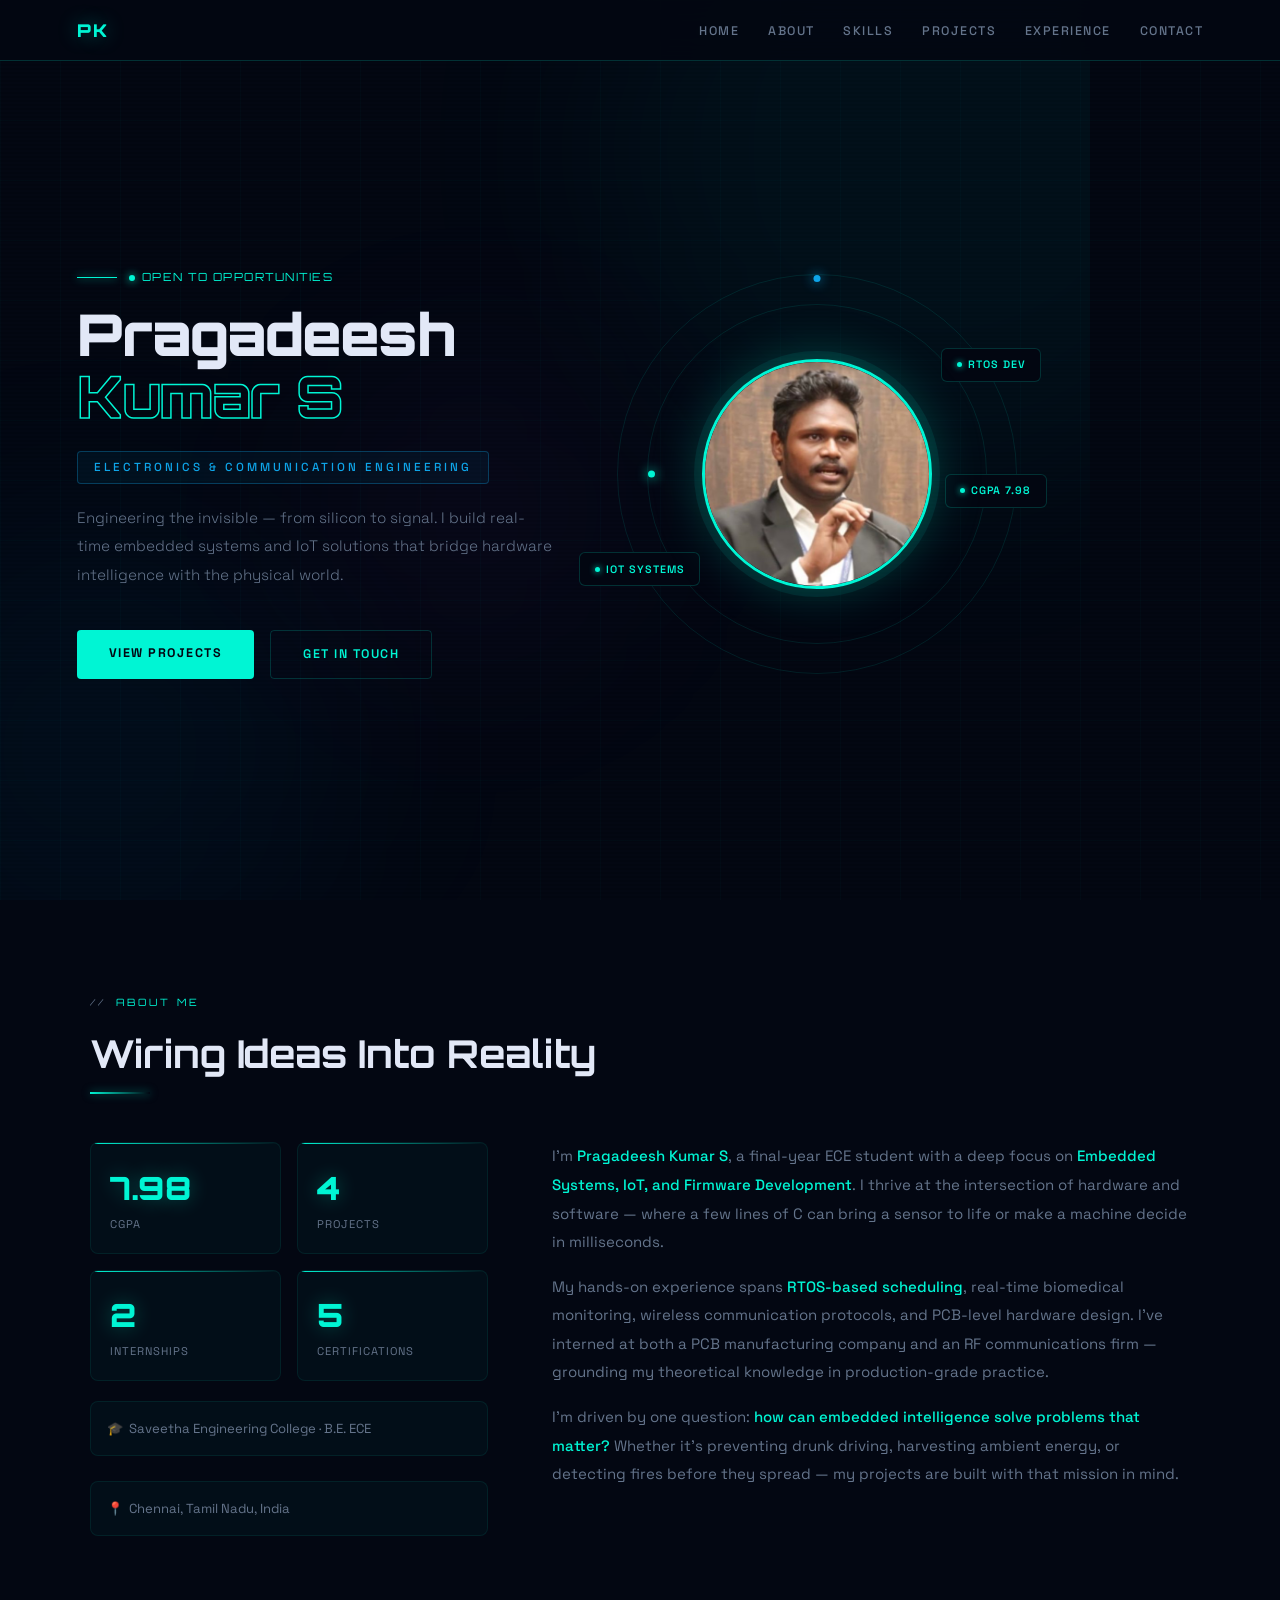
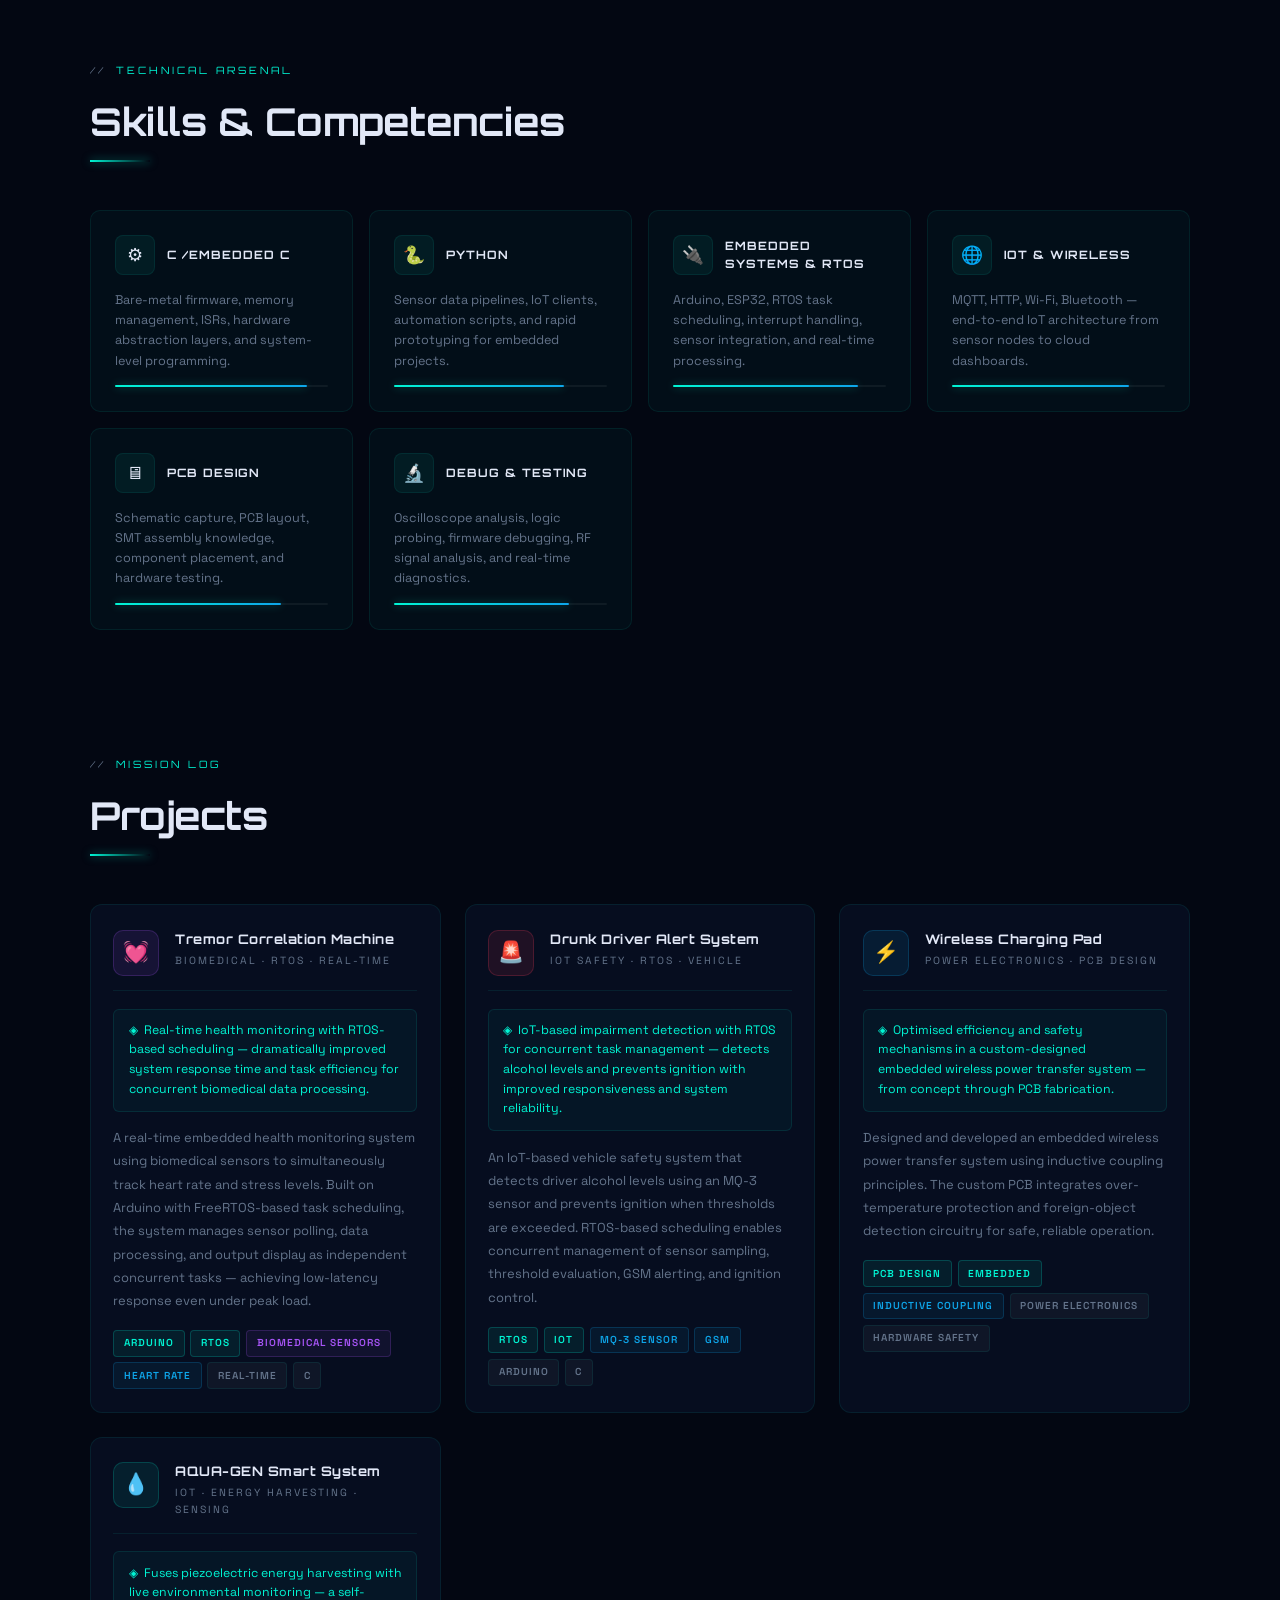
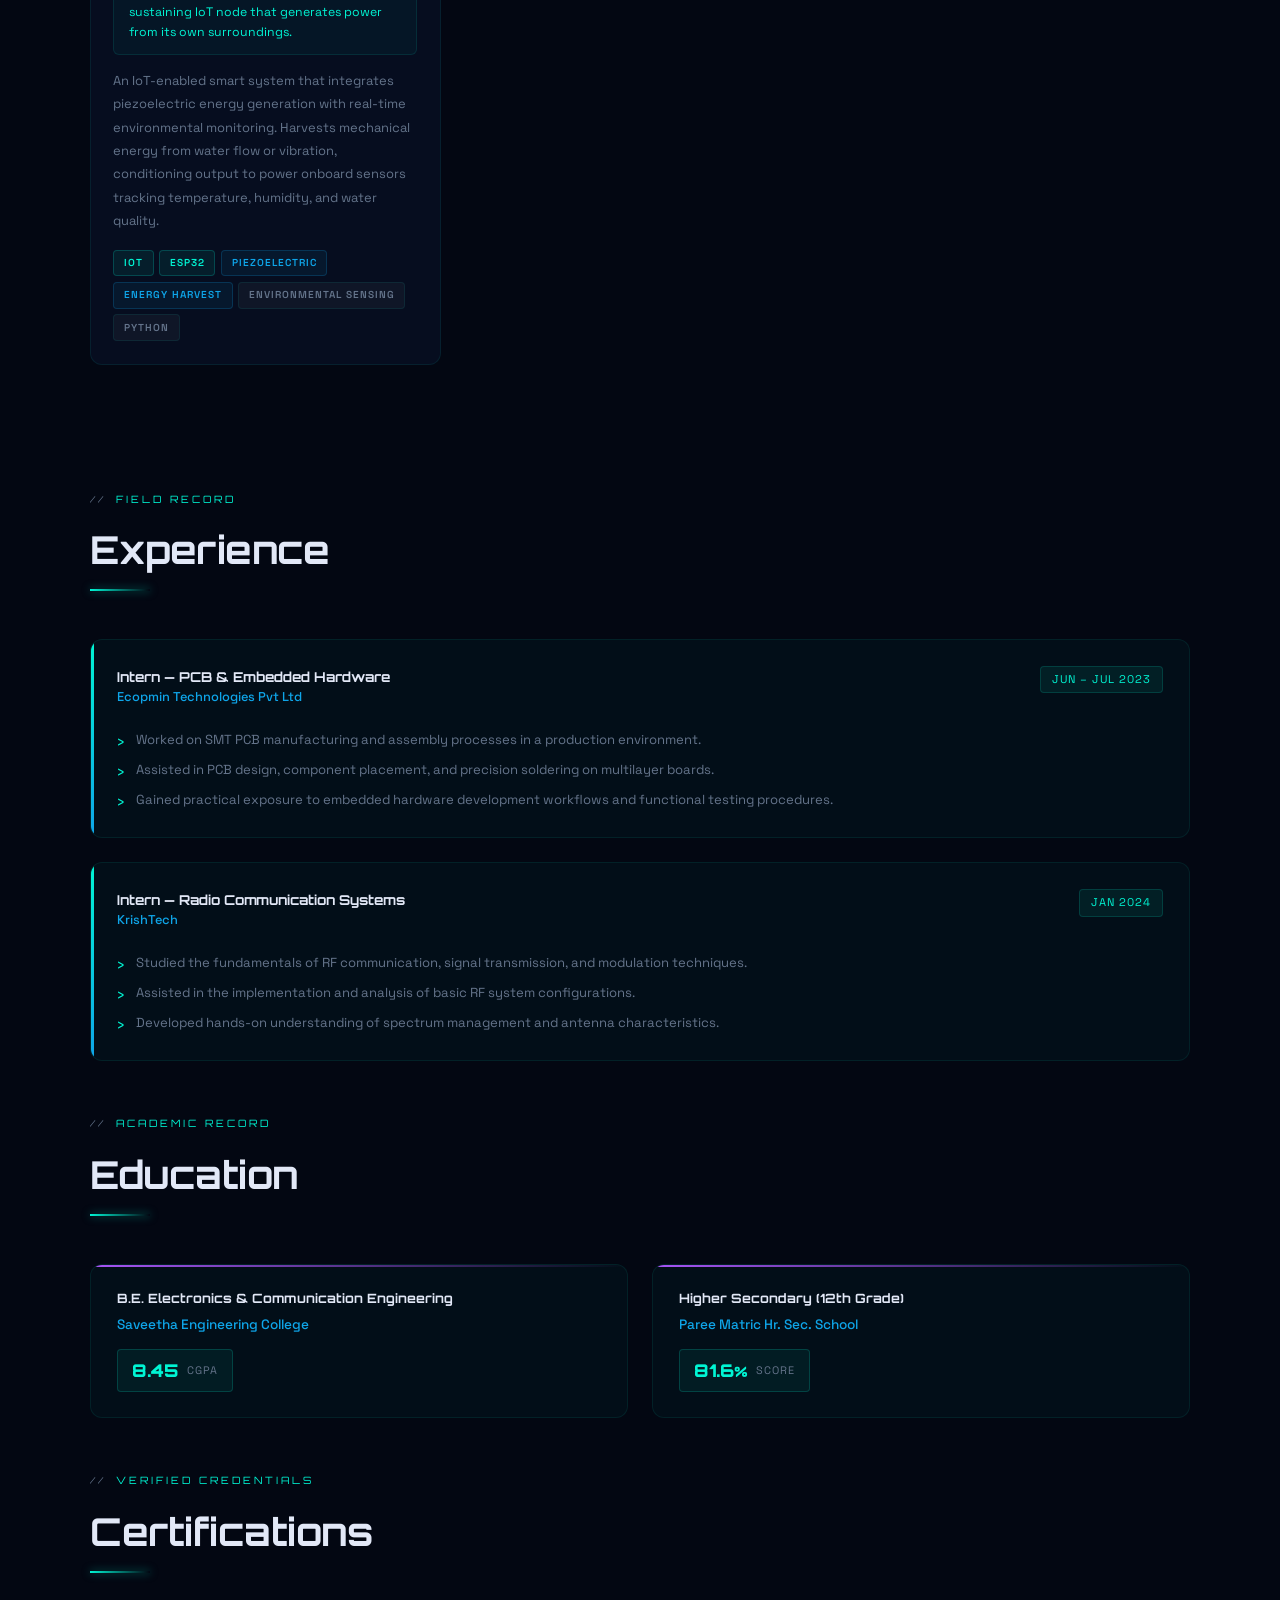
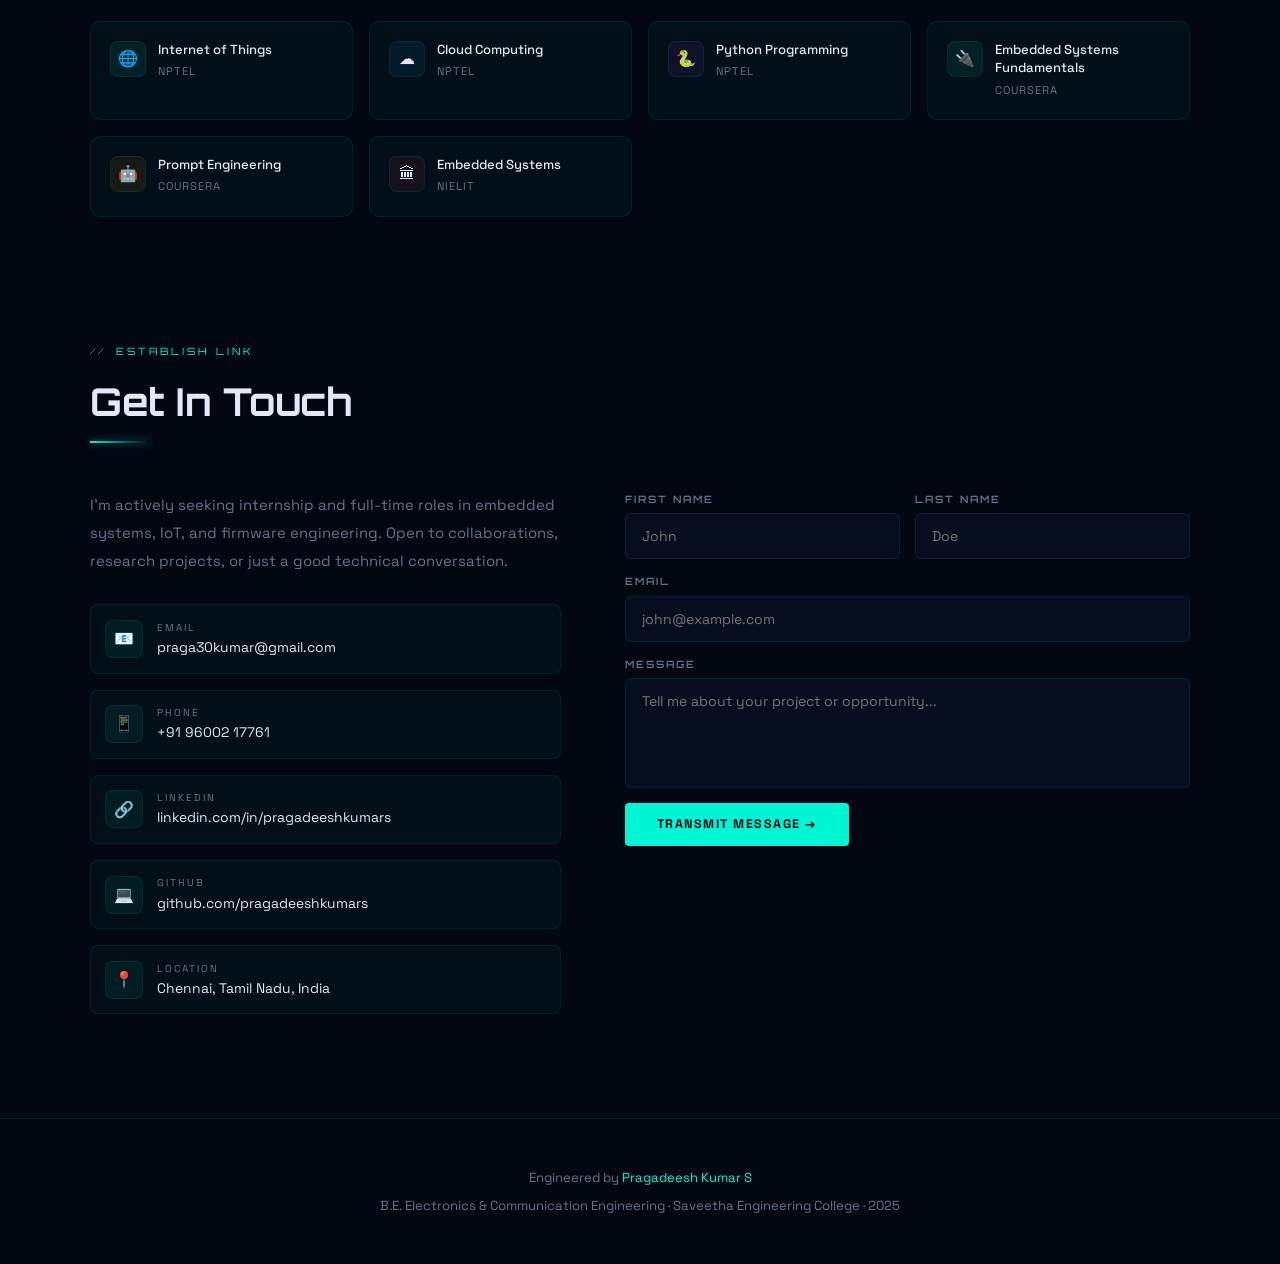
==== index.html @ 16cdae1e "Update print statement from 'Hello' to 'Goodbye'" ====
<!DOCTYPE html>
<html lang="en">
<head>
<meta charset="UTF-8">
<meta name="viewport" content="width=device-width, initial-scale=1.0">
<title>Pragadeesh Kumar S | ECE Engineer</title>
<link href="https://fonts.googleapis.com/css2?family=Orbitron:wght@400;600;700;900&family=Space+Grotesk:wght@300;400;500;600&display=swap" rel="stylesheet">
<style>
*,*::before,*::after{margin:0;padding:0;box-sizing:border-box}
:root{
  --bg:#030712;--bg2:#060d1f;--bg3:#0a1428;
  --cyan:#00f5d4;--blue:#0ea5e9;--purple:#a855f7;--amber:#f59e0b;
  --text:#e2e8f7;--muted:#64748b;
  --border:rgba(0,245,212,0.08);--border2:rgba(0,245,212,0.18);
  --card:rgba(0,245,212,0.03);
}
html{scroll-behavior:smooth}
body{font-family:'Space Grotesk',sans-serif;background:var(--bg);color:var(--text);line-height:1.6;overflow-x:hidden}
body::before{content:'';position:fixed;inset:0;background-image:linear-gradient(rgba(0,245,212,0.025) 1px,transparent 1px),linear-gradient(90deg,rgba(0,245,212,0.025) 1px,transparent 1px);background-size:60px 60px;pointer-events:none;z-index:0}
body::after{content:'';position:fixed;inset:0;background:repeating-linear-gradient(0deg,transparent,transparent 2px,rgba(0,0,0,0.06) 2px,rgba(0,0,0,0.06) 4px);pointer-events:none;z-index:0}

nav{position:fixed;top:0;width:100%;z-index:200;background:rgba(3,7,18,0.92);backdrop-filter:blur(20px);border-bottom:1px solid var(--border2);display:flex;justify-content:space-between;align-items:center;padding:1rem 6%}
.logo{font-family:'Orbitron',sans-serif;font-weight:900;font-size:1.1rem;color:var(--cyan);letter-spacing:2px;text-shadow:0 0 20px rgba(0,245,212,0.4)}
.logo span{color:var(--text);opacity:0.35}
.nav-links{display:flex;gap:1.8rem;list-style:none}
.nav-links a{color:var(--muted);text-decoration:none;font-size:0.78rem;font-weight:500;letter-spacing:1.5px;text-transform:uppercase;transition:color 0.2s;position:relative}
.nav-links a::after{content:'';position:absolute;bottom:-4px;left:0;right:0;height:1px;background:var(--cyan);transform:scaleX(0);transition:transform 0.2s}
.nav-links a:hover{color:var(--cyan)}
.nav-links a:hover::after{transform:scaleX(1)}
.hamburger{display:none;flex-direction:column;gap:5px;cursor:pointer;z-index:300}
.hamburger span{width:24px;height:1.5px;background:var(--cyan);transition:all 0.3s}
.status-dot{display:inline-flex;align-items:center;gap:7px;font-size:0.7rem;letter-spacing:1.5px;text-transform:uppercase;color:var(--cyan)}
.status-dot::before{content:'';width:6px;height:6px;border-radius:50%;background:var(--cyan);box-shadow:0 0 8px var(--cyan);animation:pulse 2s infinite}
@keyframes pulse{0%,100%{opacity:1}50%{opacity:0.3}}

#home{min-height:100vh;display:flex;align-items:center;padding:7rem 6% 4rem;position:relative;overflow:hidden}
.gblob{position:absolute;border-radius:50%;filter:blur(100px);pointer-events:none}
.gb1{width:700px;height:700px;background:rgba(0,245,212,0.04);top:-200px;right:-200px}
.gb2{width:500px;height:500px;background:rgba(14,165,233,0.04);bottom:-100px;left:-150px}
.gb3{width:300px;height:300px;background:rgba(168,85,247,0.04);top:40%;left:30%}
.hero-inner{max-width:1100px;margin:0 auto;width:100%;display:grid;grid-template-columns:1.1fr 0.9fr;gap:4rem;align-items:center;position:relative;z-index:1}
.hero-eyebrow{font-family:'Orbitron',sans-serif;font-size:0.68rem;letter-spacing:4px;text-transform:uppercase;color:var(--cyan);margin-bottom:1rem;display:flex;align-items:center;gap:12px}
.hero-eyebrow::before{content:'';width:40px;height:1px;background:var(--cyan);box-shadow:0 0 8px var(--cyan)}
.hero-name{font-family:'Orbitron',sans-serif;font-size:clamp(2rem,4.8vw,3.6rem);font-weight:900;line-height:1.08;letter-spacing:-1px;margin-bottom:0.5rem}
.hero-name .line1{color:var(--text)}
.hero-name .line2{color:transparent;-webkit-text-stroke:1.5px var(--cyan)}
.hero-role{display:inline-block;margin:1rem 0 1.2rem;padding:0.4rem 1rem;border:1px solid rgba(14,165,233,0.3);background:rgba(14,165,233,0.06);border-radius:4px;font-size:0.73rem;font-weight:500;letter-spacing:3px;text-transform:uppercase;color:var(--blue)}
.hero-sub{font-size:0.95rem;color:var(--muted);font-weight:300;max-width:480px;margin-bottom:2.5rem;line-height:1.9}
.hero-btns{display:flex;gap:1rem;flex-wrap:wrap}
.btn-primary{background:var(--cyan);color:#030712;font-weight:700;font-size:0.78rem;letter-spacing:1.5px;text-transform:uppercase;padding:0.85rem 2rem;border-radius:4px;text-decoration:none;transition:all 0.2s;border:none;cursor:pointer;font-family:'Space Grotesk',sans-serif}
.btn-primary:hover{box-shadow:0 0 30px rgba(0,245,212,0.4);transform:translateY(-2px)}
.btn-outline{background:transparent;color:var(--cyan);font-weight:600;font-size:0.78rem;letter-spacing:1.5px;text-transform:uppercase;padding:0.85rem 2rem;border-radius:4px;text-decoration:none;transition:all 0.2s;border:1px solid var(--border2);font-family:'Space Grotesk',sans-serif}
.btn-outline:hover{background:rgba(0,245,212,0.06);box-shadow:0 0 20px rgba(0,245,212,0.1)}

.hero-visual{display:flex;justify-content:center;align-items:center;position:relative}
.hex-wrap{width:280px;height:280px;position:relative;display:flex;align-items:center;justify-content:center}
.photo-circle{width:230px;height:230px;border-radius:50%;overflow:hidden;border:3px solid var(--cyan);box-shadow:0 0 0 8px rgba(0,245,212,0.08),0 0 50px rgba(0,245,212,0.25);position:relative;z-index:2;flex-shrink:0}
.photo-circle img{width:100%;height:100%;object-fit:cover;object-position:center top}
.orbit{position:absolute;border-radius:50%;border:1px solid rgba(0,245,212,0.1)}
.orbit-1{width:340px;height:340px;animation:spin 25s linear infinite}
.orbit-2{width:400px;height:400px;animation:spin 35s linear infinite reverse}
.orbit-1::before,.orbit-2::before{content:'';position:absolute;width:7px;height:7px;border-radius:50%;top:50%;left:0;transform:translateY(-50%)}
.orbit-1::before{background:var(--cyan);box-shadow:0 0 12px var(--cyan)}
.orbit-2::before{background:var(--blue);box-shadow:0 0 12px var(--blue);top:0;left:50%;transform:translateX(-50%)}
@keyframes spin{to{transform:rotate(360deg)}}
.f-chip{position:absolute;background:rgba(3,7,18,0.97);border:1px solid var(--border2);border-radius:6px;padding:0.45rem 0.9rem;font-size:0.67rem;font-weight:600;letter-spacing:1px;text-transform:uppercase;color:var(--cyan);display:flex;align-items:center;gap:6px;white-space:nowrap}
.f-chip .fd{width:5px;height:5px;border-radius:50%;background:var(--cyan);box-shadow:0 0 6px var(--cyan)}
.fc1{top:5%;right:-30%;animation:flt1 4s ease-in-out infinite}
.fc2{bottom:10%;left:-35%;animation:flt2 5s ease-in-out infinite}
.fc3{top:50%;right:-32%;animation:flt1 4.5s ease-in-out infinite 1.2s}
@keyframes flt1{0%,100%{transform:translateY(0)}50%{transform:translateY(-12px)}}
@keyframes flt2{0%,100%{transform:translateY(0)}50%{transform:translateY(10px)}}

.sec-outer{padding:5.5rem 6%;width:100%;position:relative;z-index:1}
.sec-inner{max-width:1100px;margin:0 auto}
.sec-badge{display:inline-flex;align-items:center;gap:8px;font-family:'Orbitron',sans-serif;font-size:0.63rem;letter-spacing:3px;text-transform:uppercase;color:var(--cyan);margin-bottom:0.8rem}
.sec-badge::before{content:'//';color:var(--muted);margin-right:2px}
.sec-title{font-family:'Orbitron',sans-serif;font-size:clamp(1.6rem,3.5vw,2.4rem);font-weight:700;letter-spacing:-0.5px;margin-bottom:0.5rem}
.sec-line{width:60px;height:2px;background:linear-gradient(90deg,var(--cyan),transparent);margin-bottom:3rem;box-shadow:0 0 8px rgba(0,245,212,0.5)}

.about-grid{display:grid;grid-template-columns:1fr 1.6fr;gap:4rem;align-items:start}
.about-stats{display:grid;grid-template-columns:1fr 1fr;gap:1rem;margin-bottom:1.2rem}
.stat-box{background:var(--card);border:1px solid var(--border);border-radius:8px;padding:1.2rem;position:relative;overflow:hidden}
.stat-box::before{content:'';position:absolute;top:0;left:0;right:0;height:1px;background:linear-gradient(90deg,var(--cyan),transparent)}
.stat-num{font-family:'Orbitron',sans-serif;font-size:2rem;font-weight:900;color:var(--cyan);text-shadow:0 0 20px rgba(0,245,212,0.3)}
.stat-label{font-size:0.7rem;color:var(--muted);letter-spacing:1px;text-transform:uppercase;margin-top:2px}
.about-badge{background:var(--card);border:1px solid var(--border);border-radius:8px;padding:1rem;font-size:0.82rem;color:var(--muted);display:flex;align-items:center;gap:10px}
.about-text{color:var(--muted);line-height:1.9;font-size:0.94rem}
.about-text p+p{margin-top:1rem}
.about-text strong{color:var(--cyan);font-weight:500}

.skills-grid{display:grid;grid-template-columns:repeat(auto-fill,minmax(220px,1fr));gap:1rem}
.skill-card{background:var(--card);border:1px solid var(--border);border-radius:10px;padding:1.5rem;transition:border-color 0.25s,transform 0.25s,box-shadow 0.25s}
.skill-card:hover{border-color:var(--border2);transform:translateY(-4px);box-shadow:0 8px 32px rgba(0,245,212,0.07)}
.skill-top{display:flex;align-items:center;gap:12px;margin-bottom:0.9rem}
.skill-ico{width:40px;height:40px;border-radius:8px;background:rgba(0,245,212,0.06);border:1px solid var(--border);display:flex;align-items:center;justify-content:center;font-size:1.1rem;flex-shrink:0}
.skill-name{font-family:'Orbitron',sans-serif;font-size:0.72rem;font-weight:700;letter-spacing:1px;text-transform:uppercase}
.skill-desc{font-size:0.79rem;color:var(--muted);line-height:1.6;margin-bottom:0.9rem}
.skill-bar-bg{height:2px;background:rgba(255,255,255,0.05);border-radius:2px}
.skill-bar-fill{height:100%;border-radius:2px;background:linear-gradient(90deg,var(--cyan),var(--blue));box-shadow:0 0 8px rgba(0,245,212,0.4)}

.projects-grid{display:grid;grid-template-columns:repeat(auto-fill,minmax(300px,1fr));gap:1.5rem}
.proj-card{background:var(--bg2);border:1px solid var(--border);border-radius:12px;overflow:hidden;transition:border-color 0.25s,transform 0.25s,box-shadow 0.25s}
.proj-card:hover{border-color:rgba(0,245,212,0.22);transform:translateY(-5px);box-shadow:0 16px 48px rgba(0,245,212,0.07)}
.proj-accent-line{height:2px;width:0;transition:width 0.45s}
.proj-card:hover .proj-accent-line{width:100%}
.proj-header{padding:1.4rem 1.4rem 0.9rem;display:flex;align-items:flex-start;gap:1rem}
.proj-icon-wrap{width:46px;height:46px;border-radius:10px;display:flex;align-items:center;justify-content:center;font-size:1.3rem;flex-shrink:0}
.proj-title{font-family:'Orbitron',sans-serif;font-size:0.82rem;font-weight:700;letter-spacing:0.5px;line-height:1.4;margin-bottom:0.3rem}
.proj-cat{font-size:0.65rem;color:var(--muted);letter-spacing:2px;text-transform:uppercase}
.proj-divider{height:1px;background:var(--border);margin:0 1.4rem}
.proj-body{padding:1.1rem 1.4rem 1.4rem}
.proj-impact{background:rgba(0,245,212,0.04);border:1px solid rgba(0,245,212,0.1);border-radius:6px;padding:0.7rem 0.9rem;margin-bottom:0.9rem;font-size:0.77rem;color:var(--cyan);line-height:1.6}
.proj-desc{font-size:0.81rem;color:var(--muted);line-height:1.8;margin-bottom:1.1rem}
.tags{display:flex;flex-wrap:wrap;gap:0.35rem}
.tag{font-size:0.63rem;font-weight:600;letter-spacing:1px;text-transform:uppercase;padding:0.27rem 0.6rem;border-radius:4px;background:rgba(255,255,255,0.04);border:1px solid var(--border);color:var(--muted)}
.tag.c{background:rgba(0,245,212,0.07);border-color:rgba(0,245,212,0.2);color:var(--cyan)}
.tag.b{background:rgba(14,165,233,0.07);border-color:rgba(14,165,233,0.2);color:var(--blue)}
.tag.p{background:rgba(168,85,247,0.07);border-color:rgba(168,85,247,0.2);color:var(--purple)}

.exp-list{display:flex;flex-direction:column;gap:1.5rem}
.exp-card{background:var(--card);border:1px solid var(--border);border-radius:12px;padding:1.6rem;position:relative;overflow:hidden;transition:border-color 0.2s}
.exp-card::before{content:'';position:absolute;top:0;left:0;width:3px;height:100%;background:linear-gradient(180deg,var(--cyan),var(--blue))}
.exp-card:hover{border-color:var(--border2)}
.exp-header{display:flex;justify-content:space-between;align-items:flex-start;gap:1rem;margin-bottom:0.4rem;flex-wrap:wrap}
.exp-role{font-family:'Orbitron',sans-serif;font-size:0.85rem;font-weight:700;color:var(--text)}
.exp-period{font-size:0.7rem;color:var(--cyan);letter-spacing:1px;text-transform:uppercase;padding:0.25rem 0.7rem;background:rgba(0,245,212,0.07);border:1px solid rgba(0,245,212,0.15);border-radius:4px;white-space:nowrap}
.exp-company{font-size:0.8rem;color:var(--blue);font-weight:500;margin-bottom:0.9rem}
.exp-bullets{list-style:none;display:flex;flex-direction:column;gap:0.5rem}
.exp-bullets li{font-size:0.82rem;color:var(--muted);padding-left:1.2rem;position:relative;line-height:1.7}
.exp-bullets li::before{content:'›';position:absolute;left:0;color:var(--cyan);font-size:1rem;line-height:1.5}

.edu-grid{display:grid;grid-template-columns:1fr 1fr;gap:1.5rem}
.edu-card{background:var(--card);border:1px solid var(--border);border-radius:12px;padding:1.6rem;position:relative;overflow:hidden;transition:border-color 0.2s}
.edu-card::after{content:'';position:absolute;top:0;left:0;right:0;height:2px;background:linear-gradient(90deg,var(--purple),transparent)}
.edu-card:hover{border-color:var(--border2)}
.edu-degree{font-family:'Orbitron',sans-serif;font-size:0.8rem;font-weight:700;margin-bottom:0.4rem;line-height:1.4}
.edu-school{font-size:0.85rem;color:var(--blue);font-weight:500;margin-bottom:0.8rem}
.edu-score{display:inline-flex;align-items:center;gap:8px;padding:0.4rem 0.9rem;background:rgba(0,245,212,0.06);border:1px solid var(--border2);border-radius:4px}
.edu-score-num{font-family:'Orbitron',sans-serif;font-size:1.1rem;font-weight:900;color:var(--cyan)}
.edu-score-label{font-size:0.68rem;color:var(--muted);text-transform:uppercase;letter-spacing:1px}

.cert-grid{display:grid;grid-template-columns:repeat(auto-fill,minmax(220px,1fr));gap:1rem;margin-top:0}
.cert-card{background:var(--card);border:1px solid var(--border);border-radius:10px;padding:1.2rem;display:flex;gap:12px;align-items:flex-start;transition:border-color 0.2s}
.cert-card:hover{border-color:var(--border2)}
.cert-icon{width:36px;height:36px;border-radius:8px;flex-shrink:0;display:flex;align-items:center;justify-content:center;font-size:1rem}
.cert-name{font-size:0.82rem;font-weight:500;color:var(--text);margin-bottom:0.25rem;line-height:1.4}
.cert-org{font-size:0.7rem;color:var(--muted);text-transform:uppercase;letter-spacing:1px}

.contact-wrap{display:grid;grid-template-columns:1fr 1.2fr;gap:4rem}
.contact-desc{color:var(--muted);font-size:0.93rem;line-height:1.9;margin-bottom:1.8rem}
.c-item{display:flex;align-items:center;gap:14px;margin-bottom:1rem;padding:0.9rem;background:var(--card);border:1px solid var(--border);border-radius:8px;transition:border-color 0.2s;text-decoration:none}
.c-item:hover{border-color:var(--border2)}
.c-icon{width:38px;height:38px;border-radius:8px;flex-shrink:0;background:rgba(0,245,212,0.06);border:1px solid var(--border);display:flex;align-items:center;justify-content:center;font-size:1rem}
.c-label{font-size:0.63rem;color:var(--muted);text-transform:uppercase;letter-spacing:2px}
.c-val{font-size:0.87rem;color:var(--text)}
.contact-form{display:flex;flex-direction:column;gap:0.9rem}
.form-row{display:grid;grid-template-columns:1fr 1fr;gap:0.9rem}
.fgroup{display:flex;flex-direction:column;gap:0.4rem}
.fgroup label{font-size:0.63rem;letter-spacing:2px;text-transform:uppercase;color:var(--muted);font-weight:600;font-family:'Orbitron',sans-serif}
.fgroup input,.fgroup textarea{background:var(--bg2);border:1px solid var(--border);border-radius:6px;padding:0.8rem 1rem;color:var(--text);font-family:'Space Grotesk',sans-serif;font-size:0.88rem;outline:none;transition:border-color 0.2s,box-shadow 0.2s;resize:none}
.fgroup input:focus,.fgroup textarea:focus{border-color:rgba(0,245,212,0.35);box-shadow:0 0 0 3px rgba(0,245,212,0.05)}
.fgroup textarea{min-height:110px}

footer{text-align:center;padding:3rem 6%;border-top:1px solid var(--border);position:relative;z-index:1}
footer p{font-size:0.82rem;color:var(--muted)}
footer span{color:var(--cyan)}

.fade-in{opacity:0;transform:translateY(20px);transition:opacity 0.65s ease,transform 0.65s ease}
.fade-in.visible{opacity:1;transform:none}

@media(max-width:900px){
  .hero-inner{grid-template-columns:1fr;text-align:center}
  .hero-eyebrow{justify-content:center}
  .hero-sub{margin:0 auto 2.5rem}
  .hero-btns{justify-content:center}
  .hero-visual{margin-top:2rem}
  .about-grid{grid-template-columns:1fr}
  .edu-grid{grid-template-columns:1fr}
  .contact-wrap{grid-template-columns:1fr}
  .form-row{grid-template-columns:1fr}
}
@media(max-width:640px){
  nav{padding:1rem 5%}
  .nav-links{display:none;flex-direction:column;position:absolute;top:100%;left:0;right:0;background:rgba(3,7,18,0.98);padding:1.5rem 6%;gap:1.5rem;border-bottom:1px solid var(--border2)}
  .nav-links.open{display:flex}
  .hamburger{display:flex}
  .sec-outer{padding:4rem 5%}
  .photo-circle{width:180px;height:180px}
}
</style>
</head>
<body>

<nav>
  <div class="logo">PK<span></span></div>
  <ul class="nav-links" id="navLinks">
    <li><a href="#home">Home</a></li>
    <li><a href="#about">About</a></li>
    <li><a href="#skills">Skills</a></li>
    <li><a href="#projects">Projects</a></li>
    <li><a href="#experience">Experience</a></li>
    <li><a href="#contact">Contact</a></li>
  </ul>
  <div class="hamburger" id="hamburger"><span></span><span></span><span></span></div>
</nav>

<section id="home" style="padding:0;max-width:100%">
  <div style="min-height:100vh;display:flex;align-items:center;padding:7rem 6% 4rem;position:relative;overflow:hidden">
    <div class="gblob gb1"></div><div class="gblob gb2"></div><div class="gblob gb3"></div>
    <div class="hero-inner">
      <div>
        <div class="hero-eyebrow"><span class="status-dot">Open to opportunities</span></div>
        <h1 class="hero-name">
          <span class="line1">Pragadeesh</span><br>
          <span class="line2">Kumar S</span>
        </h1>
        <div class="hero-role">Electronics &amp; Communication Engineering</div>
        <p class="hero-sub">Engineering the invisible — from silicon to signal. I build real-time embedded systems and IoT solutions that bridge hardware intelligence with the physical world.</p>
        <div class="hero-btns">
          <a href="#projects" class="btn-primary">View Projects</a>
          <a href="#contact" class="btn-outline">Get In Touch</a>
        </div>
      </div>
      <div class="hero-visual">
        <div class="hex-wrap">
          <div class="orbit orbit-1"></div>
          <div class="orbit orbit-2"></div>
          <div class="photo-circle">
            <img src="image.jpeg" alt="Pragadeesh Kumar S">
        </div>
          <div class="f-chip fc1"><span class="fd"></span>RTOS Dev</div>
          <div class="f-chip fc2"><span class="fd"></span>IoT Systems</div>
          <div class="f-chip fc3"><span class="fd"></span>CGPA 7.98</div>
        </div>
      </div>
    </div>
  </div>
</section>

<div class="sec-outer">
  <div class="sec-inner" id="about">
    <div class="sec-badge">About Me</div>
    <h2 class="sec-title">Wiring Ideas Into Reality</h2>
    <div class="sec-line"></div>
    <div class="about-grid fade-in">
      <div>
        <div class="about-stats">
          <div class="stat-box"><div class="stat-num">7.98</div><div class="stat-label">CGPA</div></div>
          <div class="stat-box"><div class="stat-num">4</div><div class="stat-label">Projects</div></div>
          <div class="stat-box"><div class="stat-num">2</div><div class="stat-label">Internships</div></div>
          <div class="stat-box"><div class="stat-num">5</div><div class="stat-label">Certifications</div></div>
        </div>
        <div class="about-badge">🎓&nbsp;&nbsp;Saveetha Engineering College · B.E. ECE</div>
        <br>
        <div class="about-badge">📍&nbsp;&nbsp;Chennai, Tamil Nadu, India</div>
      </div>
      <div class="about-text">
        <p>I'm <strong>Pragadeesh Kumar S</strong>, a final-year ECE student with a deep focus on <strong>Embedded Systems, IoT, and Firmware Development</strong>. I thrive at the intersection of hardware and software — where a few lines of C can bring a sensor to life or make a machine decide in milliseconds.</p>
        <p>My hands-on experience spans <strong>RTOS-based scheduling</strong>, real-time biomedical monitoring, wireless communication protocols, and PCB-level hardware design. I've interned at both a PCB manufacturing company and an RF communications firm — grounding my theoretical knowledge in production-grade practice.</p>
        <p>I'm driven by one question: <strong>how can embedded intelligence solve problems that matter?</strong> Whether it's preventing drunk driving, harvesting ambient energy, or detecting fires before they spread — my projects are built with that mission in mind.</p>
      </div>
    </div>
  </div>
</div>

<div class="sec-outer" style="padding-top:2rem">
  <div class="sec-inner" id="skills">
    <div class="sec-badge">Technical Arsenal</div>
    <h2 class="sec-title">Skills &amp; Competencies</h2>
    <div class="sec-line"></div>
    <div class="skills-grid">
      <div class="skill-card fade-in">
        <div class="skill-top"><div class="skill-ico">⚙</div><div class="skill-name">C /Embedded C</div></div>
        <div class="skill-desc">Bare-metal firmware, memory management, ISRs, hardware abstraction layers, and system-level programming.</div>
        <div class="skill-bar-bg"><div class="skill-bar-fill" style="width:90%"></div></div>
      </div>
      <div class="skill-card fade-in">
        <div class="skill-top"><div class="skill-ico">🐍</div><div class="skill-name">Python</div></div>
        <div class="skill-desc">Sensor data pipelines, IoT clients, automation scripts, and rapid prototyping for embedded projects.</div>
        <div class="skill-bar-bg"><div class="skill-bar-fill" style="width:80%"></div></div>
      </div>
      <div class="skill-card fade-in">
        <div class="skill-top"><div class="skill-ico">🔌</div><div class="skill-name">Embedded Systems &amp; RTOS</div></div>
        <div class="skill-desc">Arduino, ESP32, RTOS task scheduling, interrupt handling, sensor integration, and real-time processing.</div>
        <div class="skill-bar-bg"><div class="skill-bar-fill" style="width:87%"></div></div>
      </div>
      <div class="skill-card fade-in">
        <div class="skill-top"><div class="skill-ico">🌐</div><div class="skill-name">IoT &amp; Wireless</div></div>
        <div class="skill-desc">MQTT, HTTP, Wi-Fi, Bluetooth — end-to-end IoT architecture from sensor nodes to cloud dashboards.</div>
        <div class="skill-bar-bg"><div class="skill-bar-fill" style="width:83%"></div></div>
      </div>
      <div class="skill-card fade-in">
        <div class="skill-top"><div class="skill-ico">🖥</div><div class="skill-name">PCB Design</div></div>
        <div class="skill-desc">Schematic capture, PCB layout, SMT assembly knowledge, component placement, and hardware testing.</div>
        <div class="skill-bar-bg"><div class="skill-bar-fill" style="width:78%"></div></div>
      </div>
      <div class="skill-card fade-in">
        <div class="skill-top"><div class="skill-ico">🔬</div><div class="skill-name">Debug &amp; Testing</div></div>
        <div class="skill-desc">Oscilloscope analysis, logic probing, firmware debugging, RF signal analysis, and real-time diagnostics.</div>
        <div class="skill-bar-bg"><div class="skill-bar-fill" style="width:82%"></div></div>
      </div>
    </div>
  </div>
</div>

<div class="sec-outer" style="padding-top:2rem">
  <div class="sec-inner" id="projects">
    <div class="sec-badge">Mission Log</div>
    <h2 class="sec-title">Projects</h2>
    <div class="sec-line"></div>
    <div class="projects-grid">
      <div class="proj-card fade-in">
        <div class="proj-accent-line" style="background:linear-gradient(90deg,#a855f7,transparent)"></div>
        <div class="proj-header">
          <div class="proj-icon-wrap" style="background:rgba(168,85,247,0.1);border:1px solid rgba(168,85,247,0.2)">💓</div>
          <div><div class="proj-title">Tremor Correlation Machine</div><div class="proj-cat">Biomedical · RTOS · Real-Time</div></div>
        </div>
        <div class="proj-divider"></div>
        <div class="proj-body">
          <div class="proj-impact">◈&nbsp; Real-time health monitoring with RTOS-based scheduling — dramatically improved system response time and task efficiency for concurrent biomedical data processing.</div>
          <p class="proj-desc">A real-time embedded health monitoring system using biomedical sensors to simultaneously track heart rate and stress levels. Built on Arduino with FreeRTOS-based task scheduling, the system manages sensor polling, data processing, and output display as independent concurrent tasks — achieving low-latency response even under peak load.</p>
          <div class="tags"><span class="tag c">Arduino</span><span class="tag c">RTOS</span><span class="tag p">Biomedical Sensors</span><span class="tag b">Heart Rate</span><span class="tag">Real-Time</span><span class="tag">C</span></div>
        </div>
      </div>
      <div class="proj-card fade-in">
        <div class="proj-accent-line" style="background:linear-gradient(90deg,#ff3d5a,transparent)"></div>
        <div class="proj-header">
          <div class="proj-icon-wrap" style="background:rgba(255,61,90,0.1);border:1px solid rgba(255,61,90,0.2)">🚨</div>
          <div><div class="proj-title">Drunk Driver Alert System</div><div class="proj-cat">IoT Safety · RTOS · Vehicle</div></div>
        </div>
        <div class="proj-divider"></div>
        <div class="proj-body">
          <div class="proj-impact">◈&nbsp; IoT-based impairment detection with RTOS for concurrent task management — detects alcohol levels and prevents ignition with improved responsiveness and system reliability.</div>
          <p class="proj-desc">An IoT-based vehicle safety system that detects driver alcohol levels using an MQ-3 sensor and prevents ignition when thresholds are exceeded. RTOS-based scheduling enables concurrent management of sensor sampling, threshold evaluation, GSM alerting, and ignition control.</p>
          <div class="tags"><span class="tag c">RTOS</span><span class="tag c">IoT</span><span class="tag b">MQ-3 Sensor</span><span class="tag b">GSM</span><span class="tag">Arduino</span><span class="tag">C</span></div>
        </div>
      </div>
      <div class="proj-card fade-in">
        <div class="proj-accent-line" style="background:linear-gradient(90deg,#0ea5e9,transparent)"></div>
        <div class="proj-header">
          <div class="proj-icon-wrap" style="background:rgba(14,165,233,0.1);border:1px solid rgba(14,165,233,0.2)">⚡</div>
          <div><div class="proj-title">Wireless Charging Pad</div><div class="proj-cat">Power Electronics · PCB Design</div></div>
        </div>
        <div class="proj-divider"></div>
        <div class="proj-body">
          <div class="proj-impact">◈&nbsp; Optimised efficiency and safety mechanisms in a custom-designed embedded wireless power transfer system — from concept through PCB fabrication.</div>
          <p class="proj-desc">Designed and developed an embedded wireless power transfer system using inductive coupling principles. The custom PCB integrates over-temperature protection and foreign-object detection circuitry for safe, reliable operation.</p>
          <div class="tags"><span class="tag c">PCB Design</span><span class="tag c">Embedded</span><span class="tag b">Inductive Coupling</span><span class="tag">Power Electronics</span><span class="tag">Hardware Safety</span></div>
        </div>
      </div>
      <div class="proj-card fade-in">
        <div class="proj-accent-line" style="background:linear-gradient(90deg,#00f5d4,transparent)"></div>
        <div class="proj-header">
          <div class="proj-icon-wrap" style="background:rgba(0,245,212,0.08);border:1px solid rgba(0,245,212,0.18)">💧</div>
          <div><div class="proj-title">AQUA-GEN Smart System</div><div class="proj-cat">IoT · Energy Harvesting · Sensing</div></div>
        </div>
        <div class="proj-divider"></div>
        <div class="proj-body">
          <div class="proj-impact">◈&nbsp; Fuses piezoelectric energy harvesting with live environmental monitoring — a self-sustaining IoT node that generates power from its own surroundings.</div>
          <p class="proj-desc">An IoT-enabled smart system that integrates piezoelectric energy generation with real-time environmental monitoring. Harvests mechanical energy from water flow or vibration, conditioning output to power onboard sensors tracking temperature, humidity, and water quality.</p>
          <div class="tags"><span class="tag c">IoT</span><span class="tag c">ESP32</span><span class="tag b">Piezoelectric</span><span class="tag b">Energy Harvest</span><span class="tag">Environmental Sensing</span><span class="tag">Python</span></div>
        </div>
      </div>
    </div>
  </div>
</div>

<div class="sec-outer" style="padding-top:2rem">
  <div class="sec-inner" id="experience">
    <div class="sec-badge">Field Record</div>
    <h2 class="sec-title">Experience</h2>
    <div class="sec-line"></div>
    <div class="exp-list fade-in">
      <div class="exp-card">
        <div class="exp-header">
          <div><div class="exp-role">Intern — PCB &amp; Embedded Hardware</div><div class="exp-company">Ecopmin Technologies Pvt Ltd</div></div>
          <div class="exp-period">Jun – Jul 2023</div>
        </div>
        <ul class="exp-bullets">
          <li>Worked on SMT PCB manufacturing and assembly processes in a production environment.</li>
          <li>Assisted in PCB design, component placement, and precision soldering on multilayer boards.</li>
          <li>Gained practical exposure to embedded hardware development workflows and functional testing procedures.</li>
        </ul>
      </div>
      <div class="exp-card">
        <div class="exp-header">
          <div><div class="exp-role">Intern — Radio Communication Systems</div><div class="exp-company">KrishTech</div></div>
          <div class="exp-period">Jan 2024</div>
        </div>
        <ul class="exp-bullets">
          <li>Studied the fundamentals of RF communication, signal transmission, and modulation techniques.</li>
          <li>Assisted in the implementation and analysis of basic RF system configurations.</li>
          <li>Developed hands-on understanding of spectrum management and antenna characteristics.</li>
        </ul>
      </div>
    </div>
    <div style="margin-top:3rem">
      <div class="sec-badge">Academic Record</div>
      <h2 class="sec-title" style="margin-bottom:0.5rem">Education</h2>
      <div class="sec-line"></div>
      <div class="edu-grid fade-in">
        <div class="edu-card">
          <div class="edu-degree">B.E. Electronics &amp; Communication Engineering</div>
          <div class="edu-school">Saveetha Engineering College</div>
          <div class="edu-score"><div class="edu-score-num">8.45</div><div class="edu-score-label">CGPA</div></div>
        </div>
        <div class="edu-card">
          <div class="edu-degree">Higher Secondary (12th Grade)</div>
          <div class="edu-school">Paree Matric Hr. Sec. School</div>
          <div class="edu-score"><div class="edu-score-num">81.6<span style="font-size:0.9rem">%</span></div><div class="edu-score-label">Score</div></div>
        </div>
      </div>
    </div>
    <div style="margin-top:3rem">
      <div class="sec-badge">Verified Credentials</div>
      <h2 class="sec-title" style="margin-bottom:0.5rem">Certifications</h2>
      <div class="sec-line"></div>
      <div class="cert-grid fade-in">
        <div class="cert-card"><div class="cert-icon" style="background:rgba(0,245,212,0.08);border:1px solid var(--border)">🌐</div><div><div class="cert-name">Internet of Things</div><div class="cert-org">NPTEL</div></div></div>
        <div class="cert-card"><div class="cert-icon" style="background:rgba(14,165,233,0.08);border:1px solid var(--border)">☁</div><div><div class="cert-name">Cloud Computing</div><div class="cert-org">NPTEL</div></div></div>
        <div class="cert-card"><div class="cert-icon" style="background:rgba(168,85,247,0.08);border:1px solid var(--border)">🐍</div><div><div class="cert-name">Python Programming</div><div class="cert-org">NPTEL</div></div></div>
        <div class="cert-card"><div class="cert-icon" style="background:rgba(0,245,212,0.08);border:1px solid var(--border)">🔌</div><div><div class="cert-name">Embedded Systems Fundamentals</div><div class="cert-org">Coursera</div></div></div>
        <div class="cert-card"><div class="cert-icon" style="background:rgba(245,158,11,0.08);border:1px solid var(--border)">🤖</div><div><div class="cert-name">Prompt Engineering</div><div class="cert-org">Coursera</div></div></div>
        <div class="cert-card"><div class="cert-icon" style="background:rgba(255,61,90,0.08);border:1px solid var(--border)">🏛</div><div><div class="cert-name">Embedded Systems</div><div class="cert-org">NIELIT</div></div></div>
      </div>
    </div>
  </div>
</div>

<div class="sec-outer" style="padding-top:2rem">
  <div class="sec-inner" id="contact">
    <div class="sec-badge">Establish Link</div>
    <h2 class="sec-title">Get In Touch</h2>
    <div class="sec-line"></div>
    <div class="contact-wrap fade-in">
      <div>
        <p class="contact-desc">I'm actively seeking internship and full-time roles in embedded systems, IoT, and firmware engineering. Open to collaborations, research projects, or just a good technical conversation.</p>
        <a class="c-item" href="mailto:praga30kumar@gmail.com"><div class="c-icon">📧</div><div><div class="c-label">Email</div><div class="c-val">praga30kumar@gmail.com</div></div></a>
        <a class="c-item" href="tel:+919600217761"><div class="c-icon">📱</div><div><div class="c-label">Phone</div><div class="c-val">+91 96002 17761</div></div></a>
        <div class="c-item" href="www.linkedin.com/in/pragadeesh-kumar-3813862a8"><div class="c-icon">🔗</div><div><div class="c-label">LinkedIn</div><div class="c-val">linkedin.com/in/pragadeeshkumars</div></div></div>
        <div class="c-item"><div class="c-icon">💻</div><div><div class="c-label">GitHub</div><div class="c-val">github.com/pragadeeshkumars</div></div></div>
        <div class="c-item"><div class="c-icon">📍</div><div><div class="c-label">Location</div><div class="c-val">Chennai, Tamil Nadu, India</div></div></div>
      </div>
      <form class="contact-form" onsubmit="handleSubmit(event)">
        <div class="form-row">
          <div class="fgroup"><label>First Name</label><input type="text" placeholder="John"></div>
          <div class="fgroup"><label>Last Name</label><input type="text" placeholder="Doe"></div>
        </div>
        <div class="fgroup"><label>Email</label><input type="email" placeholder="john@example.com"></div>
        <div class="fgroup"><label>Message</label><textarea placeholder="Tell me about your project or opportunity..."></textarea></div>
        <button type="submit" class="btn-primary" style="width:fit-content">Transmit Message →</button>
        <p id="form-success" style="color:var(--cyan);font-size:0.8rem;display:none;letter-spacing:1px">✓ Transmitted. I'll respond soon.</p>
      </form>
    </div>
  </div>
</div>

<footer>
  <p style="margin-bottom:0.4rem">Engineered by <span>Pragadeesh Kumar S</span></p>
  <p>B.E. Electronics &amp; Communication Engineering · Saveetha Engineering College · 2025</p>
</footer>

<script>
const hamburger=document.getElementById('hamburger');
const navLinks=document.getElementById('navLinks');
hamburger.addEventListener('click',()=>navLinks.classList.toggle('open'));
navLinks.querySelectorAll('a').forEach(a=>a.addEventListener('click',()=>navLinks.classList.remove('open')));
const observer=new IntersectionObserver((entries)=>{
  entries.forEach((e,i)=>{if(e.isIntersecting)setTimeout(()=>e.target.classList.add('visible'),i*100)});
},{threshold:0.08});
document.querySelectorAll('.fade-in').forEach(el=>observer.observe(el));
function handleSubmit(e){
  e.preventDefault();
  document.getElementById('form-success').style.display='block';
  e.target.reset();
  setTimeout(()=>document.getElementById('form-success').style.display='none',4000);
}
document.querySelectorAll('a[href^="#"]').forEach(a=>{
  a.addEventListener('click',e=>{
    e.preventDefault();
    const t=document.querySelector(a.getAttribute('href'));
    if(t)t.scrollIntoView({behavior:'smooth'});
  });
});
</script>
</body>
</html>
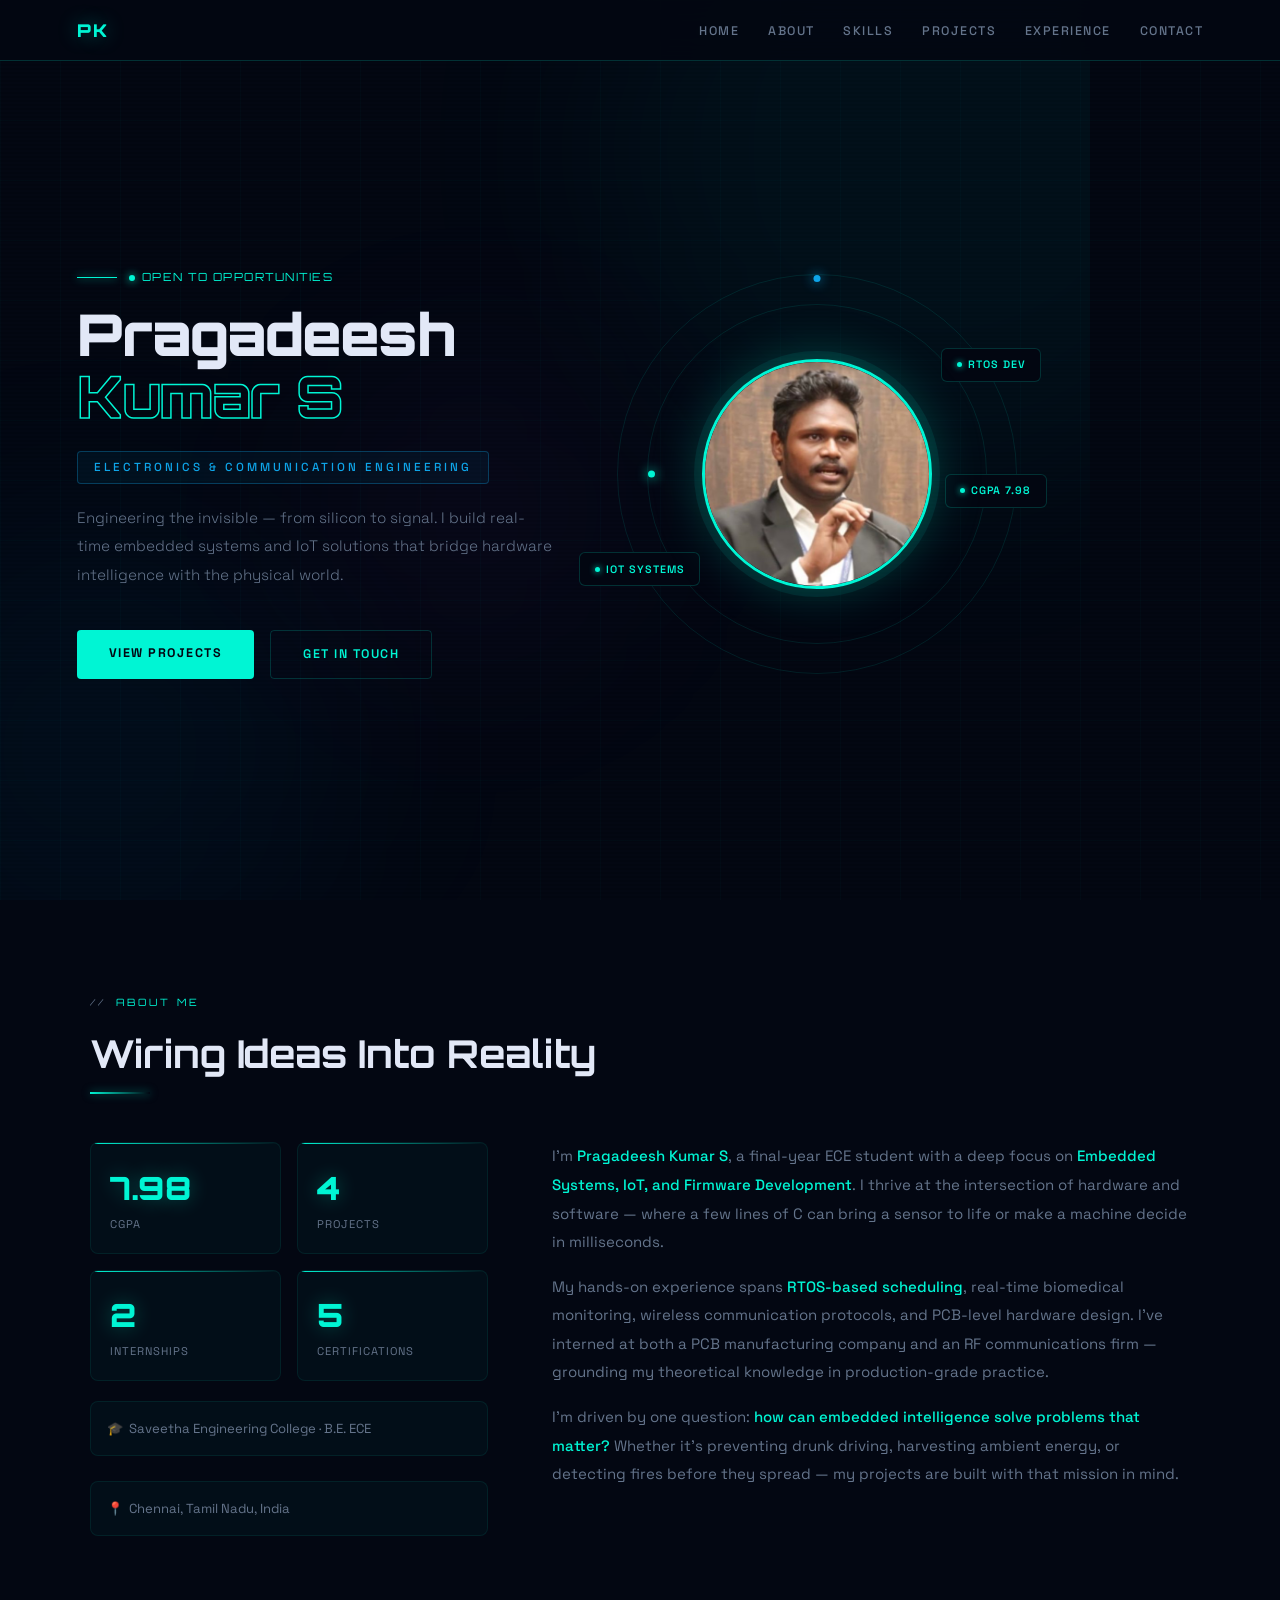
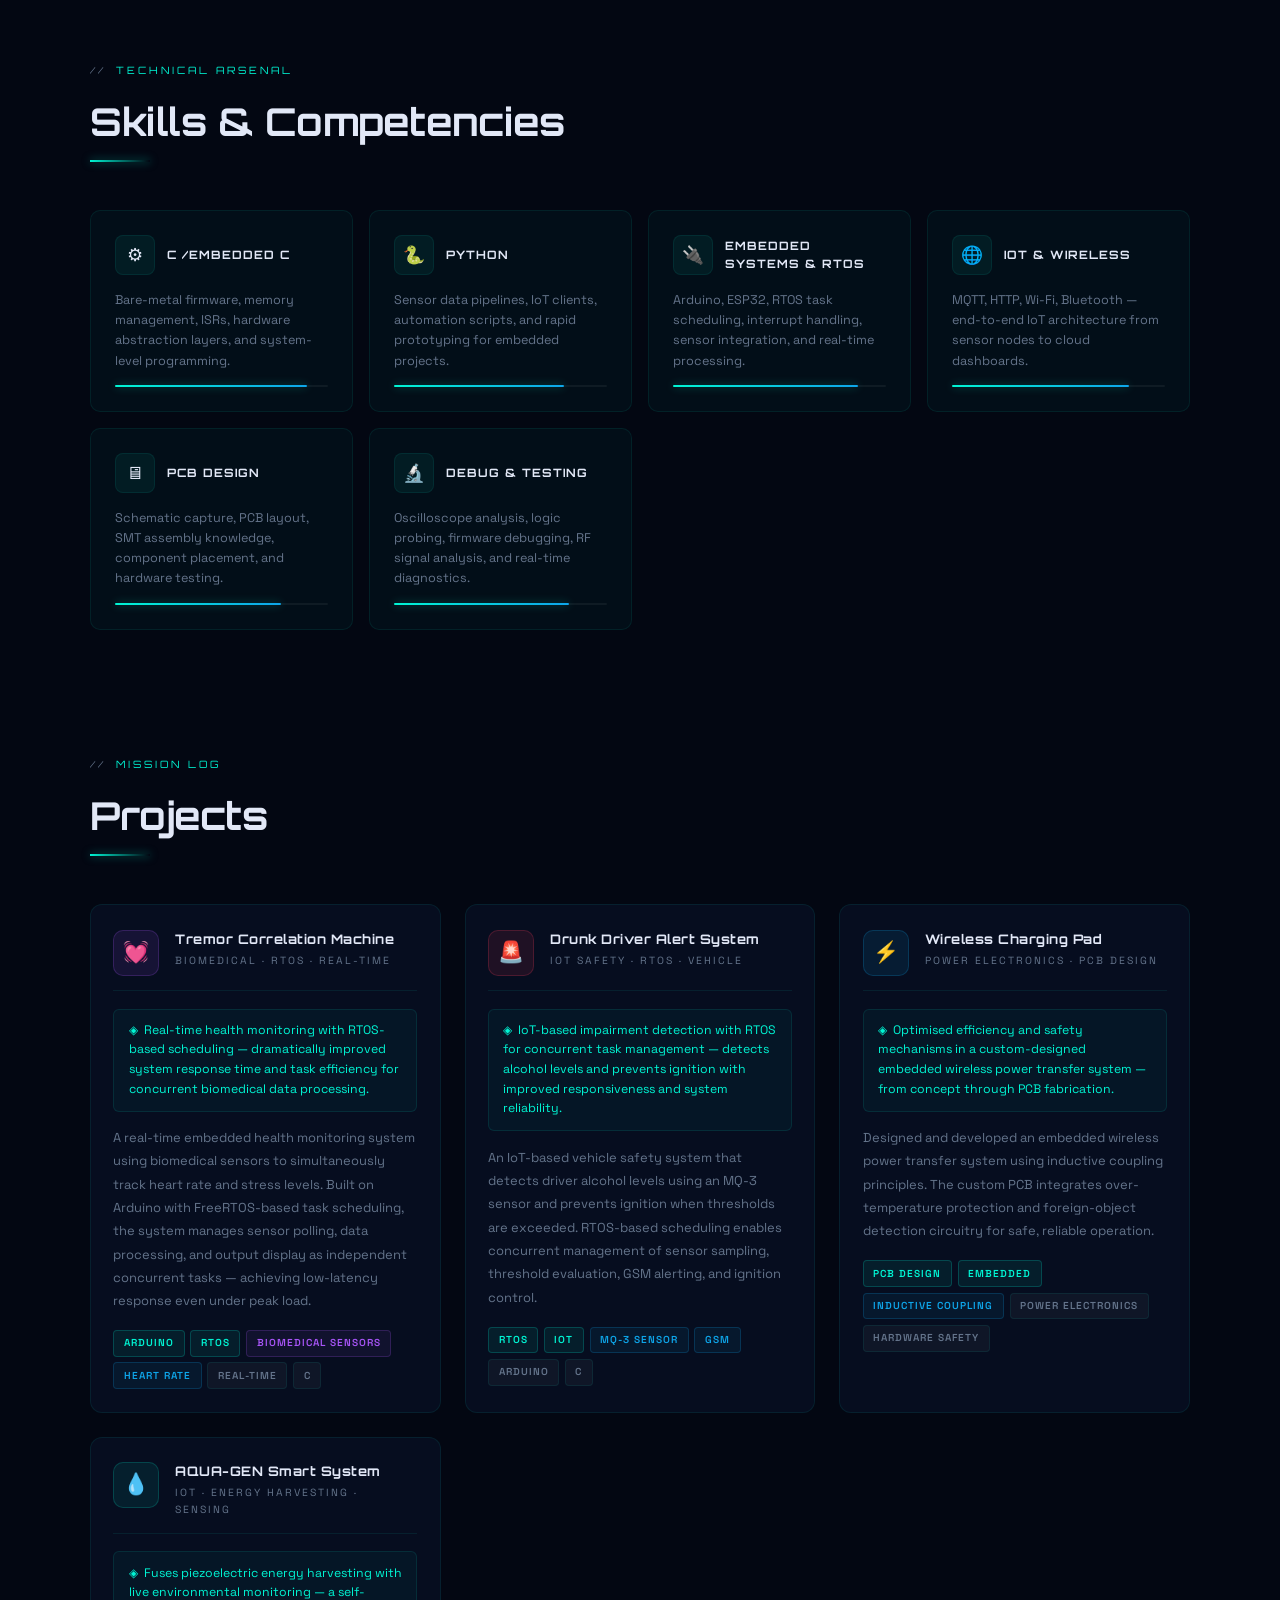
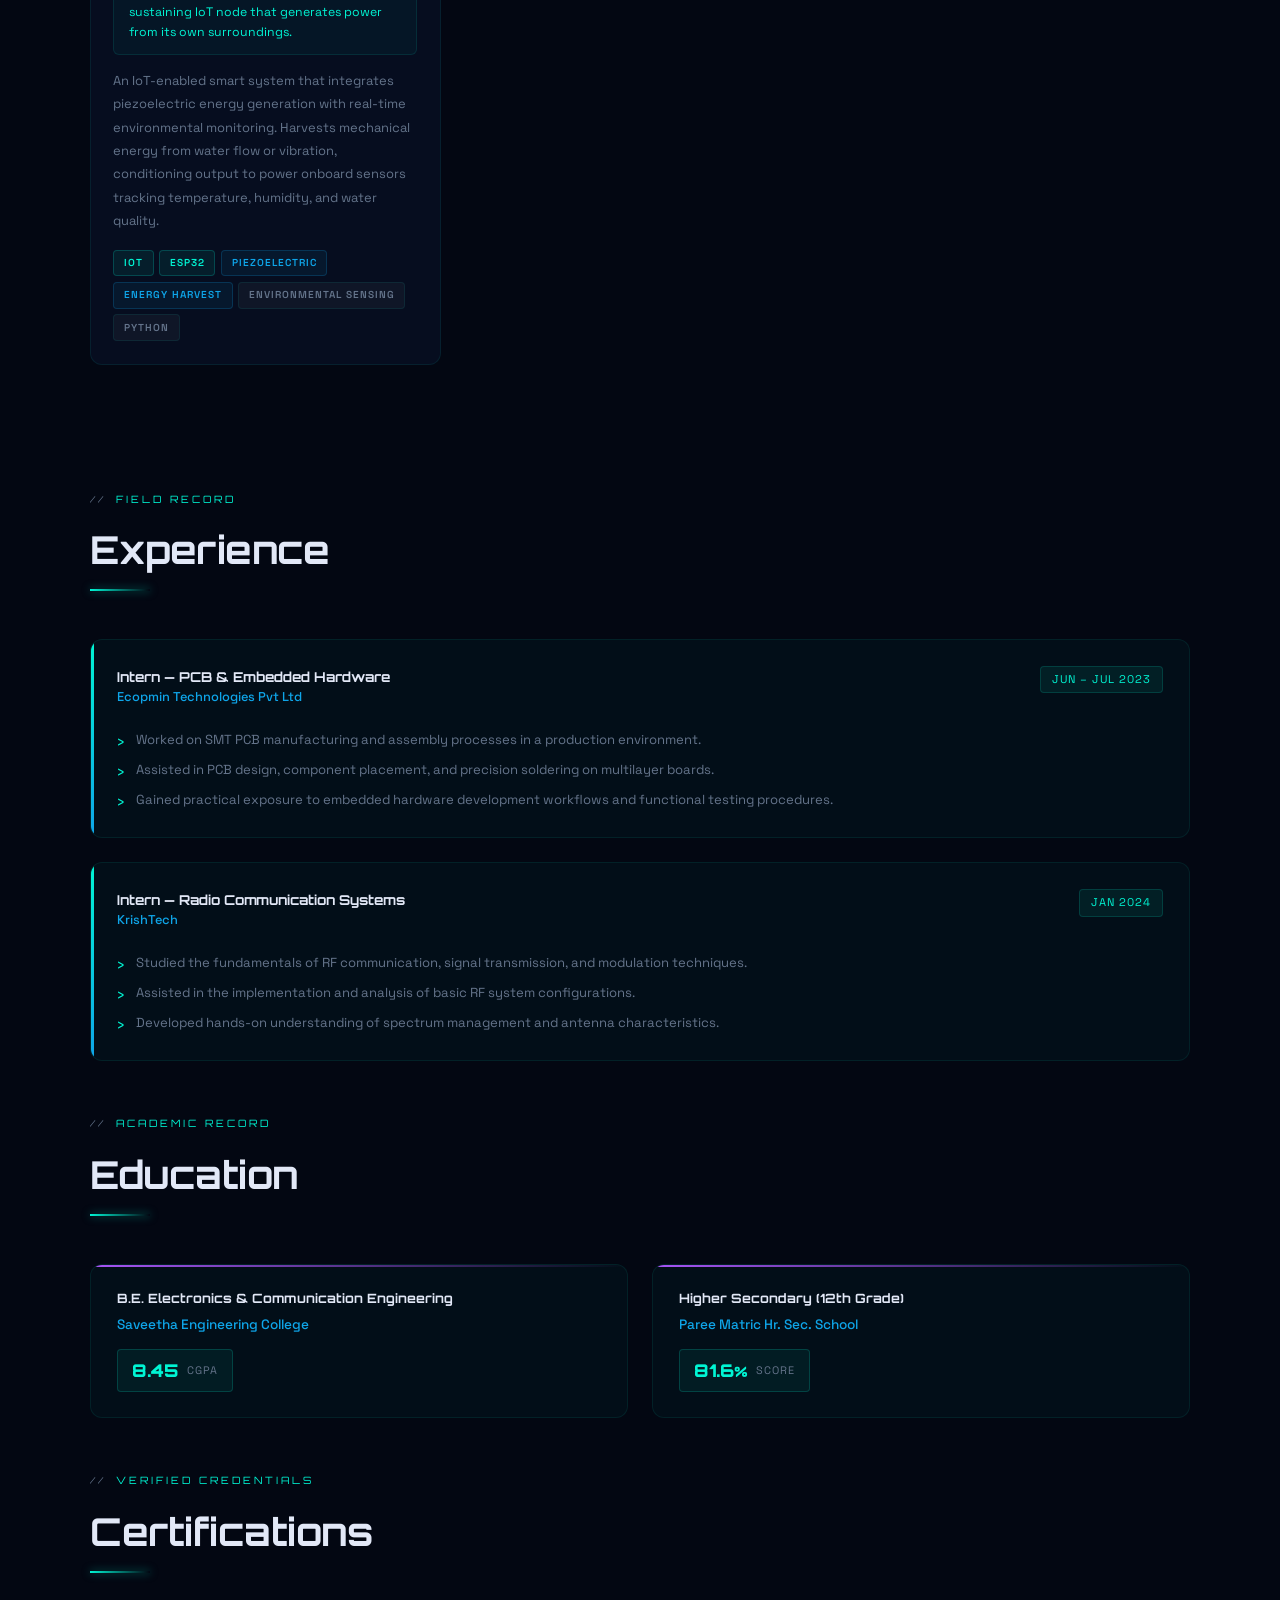
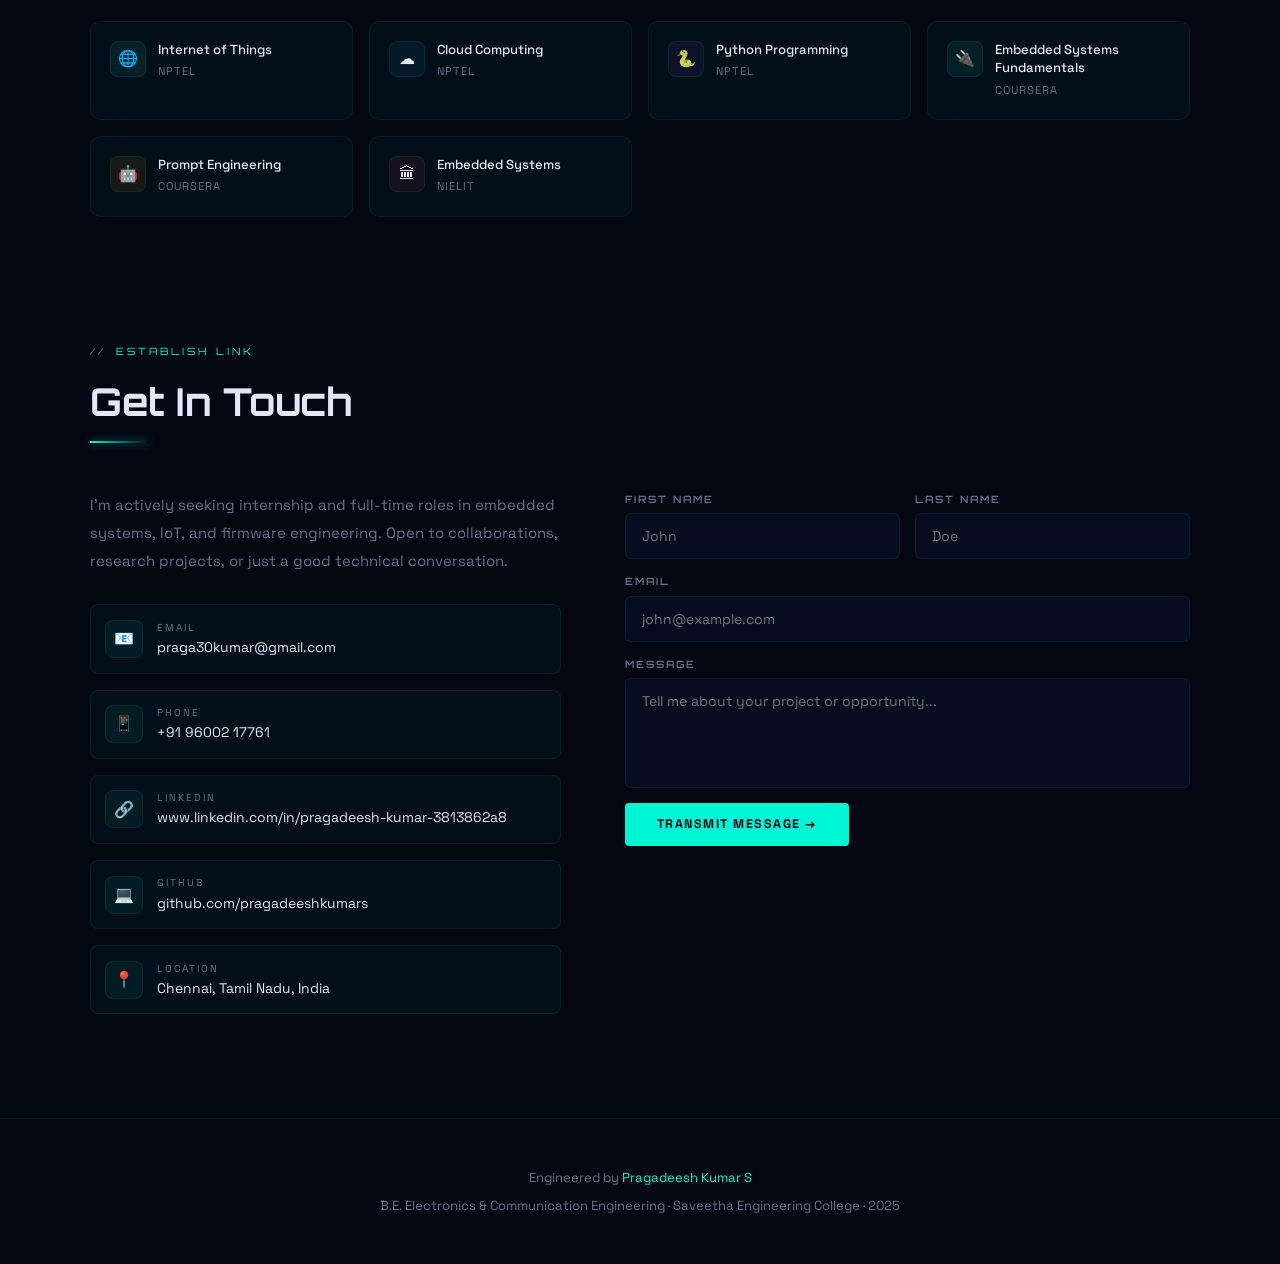
==== commit 8c4d8732: "Update index.html" ====
--- a/index.html
+++ b/index.html
@@ -438,7 +438,7 @@
         <p class="contact-desc">I'm actively seeking internship and full-time roles in embedded systems, IoT, and firmware engineering. Open to collaborations, research projects, or just a good technical conversation.</p>
         <a class="c-item" href="mailto:praga30kumar@gmail.com"><div class="c-icon">📧</div><div><div class="c-label">Email</div><div class="c-val">praga30kumar@gmail.com</div></div></a>
         <a class="c-item" href="tel:+919600217761"><div class="c-icon">📱</div><div><div class="c-label">Phone</div><div class="c-val">+91 96002 17761</div></div></a>
-        <div class="c-item" href="www.linkedin.com/in/pragadeesh-kumar-3813862a8"><div class="c-icon">🔗</div><div><div class="c-label">LinkedIn</div><div class="c-val">linkedin.com/in/pragadeeshkumars</div></div></div>
+        <div class="c-item" href="www.linkedin.com/in/pragadeesh-kumar-3813862a8"><div class="c-icon">🔗</div><div><div class="c-label">LinkedIn</div><div class="c-val">www.linkedin.com/in/pragadeesh-kumar-3813862a8</div></div></div>
         <div class="c-item"><div class="c-icon">💻</div><div><div class="c-label">GitHub</div><div class="c-val">github.com/pragadeeshkumars</div></div></div>
         <div class="c-item"><div class="c-icon">📍</div><div><div class="c-label">Location</div><div class="c-val">Chennai, Tamil Nadu, India</div></div></div>
       </div>
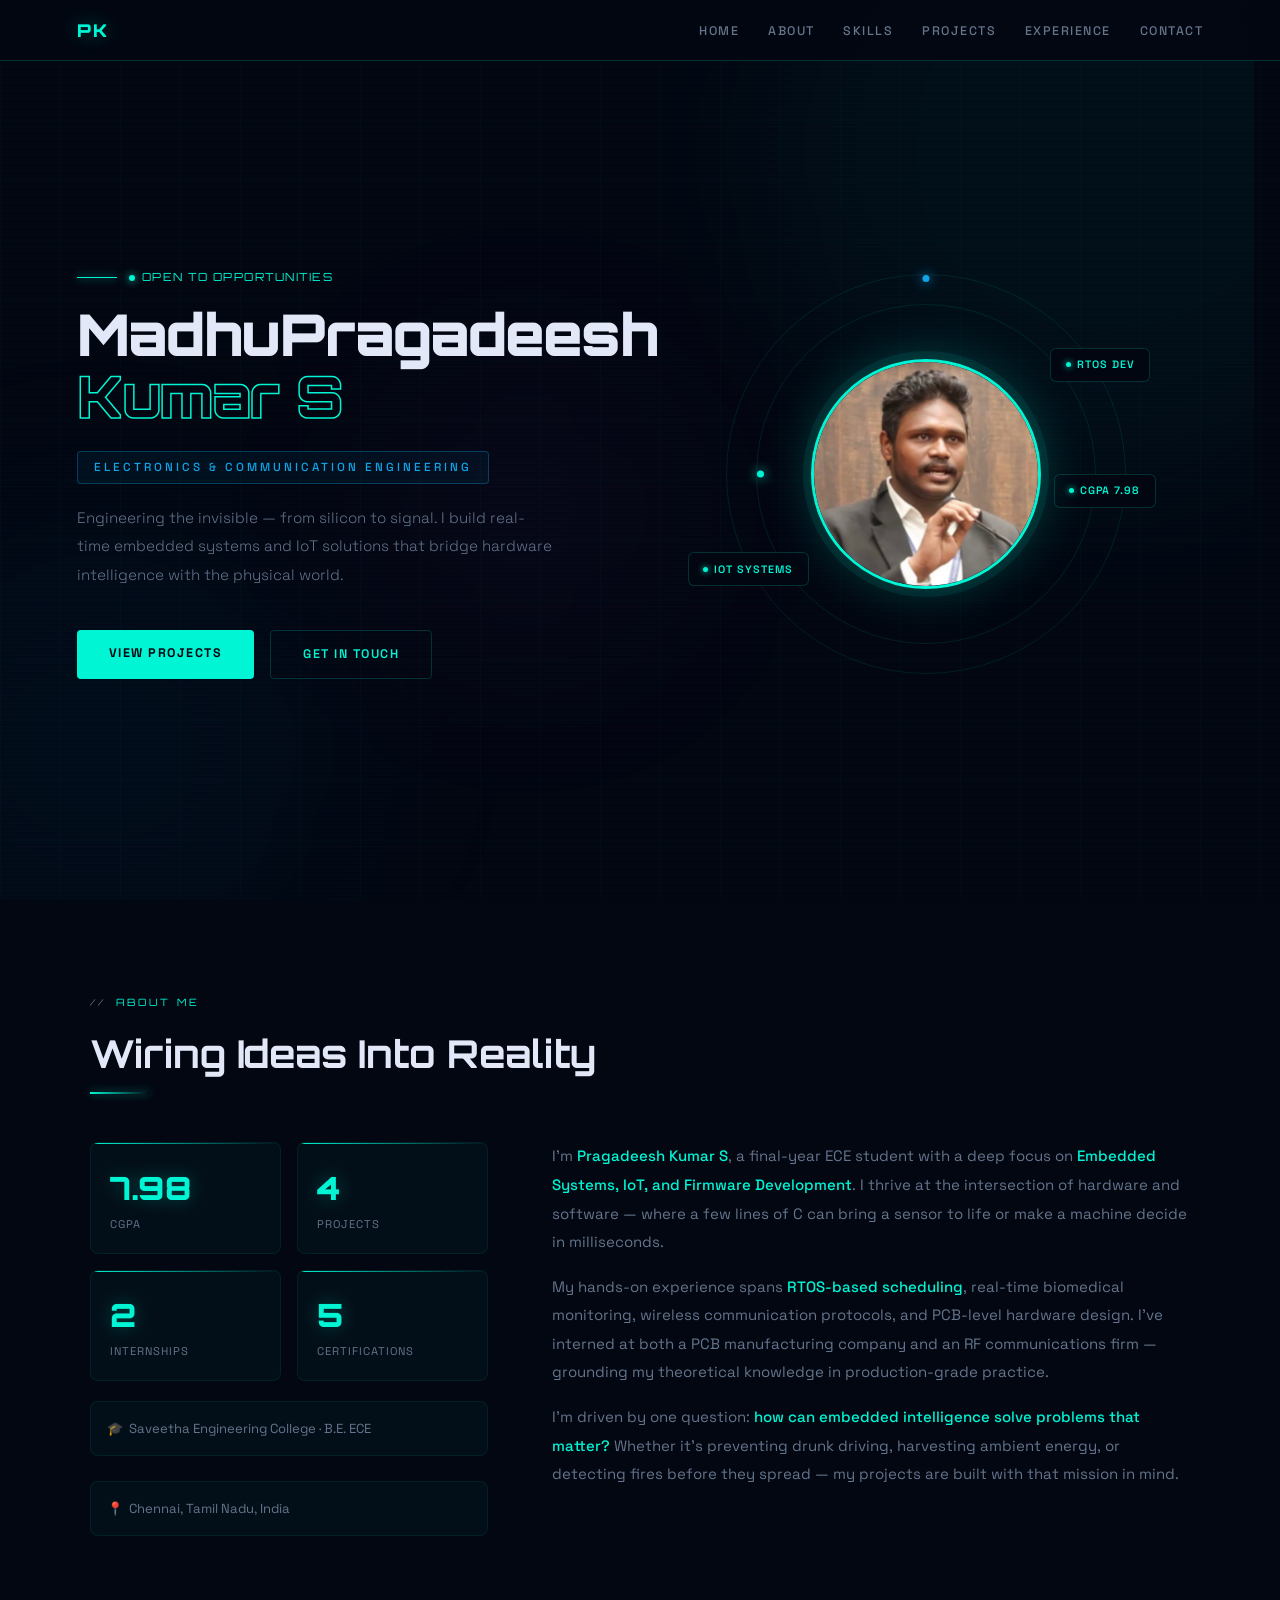
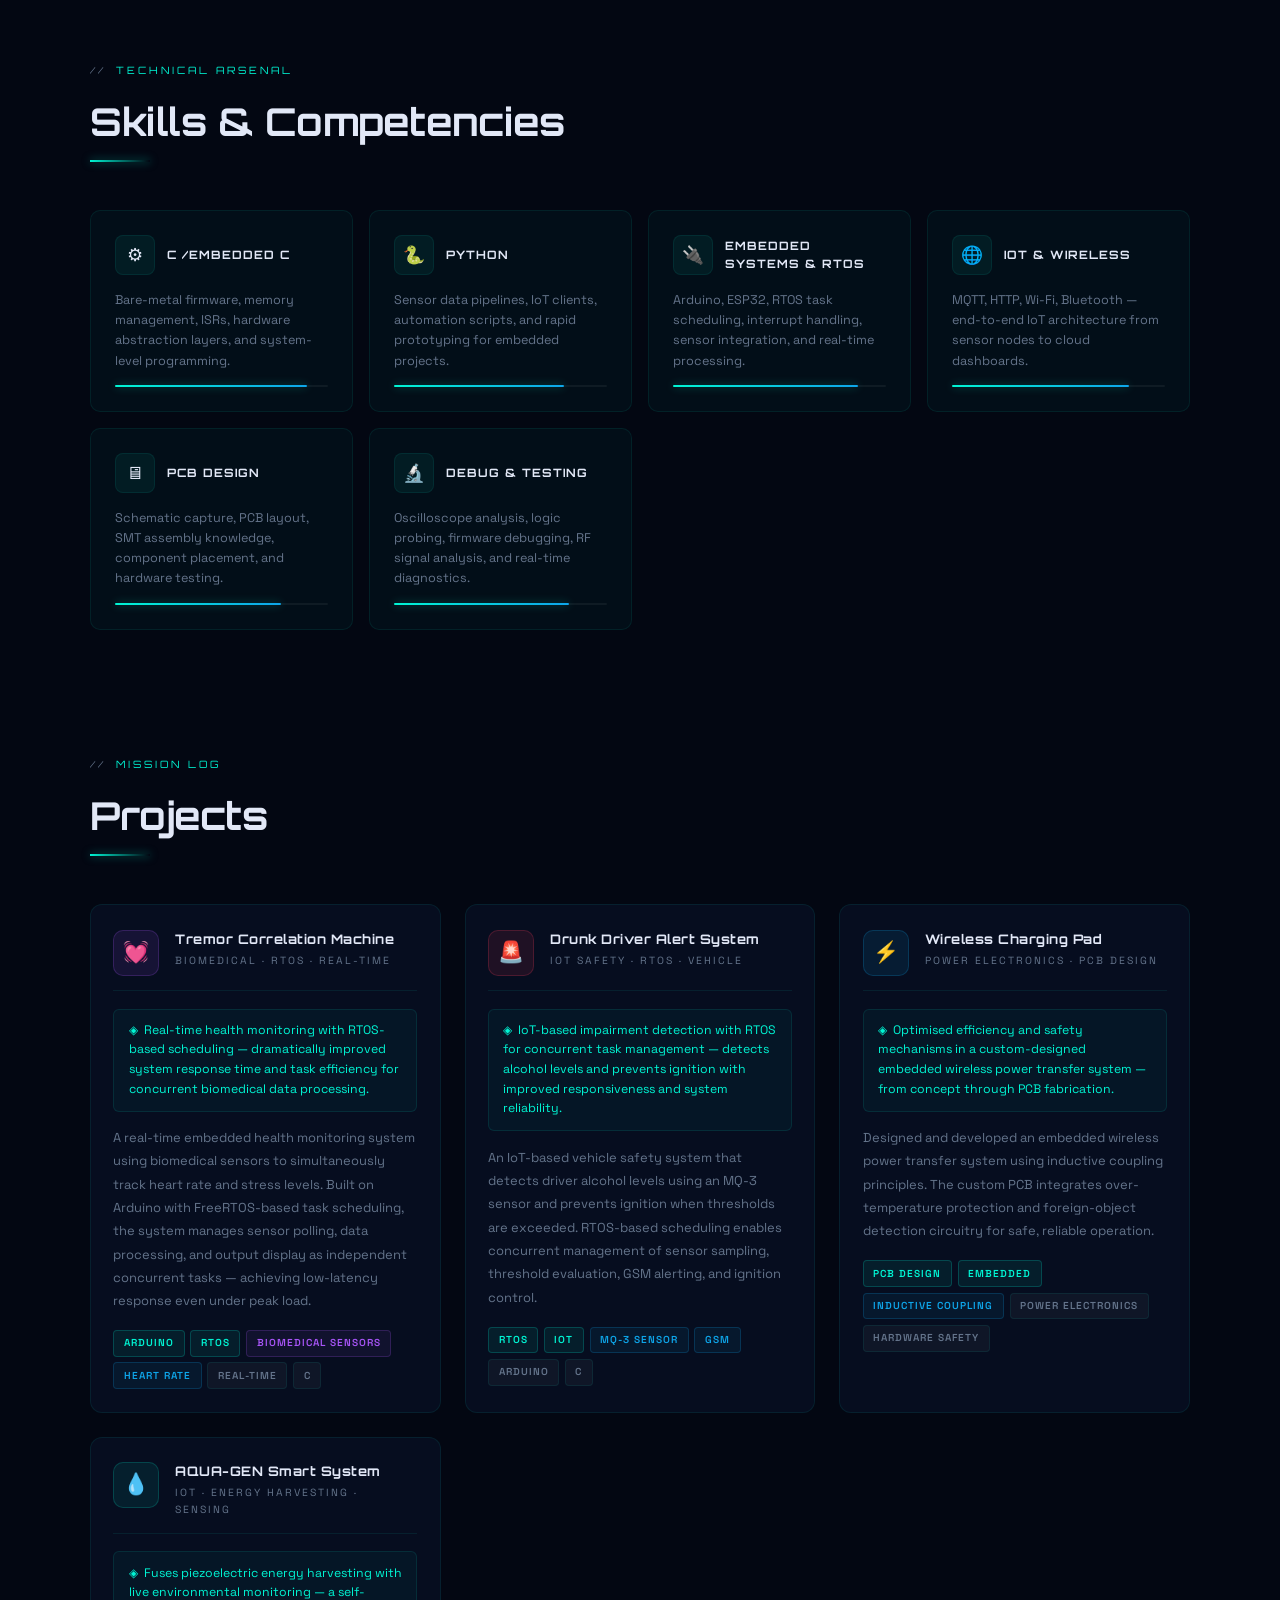
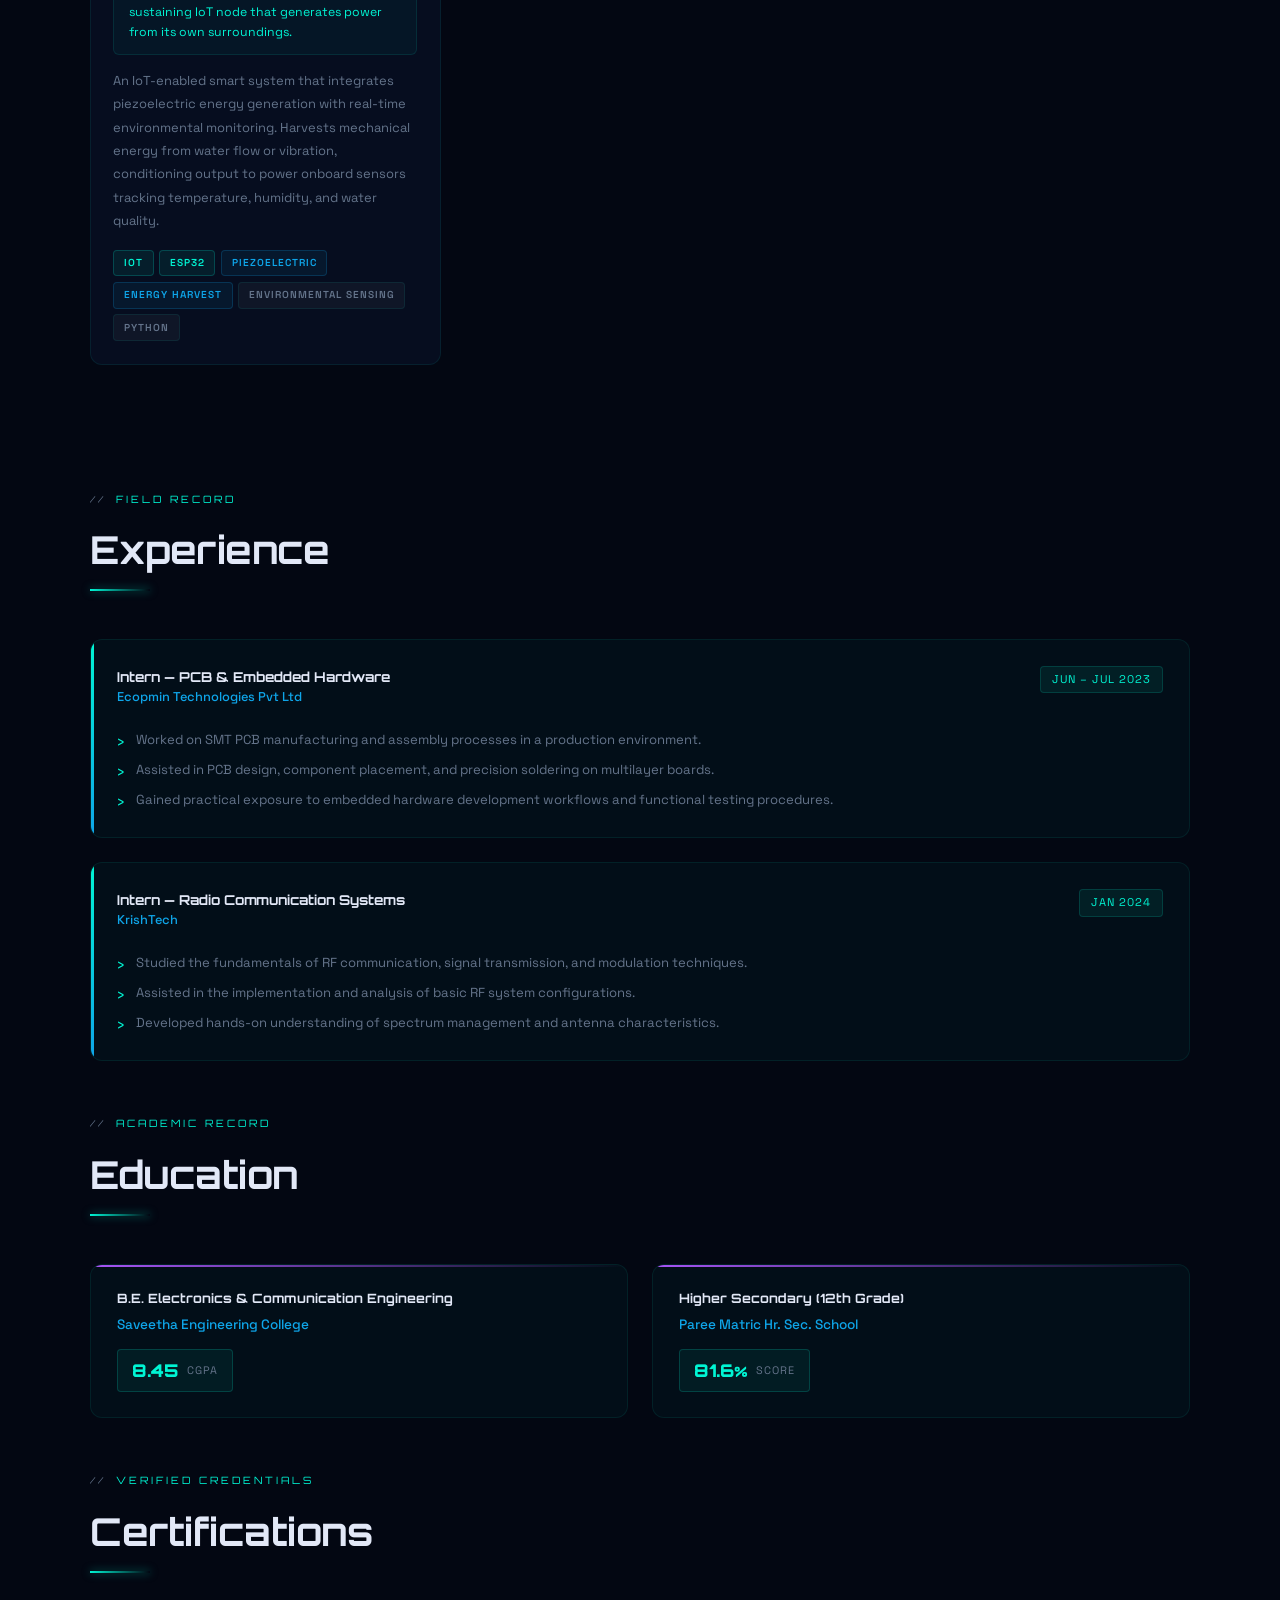
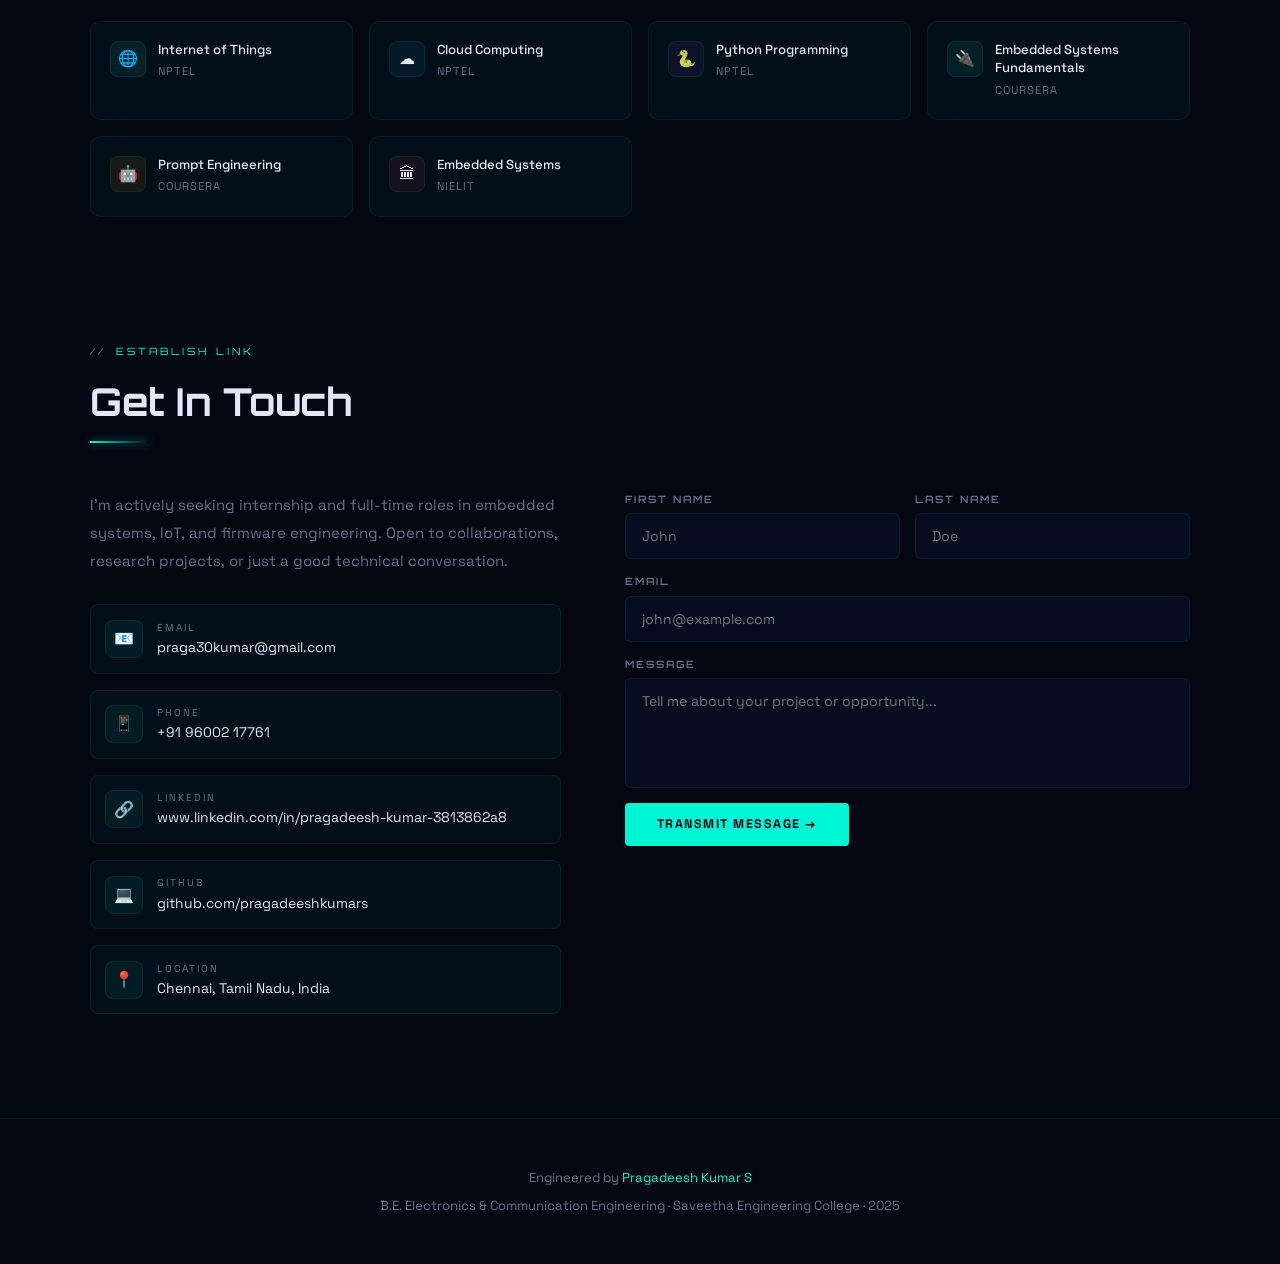
==== commit 2dc7ec39: "Update index.html" ====
--- a/index.html
+++ b/index.html
@@ -212,7 +212,7 @@
       <div>
         <div class="hero-eyebrow"><span class="status-dot">Open to opportunities</span></div>
         <h1 class="hero-name">
-          <span class="line1">Pragadeesh</span><br>
+          <span class="line1">MadhuPragadeesh</span><br>
           <span class="line2">Kumar S</span>
         </h1>
         <div class="hero-role">Electronics &amp; Communication Engineering</div>
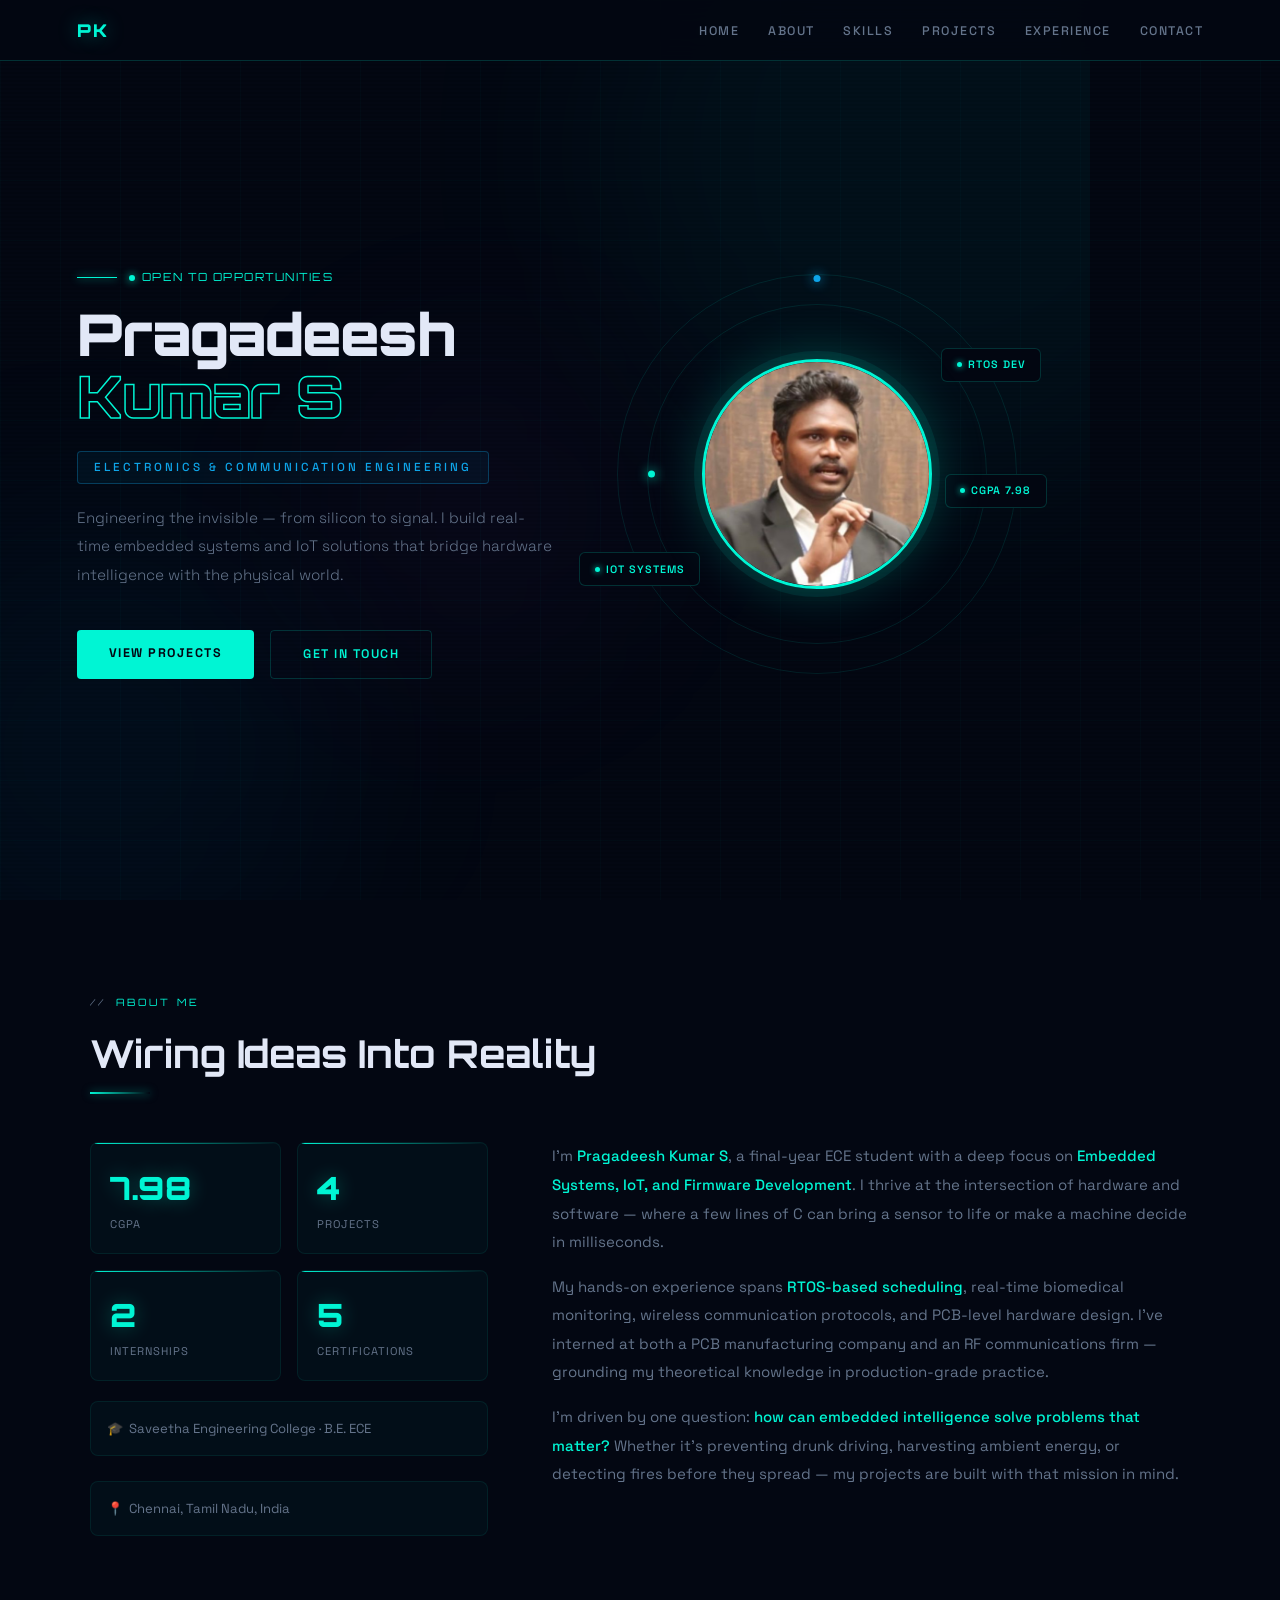
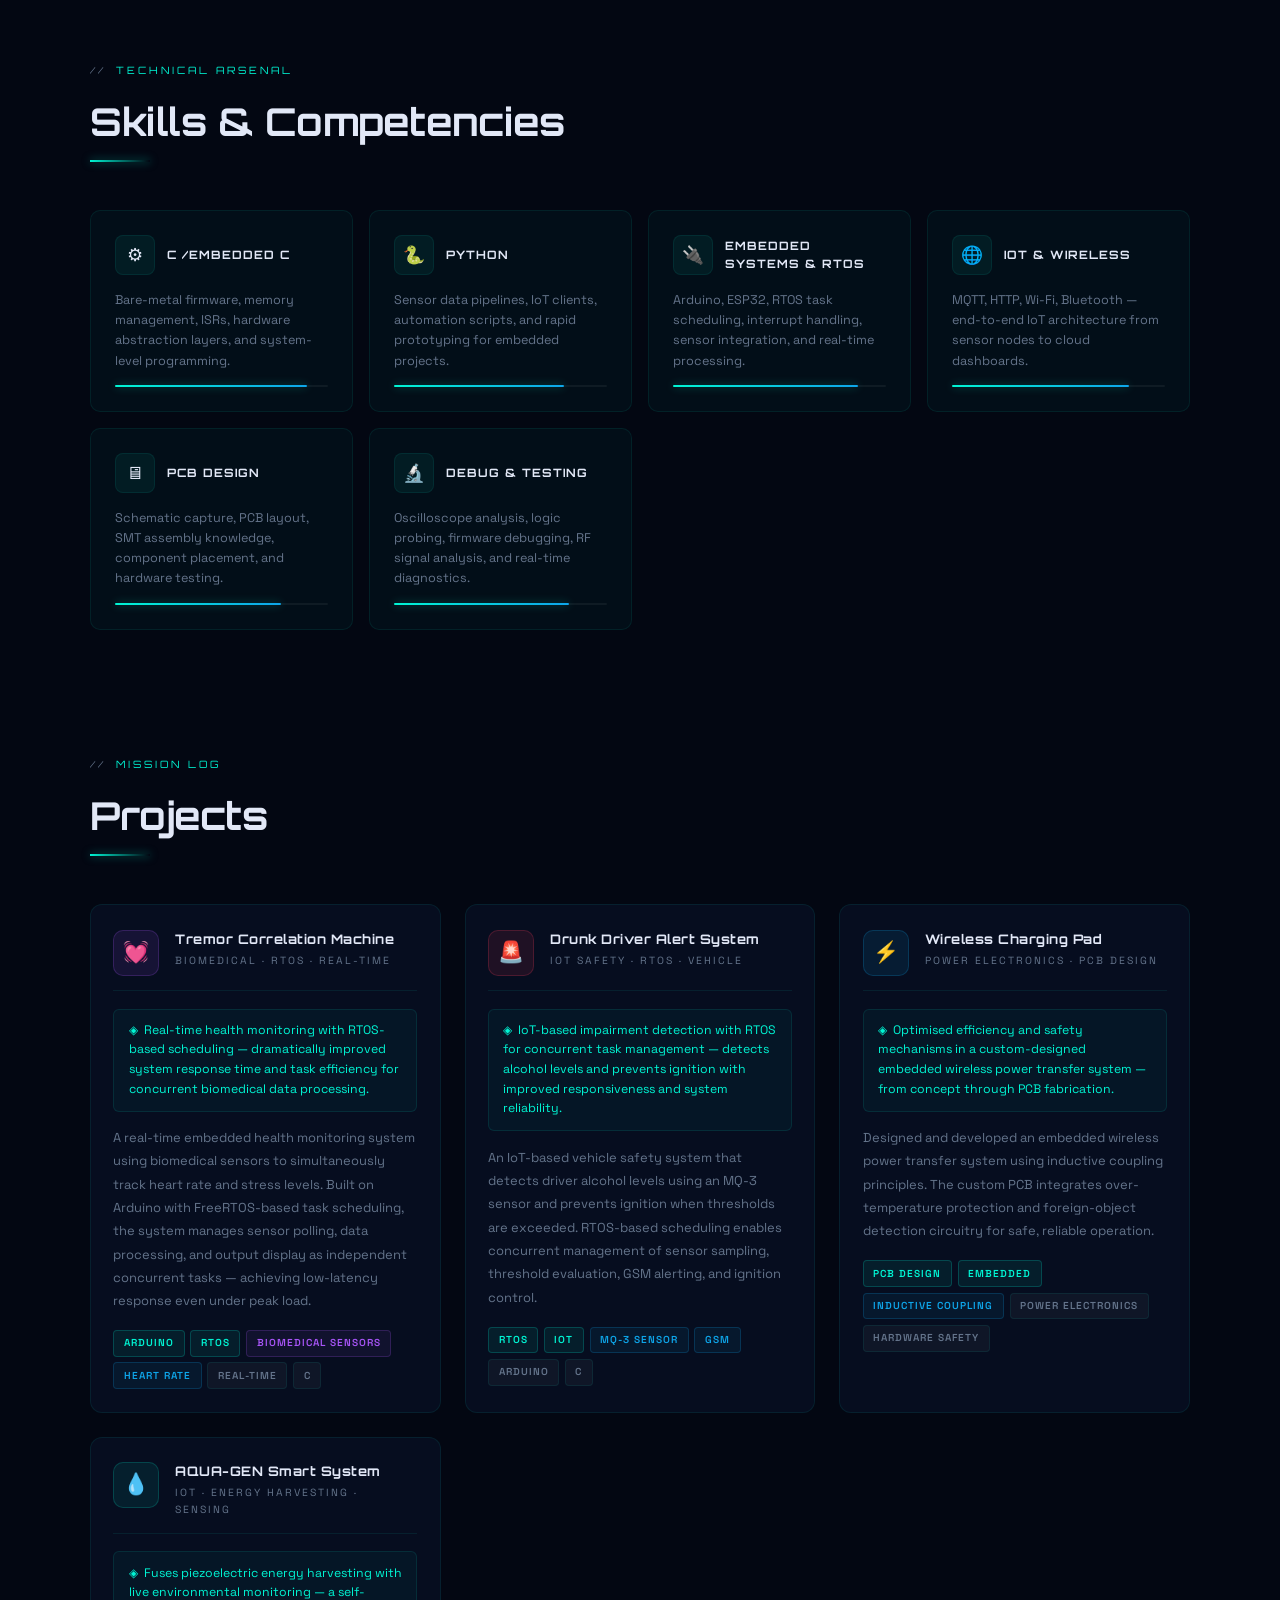
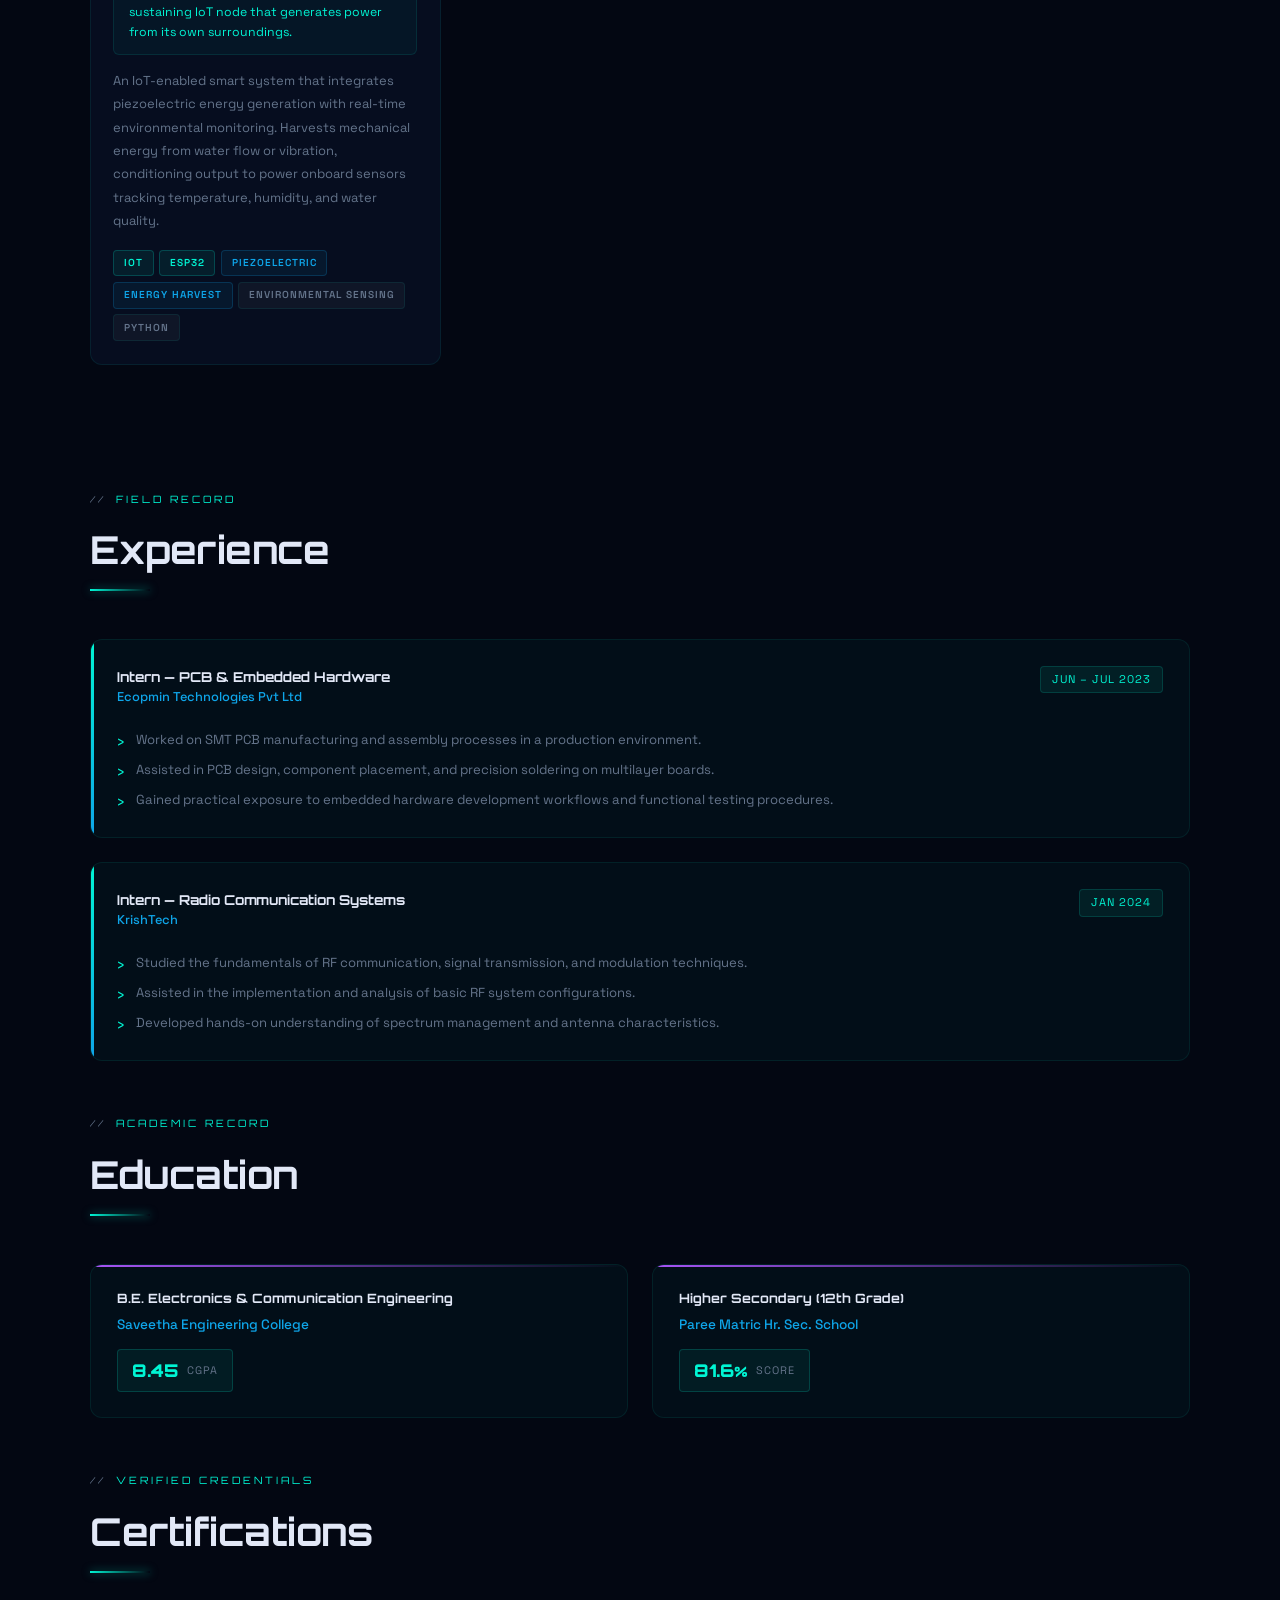
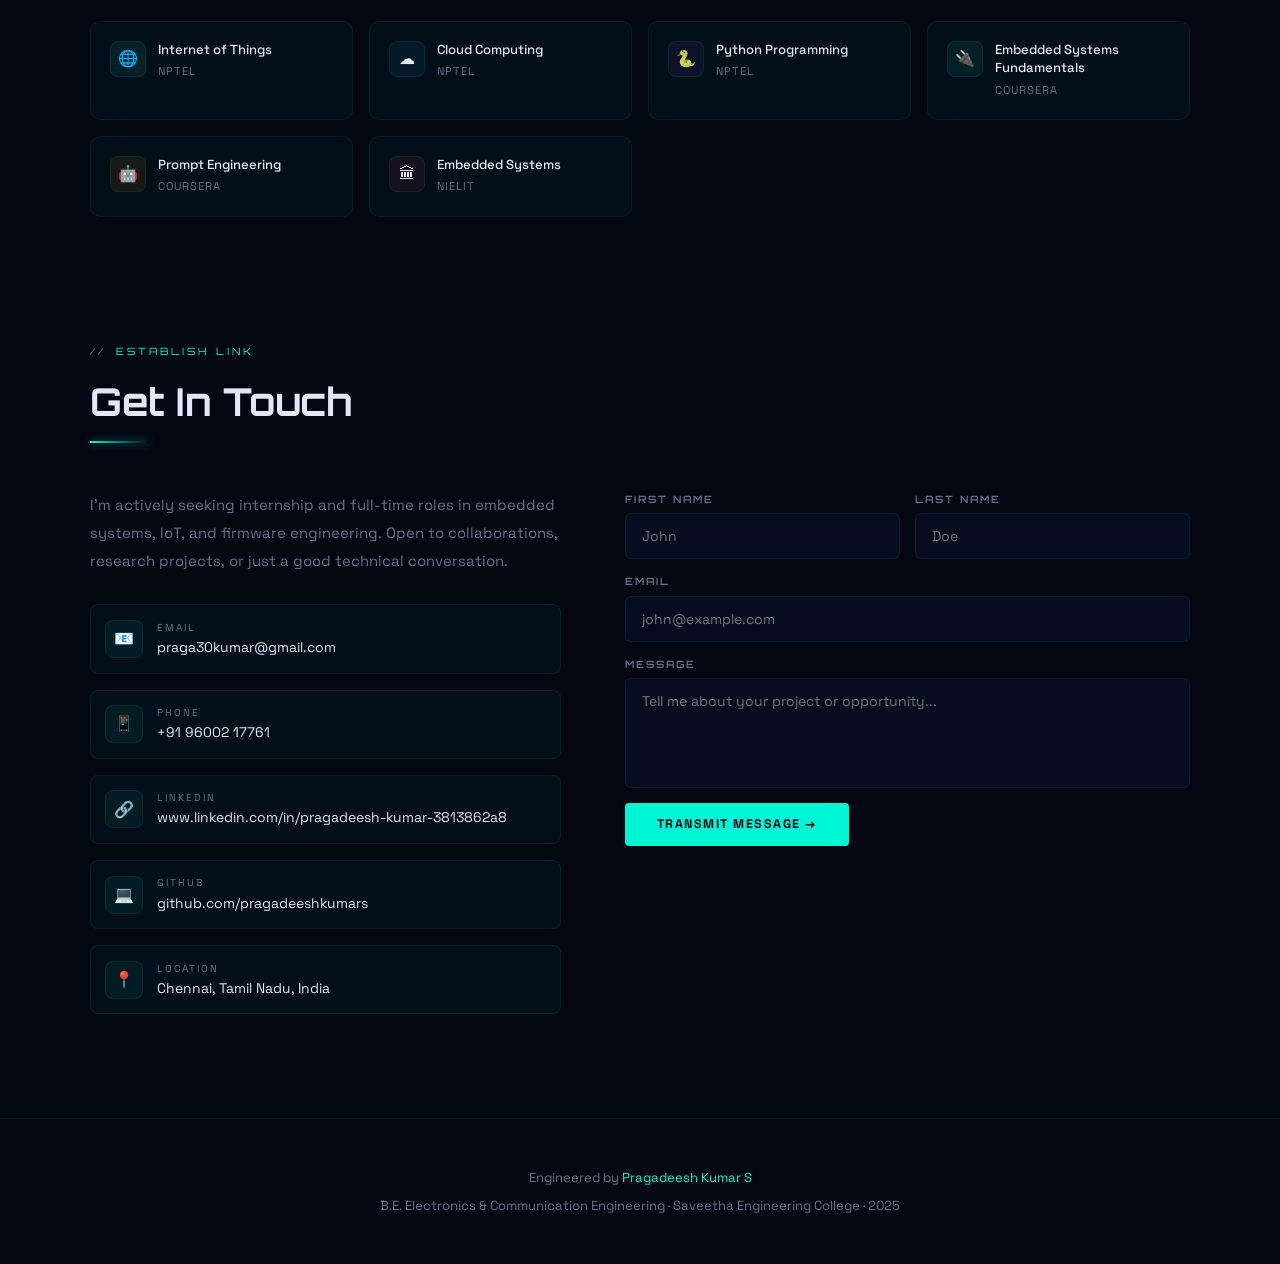
==== commit 2e1c7db3: "Update print statement from 'Hello' to 'Goodbye'" ====
--- a/index.html
+++ b/index.html
@@ -212,7 +212,7 @@
       <div>
         <div class="hero-eyebrow"><span class="status-dot">Open to opportunities</span></div>
         <h1 class="hero-name">
-          <span class="line1">MadhuPragadeesh</span><br>
+          <span class="line1">Pragadeesh</span><br>
           <span class="line2">Kumar S</span>
         </h1>
         <div class="hero-role">Electronics &amp; Communication Engineering</div>
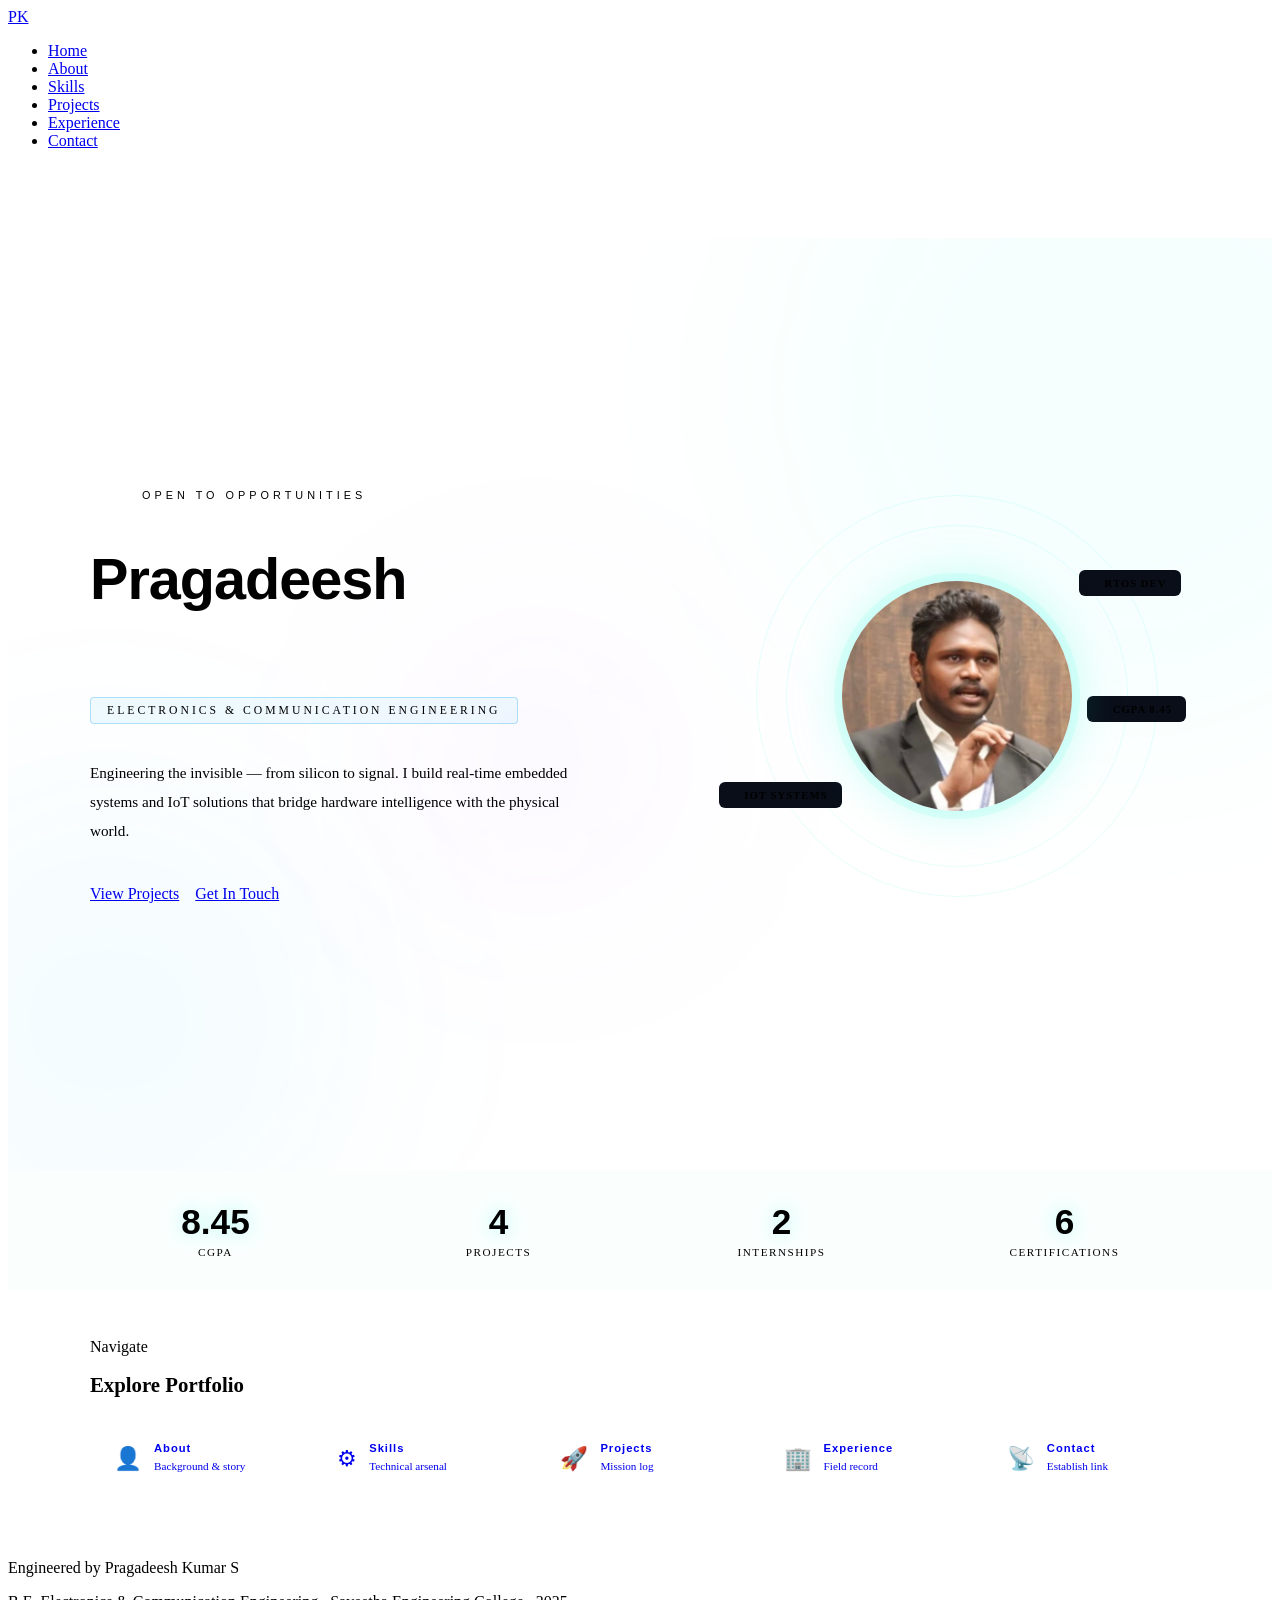
==== commit 3af70bf7: "Update print statement from 'Hello' to 'Goodbye'" ====
--- a/index.html
+++ b/index.html
@@ -4,36 +4,9 @@
 <meta charset="UTF-8">
 <meta name="viewport" content="width=device-width, initial-scale=1.0">
 <title>Pragadeesh Kumar S | ECE Engineer</title>
-<link href="https://fonts.googleapis.com/css2?family=Orbitron:wght@400;600;700;900&family=Space+Grotesk:wght@300;400;500;600&display=swap" rel="stylesheet">
+<link rel="stylesheet" href="shared.css">
 <style>
-*,*::before,*::after{margin:0;padding:0;box-sizing:border-box}
-:root{
-  --bg:#030712;--bg2:#060d1f;--bg3:#0a1428;
-  --cyan:#00f5d4;--blue:#0ea5e9;--purple:#a855f7;--amber:#f59e0b;
-  --text:#e2e8f7;--muted:#64748b;
-  --border:rgba(0,245,212,0.08);--border2:rgba(0,245,212,0.18);
-  --card:rgba(0,245,212,0.03);
-}
-html{scroll-behavior:smooth}
-body{font-family:'Space Grotesk',sans-serif;background:var(--bg);color:var(--text);line-height:1.6;overflow-x:hidden}
-body::before{content:'';position:fixed;inset:0;background-image:linear-gradient(rgba(0,245,212,0.025) 1px,transparent 1px),linear-gradient(90deg,rgba(0,245,212,0.025) 1px,transparent 1px);background-size:60px 60px;pointer-events:none;z-index:0}
-body::after{content:'';position:fixed;inset:0;background:repeating-linear-gradient(0deg,transparent,transparent 2px,rgba(0,0,0,0.06) 2px,rgba(0,0,0,0.06) 4px);pointer-events:none;z-index:0}
-
-nav{position:fixed;top:0;width:100%;z-index:200;background:rgba(3,7,18,0.92);backdrop-filter:blur(20px);border-bottom:1px solid var(--border2);display:flex;justify-content:space-between;align-items:center;padding:1rem 6%}
-.logo{font-family:'Orbitron',sans-serif;font-weight:900;font-size:1.1rem;color:var(--cyan);letter-spacing:2px;text-shadow:0 0 20px rgba(0,245,212,0.4)}
-.logo span{color:var(--text);opacity:0.35}
-.nav-links{display:flex;gap:1.8rem;list-style:none}
-.nav-links a{color:var(--muted);text-decoration:none;font-size:0.78rem;font-weight:500;letter-spacing:1.5px;text-transform:uppercase;transition:color 0.2s;position:relative}
-.nav-links a::after{content:'';position:absolute;bottom:-4px;left:0;right:0;height:1px;background:var(--cyan);transform:scaleX(0);transition:transform 0.2s}
-.nav-links a:hover{color:var(--cyan)}
-.nav-links a:hover::after{transform:scaleX(1)}
-.hamburger{display:none;flex-direction:column;gap:5px;cursor:pointer;z-index:300}
-.hamburger span{width:24px;height:1.5px;background:var(--cyan);transition:all 0.3s}
-.status-dot{display:inline-flex;align-items:center;gap:7px;font-size:0.7rem;letter-spacing:1.5px;text-transform:uppercase;color:var(--cyan)}
-.status-dot::before{content:'';width:6px;height:6px;border-radius:50%;background:var(--cyan);box-shadow:0 0 8px var(--cyan);animation:pulse 2s infinite}
-@keyframes pulse{0%,100%{opacity:1}50%{opacity:0.3}}
-
-#home{min-height:100vh;display:flex;align-items:center;padding:7rem 6% 4rem;position:relative;overflow:hidden}
+#home{min-height:calc(100vh - 5rem);display:flex;align-items:center;padding:3rem 6% 4rem;position:relative;overflow:hidden}
 .gblob{position:absolute;border-radius:50%;filter:blur(100px);pointer-events:none}
 .gb1{width:700px;height:700px;background:rgba(0,245,212,0.04);top:-200px;right:-200px}
 .gb2{width:500px;height:500px;background:rgba(14,165,233,0.04);bottom:-100px;left:-150px}
@@ -47,10 +20,6 @@
 .hero-role{display:inline-block;margin:1rem 0 1.2rem;padding:0.4rem 1rem;border:1px solid rgba(14,165,233,0.3);background:rgba(14,165,233,0.06);border-radius:4px;font-size:0.73rem;font-weight:500;letter-spacing:3px;text-transform:uppercase;color:var(--blue)}
 .hero-sub{font-size:0.95rem;color:var(--muted);font-weight:300;max-width:480px;margin-bottom:2.5rem;line-height:1.9}
 .hero-btns{display:flex;gap:1rem;flex-wrap:wrap}
-.btn-primary{background:var(--cyan);color:#030712;font-weight:700;font-size:0.78rem;letter-spacing:1.5px;text-transform:uppercase;padding:0.85rem 2rem;border-radius:4px;text-decoration:none;transition:all 0.2s;border:none;cursor:pointer;font-family:'Space Grotesk',sans-serif}
-.btn-primary:hover{box-shadow:0 0 30px rgba(0,245,212,0.4);transform:translateY(-2px)}
-.btn-outline{background:transparent;color:var(--cyan);font-weight:600;font-size:0.78rem;letter-spacing:1.5px;text-transform:uppercase;padding:0.85rem 2rem;border-radius:4px;text-decoration:none;transition:all 0.2s;border:1px solid var(--border2);font-family:'Space Grotesk',sans-serif}
-.btn-outline:hover{background:rgba(0,245,212,0.06);box-shadow:0 0 20px rgba(0,245,212,0.1)}
 
 .hero-visual{display:flex;justify-content:center;align-items:center;position:relative}
 .hex-wrap{width:280px;height:280px;position:relative;display:flex;align-items:center;justify-content:center}
@@ -71,103 +40,25 @@
 @keyframes flt1{0%,100%{transform:translateY(0)}50%{transform:translateY(-12px)}}
 @keyframes flt2{0%,100%{transform:translateY(0)}50%{transform:translateY(10px)}}
 
-.sec-outer{padding:5.5rem 6%;width:100%;position:relative;z-index:1}
-.sec-inner{max-width:1100px;margin:0 auto}
-.sec-badge{display:inline-flex;align-items:center;gap:8px;font-family:'Orbitron',sans-serif;font-size:0.63rem;letter-spacing:3px;text-transform:uppercase;color:var(--cyan);margin-bottom:0.8rem}
-.sec-badge::before{content:'//';color:var(--muted);margin-right:2px}
-.sec-title{font-family:'Orbitron',sans-serif;font-size:clamp(1.6rem,3.5vw,2.4rem);font-weight:700;letter-spacing:-0.5px;margin-bottom:0.5rem}
-.sec-line{width:60px;height:2px;background:linear-gradient(90deg,var(--cyan),transparent);margin-bottom:3rem;box-shadow:0 0 8px rgba(0,245,212,0.5)}
+/* Quick stats strip */
+.stats-strip{position:relative;z-index:1;border-top:1px solid var(--border);border-bottom:1px solid var(--border);background:rgba(0,245,212,0.02);padding:2rem 6%}
+.stats-strip-inner{max-width:1100px;margin:0 auto;display:grid;grid-template-columns:repeat(4,1fr);gap:2rem;text-align:center}
+.strip-num{font-family:'Orbitron',sans-serif;font-size:2.2rem;font-weight:900;color:var(--cyan);text-shadow:0 0 20px rgba(0,245,212,0.3)}
+.strip-label{font-size:0.7rem;color:var(--muted);letter-spacing:1.5px;text-transform:uppercase;margin-top:4px}
 
-.about-grid{display:grid;grid-template-columns:1fr 1.6fr;gap:4rem;align-items:start}
-.about-stats{display:grid;grid-template-columns:1fr 1fr;gap:1rem;margin-bottom:1.2rem}
-.stat-box{background:var(--card);border:1px solid var(--border);border-radius:8px;padding:1.2rem;position:relative;overflow:hidden}
-.stat-box::before{content:'';position:absolute;top:0;left:0;right:0;height:1px;background:linear-gradient(90deg,var(--cyan),transparent)}
-.stat-num{font-family:'Orbitron',sans-serif;font-size:2rem;font-weight:900;color:var(--cyan);text-shadow:0 0 20px rgba(0,245,212,0.3)}
-.stat-label{font-size:0.7rem;color:var(--muted);letter-spacing:1px;text-transform:uppercase;margin-top:2px}
-.about-badge{background:var(--card);border:1px solid var(--border);border-radius:8px;padding:1rem;font-size:0.82rem;color:var(--muted);display:flex;align-items:center;gap:10px}
-.about-text{color:var(--muted);line-height:1.9;font-size:0.94rem}
-.about-text p+p{margin-top:1rem}
-.about-text strong{color:var(--cyan);font-weight:500}
-
-.skills-grid{display:grid;grid-template-columns:repeat(auto-fill,minmax(220px,1fr));gap:1rem}
-.skill-card{background:var(--card);border:1px solid var(--border);border-radius:10px;padding:1.5rem;transition:border-color 0.25s,transform 0.25s,box-shadow 0.25s}
-.skill-card:hover{border-color:var(--border2);transform:translateY(-4px);box-shadow:0 8px 32px rgba(0,245,212,0.07)}
-.skill-top{display:flex;align-items:center;gap:12px;margin-bottom:0.9rem}
-.skill-ico{width:40px;height:40px;border-radius:8px;background:rgba(0,245,212,0.06);border:1px solid var(--border);display:flex;align-items:center;justify-content:center;font-size:1.1rem;flex-shrink:0}
-.skill-name{font-family:'Orbitron',sans-serif;font-size:0.72rem;font-weight:700;letter-spacing:1px;text-transform:uppercase}
-.skill-desc{font-size:0.79rem;color:var(--muted);line-height:1.6;margin-bottom:0.9rem}
-.skill-bar-bg{height:2px;background:rgba(255,255,255,0.05);border-radius:2px}
-.skill-bar-fill{height:100%;border-radius:2px;background:linear-gradient(90deg,var(--cyan),var(--blue));box-shadow:0 0 8px rgba(0,245,212,0.4)}
-
-.projects-grid{display:grid;grid-template-columns:repeat(auto-fill,minmax(300px,1fr));gap:1.5rem}
-.proj-card{background:var(--bg2);border:1px solid var(--border);border-radius:12px;overflow:hidden;transition:border-color 0.25s,transform 0.25s,box-shadow 0.25s}
-.proj-card:hover{border-color:rgba(0,245,212,0.22);transform:translateY(-5px);box-shadow:0 16px 48px rgba(0,245,212,0.07)}
-.proj-accent-line{height:2px;width:0;transition:width 0.45s}
-.proj-card:hover .proj-accent-line{width:100%}
-.proj-header{padding:1.4rem 1.4rem 0.9rem;display:flex;align-items:flex-start;gap:1rem}
-.proj-icon-wrap{width:46px;height:46px;border-radius:10px;display:flex;align-items:center;justify-content:center;font-size:1.3rem;flex-shrink:0}
-.proj-title{font-family:'Orbitron',sans-serif;font-size:0.82rem;font-weight:700;letter-spacing:0.5px;line-height:1.4;margin-bottom:0.3rem}
-.proj-cat{font-size:0.65rem;color:var(--muted);letter-spacing:2px;text-transform:uppercase}
-.proj-divider{height:1px;background:var(--border);margin:0 1.4rem}
-.proj-body{padding:1.1rem 1.4rem 1.4rem}
-.proj-impact{background:rgba(0,245,212,0.04);border:1px solid rgba(0,245,212,0.1);border-radius:6px;padding:0.7rem 0.9rem;margin-bottom:0.9rem;font-size:0.77rem;color:var(--cyan);line-height:1.6}
-.proj-desc{font-size:0.81rem;color:var(--muted);line-height:1.8;margin-bottom:1.1rem}
-.tags{display:flex;flex-wrap:wrap;gap:0.35rem}
-.tag{font-size:0.63rem;font-weight:600;letter-spacing:1px;text-transform:uppercase;padding:0.27rem 0.6rem;border-radius:4px;background:rgba(255,255,255,0.04);border:1px solid var(--border);color:var(--muted)}
-.tag.c{background:rgba(0,245,212,0.07);border-color:rgba(0,245,212,0.2);color:var(--cyan)}
-.tag.b{background:rgba(14,165,233,0.07);border-color:rgba(14,165,233,0.2);color:var(--blue)}
-.tag.p{background:rgba(168,85,247,0.07);border-color:rgba(168,85,247,0.2);color:var(--purple)}
-
-.exp-list{display:flex;flex-direction:column;gap:1.5rem}
-.exp-card{background:var(--card);border:1px solid var(--border);border-radius:12px;padding:1.6rem;position:relative;overflow:hidden;transition:border-color 0.2s}
-.exp-card::before{content:'';position:absolute;top:0;left:0;width:3px;height:100%;background:linear-gradient(180deg,var(--cyan),var(--blue))}
-.exp-card:hover{border-color:var(--border2)}
-.exp-header{display:flex;justify-content:space-between;align-items:flex-start;gap:1rem;margin-bottom:0.4rem;flex-wrap:wrap}
-.exp-role{font-family:'Orbitron',sans-serif;font-size:0.85rem;font-weight:700;color:var(--text)}
-.exp-period{font-size:0.7rem;color:var(--cyan);letter-spacing:1px;text-transform:uppercase;padding:0.25rem 0.7rem;background:rgba(0,245,212,0.07);border:1px solid rgba(0,245,212,0.15);border-radius:4px;white-space:nowrap}
-.exp-company{font-size:0.8rem;color:var(--blue);font-weight:500;margin-bottom:0.9rem}
-.exp-bullets{list-style:none;display:flex;flex-direction:column;gap:0.5rem}
-.exp-bullets li{font-size:0.82rem;color:var(--muted);padding-left:1.2rem;position:relative;line-height:1.7}
-.exp-bullets li::before{content:'›';position:absolute;left:0;color:var(--cyan);font-size:1rem;line-height:1.5}
-
-.edu-grid{display:grid;grid-template-columns:1fr 1fr;gap:1.5rem}
-.edu-card{background:var(--card);border:1px solid var(--border);border-radius:12px;padding:1.6rem;position:relative;overflow:hidden;transition:border-color 0.2s}
-.edu-card::after{content:'';position:absolute;top:0;left:0;right:0;height:2px;background:linear-gradient(90deg,var(--purple),transparent)}
-.edu-card:hover{border-color:var(--border2)}
-.edu-degree{font-family:'Orbitron',sans-serif;font-size:0.8rem;font-weight:700;margin-bottom:0.4rem;line-height:1.4}
-.edu-school{font-size:0.85rem;color:var(--blue);font-weight:500;margin-bottom:0.8rem}
-.edu-score{display:inline-flex;align-items:center;gap:8px;padding:0.4rem 0.9rem;background:rgba(0,245,212,0.06);border:1px solid var(--border2);border-radius:4px}
-.edu-score-num{font-family:'Orbitron',sans-serif;font-size:1.1rem;font-weight:900;color:var(--cyan)}
-.edu-score-label{font-size:0.68rem;color:var(--muted);text-transform:uppercase;letter-spacing:1px}
-
-.cert-grid{display:grid;grid-template-columns:repeat(auto-fill,minmax(220px,1fr));gap:1rem;margin-top:0}
-.cert-card{background:var(--card);border:1px solid var(--border);border-radius:10px;padding:1.2rem;display:flex;gap:12px;align-items:flex-start;transition:border-color 0.2s}
-.cert-card:hover{border-color:var(--border2)}
-.cert-icon{width:36px;height:36px;border-radius:8px;flex-shrink:0;display:flex;align-items:center;justify-content:center;font-size:1rem}
-.cert-name{font-size:0.82rem;font-weight:500;color:var(--text);margin-bottom:0.25rem;line-height:1.4}
-.cert-org{font-size:0.7rem;color:var(--muted);text-transform:uppercase;letter-spacing:1px}
-
-.contact-wrap{display:grid;grid-template-columns:1fr 1.2fr;gap:4rem}
-.contact-desc{color:var(--muted);font-size:0.93rem;line-height:1.9;margin-bottom:1.8rem}
-.c-item{display:flex;align-items:center;gap:14px;margin-bottom:1rem;padding:0.9rem;background:var(--card);border:1px solid var(--border);border-radius:8px;transition:border-color 0.2s;text-decoration:none}
-.c-item:hover{border-color:var(--border2)}
-.c-icon{width:38px;height:38px;border-radius:8px;flex-shrink:0;background:rgba(0,245,212,0.06);border:1px solid var(--border);display:flex;align-items:center;justify-content:center;font-size:1rem}
-.c-label{font-size:0.63rem;color:var(--muted);text-transform:uppercase;letter-spacing:2px}
-.c-val{font-size:0.87rem;color:var(--text)}
-.contact-form{display:flex;flex-direction:column;gap:0.9rem}
-.form-row{display:grid;grid-template-columns:1fr 1fr;gap:0.9rem}
-.fgroup{display:flex;flex-direction:column;gap:0.4rem}
-.fgroup label{font-size:0.63rem;letter-spacing:2px;text-transform:uppercase;color:var(--muted);font-weight:600;font-family:'Orbitron',sans-serif}
-.fgroup input,.fgroup textarea{background:var(--bg2);border:1px solid var(--border);border-radius:6px;padding:0.8rem 1rem;color:var(--text);font-family:'Space Grotesk',sans-serif;font-size:0.88rem;outline:none;transition:border-color 0.2s,box-shadow 0.2s;resize:none}
-.fgroup input:focus,.fgroup textarea:focus{border-color:rgba(0,245,212,0.35);box-shadow:0 0 0 3px rgba(0,245,212,0.05)}
-.fgroup textarea{min-height:110px}
-
-footer{text-align:center;padding:3rem 6%;border-top:1px solid var(--border);position:relative;z-index:1}
-footer p{font-size:0.82rem;color:var(--muted)}
-footer span{color:var(--cyan)}
-
-.fade-in{opacity:0;transform:translateY(20px);transition:opacity 0.65s ease,transform 0.65s ease}
-.fade-in.visible{opacity:1;transform:none}
+/* Quick links */
+.quick-links{position:relative;z-index:1;padding:3rem 6%}
+.quick-links-inner{max-width:1100px;margin:0 auto}
+.ql-grid{display:grid;grid-template-columns:repeat(auto-fill,minmax(200px,1fr));gap:1rem;margin-top:1.5rem}
+.ql-card{background:var(--card);border:1px solid var(--border);border-radius:10px;padding:1.3rem 1.5rem;text-decoration:none;display:flex;align-items:center;gap:12px;transition:all 0.25s;position:relative;overflow:hidden}
+.ql-card::before{content:'';position:absolute;top:0;left:0;right:0;height:1px;background:linear-gradient(90deg,var(--cyan),transparent);transform:scaleX(0);transition:transform 0.3s}
+.ql-card:hover{border-color:var(--border2);transform:translateY(-3px);box-shadow:0 8px 28px rgba(0,245,212,0.07)}
+.ql-card:hover::before{transform:scaleX(1)}
+.ql-icon{font-size:1.4rem;flex-shrink:0}
+.ql-text strong{display:block;font-family:'Orbitron',sans-serif;font-size:0.7rem;letter-spacing:1px;color:var(--text);margin-bottom:2px}
+.ql-text span{font-size:0.7rem;color:var(--muted)}
+.ql-arrow{margin-left:auto;color:var(--cyan);font-size:0.9rem;opacity:0;transform:translateX(-6px);transition:all 0.25s}
+.ql-card:hover .ql-arrow{opacity:1;transform:none}
 
 @media(max-width:900px){
   .hero-inner{grid-template-columns:1fr;text-align:center}
@@ -175,38 +66,32 @@
   .hero-sub{margin:0 auto 2.5rem}
   .hero-btns{justify-content:center}
   .hero-visual{margin-top:2rem}
-  .about-grid{grid-template-columns:1fr}
-  .edu-grid{grid-template-columns:1fr}
-  .contact-wrap{grid-template-columns:1fr}
-  .form-row{grid-template-columns:1fr}
+  .stats-strip-inner{grid-template-columns:repeat(2,1fr)}
 }
 @media(max-width:640px){
-  nav{padding:1rem 5%}
-  .nav-links{display:none;flex-direction:column;position:absolute;top:100%;left:0;right:0;background:rgba(3,7,18,0.98);padding:1.5rem 6%;gap:1.5rem;border-bottom:1px solid var(--border2)}
-  .nav-links.open{display:flex}
-  .hamburger{display:flex}
-  .sec-outer{padding:4rem 5%}
+  #home{padding:2rem 5% 3rem}
   .photo-circle{width:180px;height:180px}
+  .stats-strip{padding:1.5rem 5%}
 }
 </style>
 </head>
 <body>
 
 <nav>
-  <div class="logo">PK<span></span></div>
+  <a href="index.html" class="logo">PK<span></span></a>
   <ul class="nav-links" id="navLinks">
-    <li><a href="#home">Home</a></li>
-    <li><a href="#about">About</a></li>
-    <li><a href="#skills">Skills</a></li>
-    <li><a href="#projects">Projects</a></li>
-    <li><a href="#experience">Experience</a></li>
-    <li><a href="#contact">Contact</a></li>
+    <li><a href="index.html">Home</a></li>
+    <li><a href="about.html">About</a></li>
+    <li><a href="skills.html">Skills</a></li>
+    <li><a href="projects.html">Projects</a></li>
+    <li><a href="experience.html">Experience</a></li>
+    <li><a href="contact.html">Contact</a></li>
   </ul>
   <div class="hamburger" id="hamburger"><span></span><span></span><span></span></div>
 </nav>
 
-<section id="home" style="padding:0;max-width:100%">
-  <div style="min-height:100vh;display:flex;align-items:center;padding:7rem 6% 4rem;position:relative;overflow:hidden">
+<div style="padding-top:4.5rem">
+  <section id="home">
     <div class="gblob gb1"></div><div class="gblob gb2"></div><div class="gblob gb3"></div>
     <div class="hero-inner">
       <div>
@@ -218,8 +103,8 @@
         <div class="hero-role">Electronics &amp; Communication Engineering</div>
         <p class="hero-sub">Engineering the invisible — from silicon to signal. I build real-time embedded systems and IoT solutions that bridge hardware intelligence with the physical world.</p>
         <div class="hero-btns">
-          <a href="#projects" class="btn-primary">View Projects</a>
-          <a href="#contact" class="btn-outline">Get In Touch</a>
+          <a href="projects.html" class="btn-primary">View Projects</a>
+          <a href="contact.html" class="btn-outline">Get In Touch</a>
         </div>
       </div>
       <div class="hero-visual">
@@ -228,230 +113,55 @@
           <div class="orbit orbit-2"></div>
           <div class="photo-circle">
             <img src="image.jpeg" alt="Pragadeesh Kumar S">
-        </div>
+          </div>
           <div class="f-chip fc1"><span class="fd"></span>RTOS Dev</div>
           <div class="f-chip fc2"><span class="fd"></span>IoT Systems</div>
-          <div class="f-chip fc3"><span class="fd"></span>CGPA 7.98</div>
+          <div class="f-chip fc3"><span class="fd"></span>CGPA 8.45</div>
         </div>
       </div>
     </div>
-  </div>
-</section>
+  </section>
+</div>
 
-<div class="sec-outer">
-  <div class="sec-inner" id="about">
-    <div class="sec-badge">About Me</div>
-    <h2 class="sec-title">Wiring Ideas Into Reality</h2>
-    <div class="sec-line"></div>
-    <div class="about-grid fade-in">
-      <div>
-        <div class="about-stats">
-          <div class="stat-box"><div class="stat-num">7.98</div><div class="stat-label">CGPA</div></div>
-          <div class="stat-box"><div class="stat-num">4</div><div class="stat-label">Projects</div></div>
-          <div class="stat-box"><div class="stat-num">2</div><div class="stat-label">Internships</div></div>
-          <div class="stat-box"><div class="stat-num">5</div><div class="stat-label">Certifications</div></div>
-        </div>
-        <div class="about-badge">🎓&nbsp;&nbsp;Saveetha Engineering College · B.E. ECE</div>
-        <br>
-        <div class="about-badge">📍&nbsp;&nbsp;Chennai, Tamil Nadu, India</div>
-      </div>
-      <div class="about-text">
-        <p>I'm <strong>Pragadeesh Kumar S</strong>, a final-year ECE student with a deep focus on <strong>Embedded Systems, IoT, and Firmware Development</strong>. I thrive at the intersection of hardware and software — where a few lines of C can bring a sensor to life or make a machine decide in milliseconds.</p>
-        <p>My hands-on experience spans <strong>RTOS-based scheduling</strong>, real-time biomedical monitoring, wireless communication protocols, and PCB-level hardware design. I've interned at both a PCB manufacturing company and an RF communications firm — grounding my theoretical knowledge in production-grade practice.</p>
-        <p>I'm driven by one question: <strong>how can embedded intelligence solve problems that matter?</strong> Whether it's preventing drunk driving, harvesting ambient energy, or detecting fires before they spread — my projects are built with that mission in mind.</p>
-      </div>
-    </div>
+<div class="stats-strip">
+  <div class="stats-strip-inner">
+    <div class="fade-in"><div class="strip-num">8.45</div><div class="strip-label">CGPA</div></div>
+    <div class="fade-in"><div class="strip-num">4</div><div class="strip-label">Projects</div></div>
+    <div class="fade-in"><div class="strip-num">2</div><div class="strip-label">Internships</div></div>
+    <div class="fade-in"><div class="strip-num">6</div><div class="strip-label">Certifications</div></div>
   </div>
 </div>
 
-<div class="sec-outer" style="padding-top:2rem">
-  <div class="sec-inner" id="skills">
-    <div class="sec-badge">Technical Arsenal</div>
-    <h2 class="sec-title">Skills &amp; Competencies</h2>
-    <div class="sec-line"></div>
-    <div class="skills-grid">
-      <div class="skill-card fade-in">
-        <div class="skill-top"><div class="skill-ico">⚙</div><div class="skill-name">C /Embedded C</div></div>
-        <div class="skill-desc">Bare-metal firmware, memory management, ISRs, hardware abstraction layers, and system-level programming.</div>
-        <div class="skill-bar-bg"><div class="skill-bar-fill" style="width:90%"></div></div>
-      </div>
-      <div class="skill-card fade-in">
-        <div class="skill-top"><div class="skill-ico">🐍</div><div class="skill-name">Python</div></div>
-        <div class="skill-desc">Sensor data pipelines, IoT clients, automation scripts, and rapid prototyping for embedded projects.</div>
-        <div class="skill-bar-bg"><div class="skill-bar-fill" style="width:80%"></div></div>
-      </div>
-      <div class="skill-card fade-in">
-        <div class="skill-top"><div class="skill-ico">🔌</div><div class="skill-name">Embedded Systems &amp; RTOS</div></div>
-        <div class="skill-desc">Arduino, ESP32, RTOS task scheduling, interrupt handling, sensor integration, and real-time processing.</div>
-        <div class="skill-bar-bg"><div class="skill-bar-fill" style="width:87%"></div></div>
-      </div>
-      <div class="skill-card fade-in">
-        <div class="skill-top"><div class="skill-ico">🌐</div><div class="skill-name">IoT &amp; Wireless</div></div>
-        <div class="skill-desc">MQTT, HTTP, Wi-Fi, Bluetooth — end-to-end IoT architecture from sensor nodes to cloud dashboards.</div>
-        <div class="skill-bar-bg"><div class="skill-bar-fill" style="width:83%"></div></div>
-      </div>
-      <div class="skill-card fade-in">
-        <div class="skill-top"><div class="skill-ico">🖥</div><div class="skill-name">PCB Design</div></div>
-        <div class="skill-desc">Schematic capture, PCB layout, SMT assembly knowledge, component placement, and hardware testing.</div>
-        <div class="skill-bar-bg"><div class="skill-bar-fill" style="width:78%"></div></div>
-      </div>
-      <div class="skill-card fade-in">
-        <div class="skill-top"><div class="skill-ico">🔬</div><div class="skill-name">Debug &amp; Testing</div></div>
-        <div class="skill-desc">Oscilloscope analysis, logic probing, firmware debugging, RF signal analysis, and real-time diagnostics.</div>
-        <div class="skill-bar-bg"><div class="skill-bar-fill" style="width:82%"></div></div>
-      </div>
-    </div>
-  </div>
-</div>
-
-<div class="sec-outer" style="padding-top:2rem">
-  <div class="sec-inner" id="projects">
-    <div class="sec-badge">Mission Log</div>
-    <h2 class="sec-title">Projects</h2>
-    <div class="sec-line"></div>
-    <div class="projects-grid">
-      <div class="proj-card fade-in">
-        <div class="proj-accent-line" style="background:linear-gradient(90deg,#a855f7,transparent)"></div>
-        <div class="proj-header">
-          <div class="proj-icon-wrap" style="background:rgba(168,85,247,0.1);border:1px solid rgba(168,85,247,0.2)">💓</div>
-          <div><div class="proj-title">Tremor Correlation Machine</div><div class="proj-cat">Biomedical · RTOS · Real-Time</div></div>
-        </div>
-        <div class="proj-divider"></div>
-        <div class="proj-body">
-          <div class="proj-impact">◈&nbsp; Real-time health monitoring with RTOS-based scheduling — dramatically improved system response time and task efficiency for concurrent biomedical data processing.</div>
-          <p class="proj-desc">A real-time embedded health monitoring system using biomedical sensors to simultaneously track heart rate and stress levels. Built on Arduino with FreeRTOS-based task scheduling, the system manages sensor polling, data processing, and output display as independent concurrent tasks — achieving low-latency response even under peak load.</p>
-          <div class="tags"><span class="tag c">Arduino</span><span class="tag c">RTOS</span><span class="tag p">Biomedical Sensors</span><span class="tag b">Heart Rate</span><span class="tag">Real-Time</span><span class="tag">C</span></div>
-        </div>
-      </div>
-      <div class="proj-card fade-in">
-        <div class="proj-accent-line" style="background:linear-gradient(90deg,#ff3d5a,transparent)"></div>
-        <div class="proj-header">
-          <div class="proj-icon-wrap" style="background:rgba(255,61,90,0.1);border:1px solid rgba(255,61,90,0.2)">🚨</div>
-          <div><div class="proj-title">Drunk Driver Alert System</div><div class="proj-cat">IoT Safety · RTOS · Vehicle</div></div>
-        </div>
-        <div class="proj-divider"></div>
-        <div class="proj-body">
-          <div class="proj-impact">◈&nbsp; IoT-based impairment detection with RTOS for concurrent task management — detects alcohol levels and prevents ignition with improved responsiveness and system reliability.</div>
-          <p class="proj-desc">An IoT-based vehicle safety system that detects driver alcohol levels using an MQ-3 sensor and prevents ignition when thresholds are exceeded. RTOS-based scheduling enables concurrent management of sensor sampling, threshold evaluation, GSM alerting, and ignition control.</p>
-          <div class="tags"><span class="tag c">RTOS</span><span class="tag c">IoT</span><span class="tag b">MQ-3 Sensor</span><span class="tag b">GSM</span><span class="tag">Arduino</span><span class="tag">C</span></div>
-        </div>
-      </div>
-      <div class="proj-card fade-in">
-        <div class="proj-accent-line" style="background:linear-gradient(90deg,#0ea5e9,transparent)"></div>
-        <div class="proj-header">
-          <div class="proj-icon-wrap" style="background:rgba(14,165,233,0.1);border:1px solid rgba(14,165,233,0.2)">⚡</div>
-          <div><div class="proj-title">Wireless Charging Pad</div><div class="proj-cat">Power Electronics · PCB Design</div></div>
-        </div>
-        <div class="proj-divider"></div>
-        <div class="proj-body">
-          <div class="proj-impact">◈&nbsp; Optimised efficiency and safety mechanisms in a custom-designed embedded wireless power transfer system — from concept through PCB fabrication.</div>
-          <p class="proj-desc">Designed and developed an embedded wireless power transfer system using inductive coupling principles. The custom PCB integrates over-temperature protection and foreign-object detection circuitry for safe, reliable operation.</p>
-          <div class="tags"><span class="tag c">PCB Design</span><span class="tag c">Embedded</span><span class="tag b">Inductive Coupling</span><span class="tag">Power Electronics</span><span class="tag">Hardware Safety</span></div>
-        </div>
-      </div>
-      <div class="proj-card fade-in">
-        <div class="proj-accent-line" style="background:linear-gradient(90deg,#00f5d4,transparent)"></div>
-        <div class="proj-header">
-          <div class="proj-icon-wrap" style="background:rgba(0,245,212,0.08);border:1px solid rgba(0,245,212,0.18)">💧</div>
-          <div><div class="proj-title">AQUA-GEN Smart System</div><div class="proj-cat">IoT · Energy Harvesting · Sensing</div></div>
-        </div>
-        <div class="proj-divider"></div>
-        <div class="proj-body">
-          <div class="proj-impact">◈&nbsp; Fuses piezoelectric energy harvesting with live environmental monitoring — a self-sustaining IoT node that generates power from its own surroundings.</div>
-          <p class="proj-desc">An IoT-enabled smart system that integrates piezoelectric energy generation with real-time environmental monitoring. Harvests mechanical energy from water flow or vibration, conditioning output to power onboard sensors tracking temperature, humidity, and water quality.</p>
-          <div class="tags"><span class="tag c">IoT</span><span class="tag c">ESP32</span><span class="tag b">Piezoelectric</span><span class="tag b">Energy Harvest</span><span class="tag">Environmental Sensing</span><span class="tag">Python</span></div>
-        </div>
-      </div>
-    </div>
-  </div>
-</div>
-
-<div class="sec-outer" style="padding-top:2rem">
-  <div class="sec-inner" id="experience">
-    <div class="sec-badge">Field Record</div>
-    <h2 class="sec-title">Experience</h2>
-    <div class="sec-line"></div>
-    <div class="exp-list fade-in">
-      <div class="exp-card">
-        <div class="exp-header">
-          <div><div class="exp-role">Intern — PCB &amp; Embedded Hardware</div><div class="exp-company">Ecopmin Technologies Pvt Ltd</div></div>
-          <div class="exp-period">Jun – Jul 2023</div>
-        </div>
-        <ul class="exp-bullets">
-          <li>Worked on SMT PCB manufacturing and assembly processes in a production environment.</li>
-          <li>Assisted in PCB design, component placement, and precision soldering on multilayer boards.</li>
-          <li>Gained practical exposure to embedded hardware development workflows and functional testing procedures.</li>
-        </ul>
-      </div>
-      <div class="exp-card">
-        <div class="exp-header">
-          <div><div class="exp-role">Intern — Radio Communication Systems</div><div class="exp-company">KrishTech</div></div>
-          <div class="exp-period">Jan 2024</div>
-        </div>
-        <ul class="exp-bullets">
-          <li>Studied the fundamentals of RF communication, signal transmission, and modulation techniques.</li>
-          <li>Assisted in the implementation and analysis of basic RF system configurations.</li>
-          <li>Developed hands-on understanding of spectrum management and antenna characteristics.</li>
-        </ul>
-      </div>
-    </div>
-    <div style="margin-top:3rem">
-      <div class="sec-badge">Academic Record</div>
-      <h2 class="sec-title" style="margin-bottom:0.5rem">Education</h2>
-      <div class="sec-line"></div>
-      <div class="edu-grid fade-in">
-        <div class="edu-card">
-          <div class="edu-degree">B.E. Electronics &amp; Communication Engineering</div>
-          <div class="edu-school">Saveetha Engineering College</div>
-          <div class="edu-score"><div class="edu-score-num">8.45</div><div class="edu-score-label">CGPA</div></div>
-        </div>
-        <div class="edu-card">
-          <div class="edu-degree">Higher Secondary (12th Grade)</div>
-          <div class="edu-school">Paree Matric Hr. Sec. School</div>
-          <div class="edu-score"><div class="edu-score-num">81.6<span style="font-size:0.9rem">%</span></div><div class="edu-score-label">Score</div></div>
-        </div>
-      </div>
-    </div>
-    <div style="margin-top:3rem">
-      <div class="sec-badge">Verified Credentials</div>
-      <h2 class="sec-title" style="margin-bottom:0.5rem">Certifications</h2>
-      <div class="sec-line"></div>
-      <div class="cert-grid fade-in">
-        <div class="cert-card"><div class="cert-icon" style="background:rgba(0,245,212,0.08);border:1px solid var(--border)">🌐</div><div><div class="cert-name">Internet of Things</div><div class="cert-org">NPTEL</div></div></div>
-        <div class="cert-card"><div class="cert-icon" style="background:rgba(14,165,233,0.08);border:1px solid var(--border)">☁</div><div><div class="cert-name">Cloud Computing</div><div class="cert-org">NPTEL</div></div></div>
-        <div class="cert-card"><div class="cert-icon" style="background:rgba(168,85,247,0.08);border:1px solid var(--border)">🐍</div><div><div class="cert-name">Python Programming</div><div class="cert-org">NPTEL</div></div></div>
-        <div class="cert-card"><div class="cert-icon" style="background:rgba(0,245,212,0.08);border:1px solid var(--border)">🔌</div><div><div class="cert-name">Embedded Systems Fundamentals</div><div class="cert-org">Coursera</div></div></div>
-        <div class="cert-card"><div class="cert-icon" style="background:rgba(245,158,11,0.08);border:1px solid var(--border)">🤖</div><div><div class="cert-name">Prompt Engineering</div><div class="cert-org">Coursera</div></div></div>
-        <div class="cert-card"><div class="cert-icon" style="background:rgba(255,61,90,0.08);border:1px solid var(--border)">🏛</div><div><div class="cert-name">Embedded Systems</div><div class="cert-org">NIELIT</div></div></div>
-      </div>
-    </div>
-  </div>
-</div>
-
-<div class="sec-outer" style="padding-top:2rem">
-  <div class="sec-inner" id="contact">
-    <div class="sec-badge">Establish Link</div>
-    <h2 class="sec-title">Get In Touch</h2>
-    <div class="sec-line"></div>
-    <div class="contact-wrap fade-in">
-      <div>
-        <p class="contact-desc">I'm actively seeking internship and full-time roles in embedded systems, IoT, and firmware engineering. Open to collaborations, research projects, or just a good technical conversation.</p>
-        <a class="c-item" href="mailto:praga30kumar@gmail.com"><div class="c-icon">📧</div><div><div class="c-label">Email</div><div class="c-val">praga30kumar@gmail.com</div></div></a>
-        <a class="c-item" href="tel:+919600217761"><div class="c-icon">📱</div><div><div class="c-label">Phone</div><div class="c-val">+91 96002 17761</div></div></a>
-        <div class="c-item" href="www.linkedin.com/in/pragadeesh-kumar-3813862a8"><div class="c-icon">🔗</div><div><div class="c-label">LinkedIn</div><div class="c-val">www.linkedin.com/in/pragadeesh-kumar-3813862a8</div></div></div>
-        <div class="c-item"><div class="c-icon">💻</div><div><div class="c-label">GitHub</div><div class="c-val">github.com/pragadeeshkumars</div></div></div>
-        <div class="c-item"><div class="c-icon">📍</div><div><div class="c-label">Location</div><div class="c-val">Chennai, Tamil Nadu, India</div></div></div>
-      </div>
-      <form class="contact-form" onsubmit="handleSubmit(event)">
-        <div class="form-row">
-          <div class="fgroup"><label>First Name</label><input type="text" placeholder="John"></div>
-          <div class="fgroup"><label>Last Name</label><input type="text" placeholder="Doe"></div>
-        </div>
-        <div class="fgroup"><label>Email</label><input type="email" placeholder="john@example.com"></div>
-        <div class="fgroup"><label>Message</label><textarea placeholder="Tell me about your project or opportunity..."></textarea></div>
-        <button type="submit" class="btn-primary" style="width:fit-content">Transmit Message →</button>
-        <p id="form-success" style="color:var(--cyan);font-size:0.8rem;display:none;letter-spacing:1px">✓ Transmitted. I'll respond soon.</p>
-      </form>
+<div class="quick-links">
+  <div class="quick-links-inner">
+    <div class="sec-badge">Navigate</div>
+    <h2 class="sec-title" style="font-size:1.3rem">Explore Portfolio</h2>
+    <div class="ql-grid">
+      <a href="about.html" class="ql-card fade-in">
+        <div class="ql-icon">👤</div>
+        <div class="ql-text"><strong>About</strong><span>Background &amp; story</span></div>
+        <span class="ql-arrow">→</span>
+      </a>
+      <a href="skills.html" class="ql-card fade-in">
+        <div class="ql-icon">⚙</div>
+        <div class="ql-text"><strong>Skills</strong><span>Technical arsenal</span></div>
+        <span class="ql-arrow">→</span>
+      </a>
+      <a href="projects.html" class="ql-card fade-in">
+        <div class="ql-icon">🚀</div>
+        <div class="ql-text"><strong>Projects</strong><span>Mission log</span></div>
+        <span class="ql-arrow">→</span>
+      </a>
+      <a href="experience.html" class="ql-card fade-in">
+        <div class="ql-icon">🏢</div>
+        <div class="ql-text"><strong>Experience</strong><span>Field record</span></div>
+        <span class="ql-arrow">→</span>
+      </a>
+      <a href="contact.html" class="ql-card fade-in">
+        <div class="ql-icon">📡</div>
+        <div class="ql-text"><strong>Contact</strong><span>Establish link</span></div>
+        <span class="ql-arrow">→</span>
+      </a>
     </div>
   </div>
 </div>
@@ -461,28 +171,6 @@
   <p>B.E. Electronics &amp; Communication Engineering · Saveetha Engineering College · 2025</p>
 </footer>
 
-<script>
-const hamburger=document.getElementById('hamburger');
-const navLinks=document.getElementById('navLinks');
-hamburger.addEventListener('click',()=>navLinks.classList.toggle('open'));
-navLinks.querySelectorAll('a').forEach(a=>a.addEventListener('click',()=>navLinks.classList.remove('open')));
-const observer=new IntersectionObserver((entries)=>{
-  entries.forEach((e,i)=>{if(e.isIntersecting)setTimeout(()=>e.target.classList.add('visible'),i*100)});
-},{threshold:0.08});
-document.querySelectorAll('.fade-in').forEach(el=>observer.observe(el));
-function handleSubmit(e){
-  e.preventDefault();
-  document.getElementById('form-success').style.display='block';
-  e.target.reset();
-  setTimeout(()=>document.getElementById('form-success').style.display='none',4000);
-}
-document.querySelectorAll('a[href^="#"]').forEach(a=>{
-  a.addEventListener('click',e=>{
-    e.preventDefault();
-    const t=document.querySelector(a.getAttribute('href'));
-    if(t)t.scrollIntoView({behavior:'smooth'});
-  });
-});
-</script>
+<script src="shared.js"></script>
 </body>
 </html>
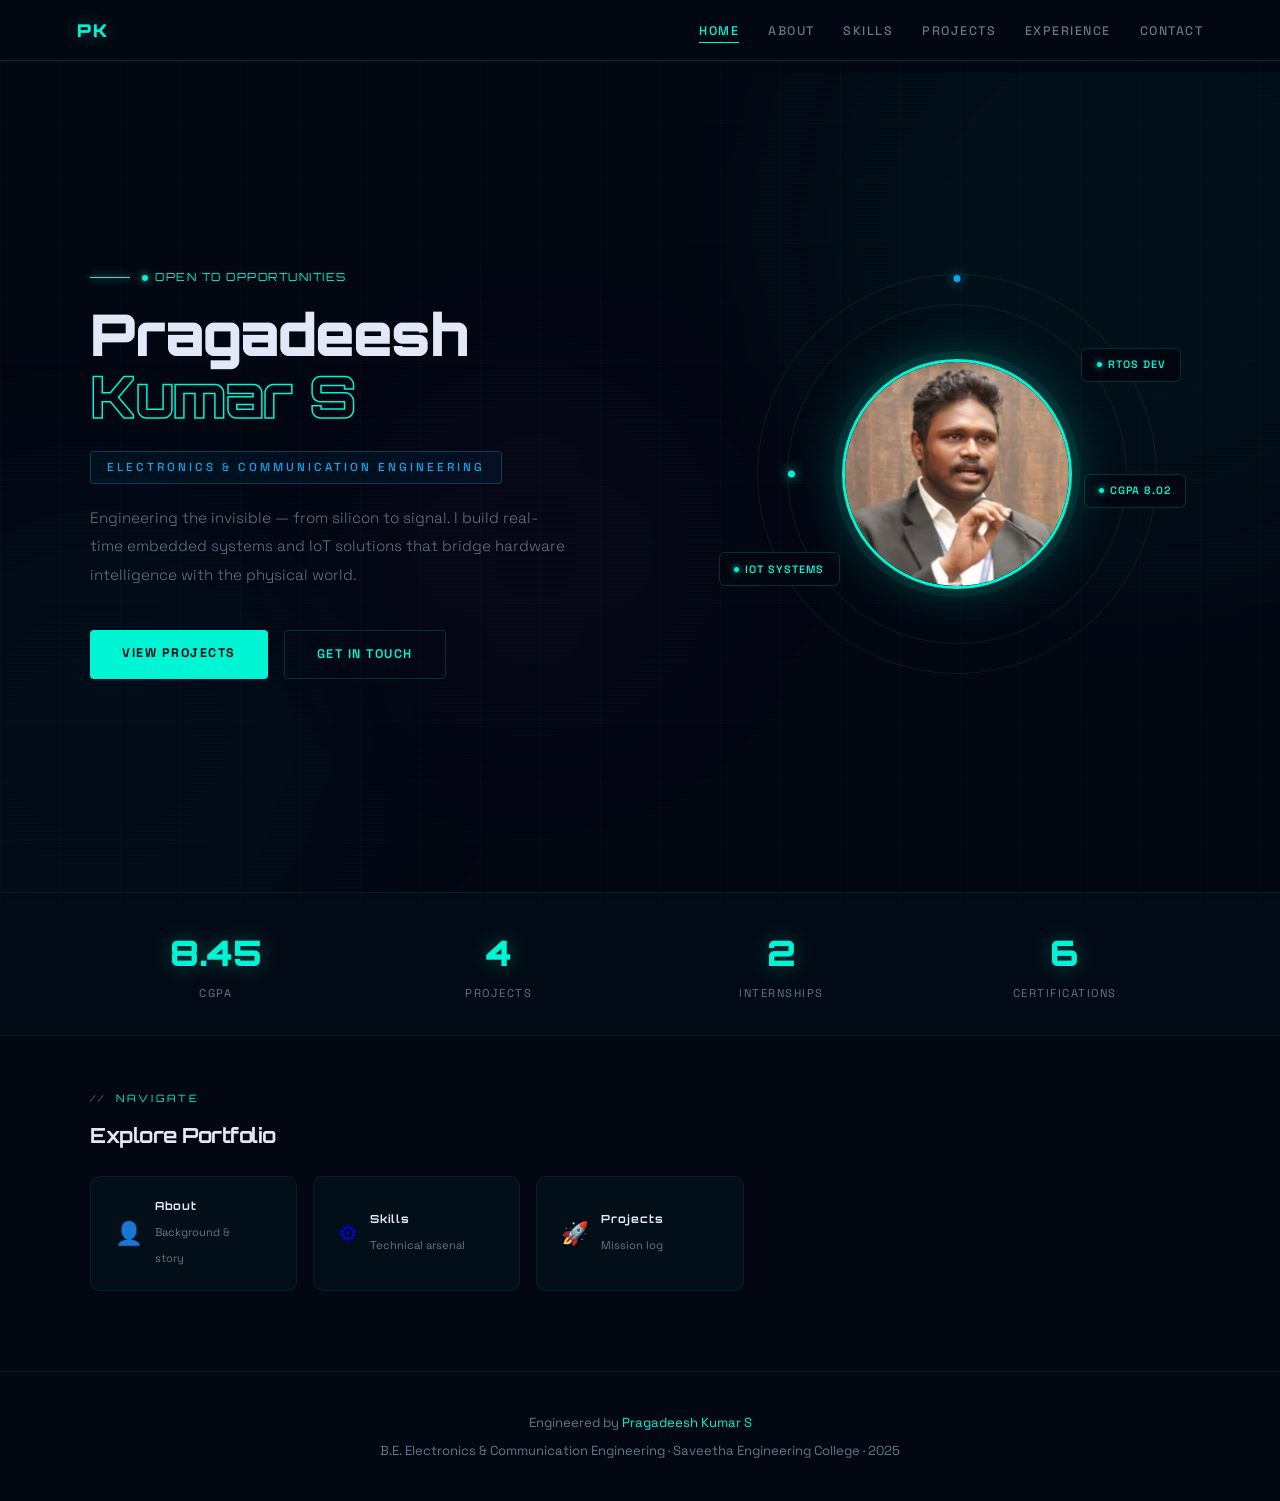
==== commit 5d69955e: "Update index.html" ====
--- a/index.html
+++ b/index.html
@@ -116,7 +116,7 @@
           </div>
           <div class="f-chip fc1"><span class="fd"></span>RTOS Dev</div>
           <div class="f-chip fc2"><span class="fd"></span>IoT Systems</div>
-          <div class="f-chip fc3"><span class="fd"></span>CGPA 8.45</div>
+          <div class="f-chip fc3"><span class="fd"></span>CGPA 8.02</div>
         </div>
       </div>
     </div>
--- a/shared.css
+++ b/shared.css
@@ -0,0 +1,82 @@
+@import url('https://fonts.googleapis.com/css2?family=Orbitron:wght@400;600;700;900&family=Space+Grotesk:wght@300;400;500;600&display=swap');
+
+*,*::before,*::after{margin:0;padding:0;box-sizing:border-box}
+:root{
+  --bg:#030712;--bg2:#060d1f;--bg3:#0a1428;
+  --cyan:#00f5d4;--blue:#0ea5e9;--purple:#a855f7;--amber:#f59e0b;
+  --text:#e2e8f7;--muted:#64748b;
+  --border:rgba(0,245,212,0.08);--border2:rgba(0,245,212,0.18);
+  --card:rgba(0,245,212,0.03);
+}
+html{scroll-behavior:smooth}
+body{font-family:'Space Grotesk',sans-serif;background:var(--bg);color:var(--text);line-height:1.6;overflow-x:hidden;min-height:100vh}
+body::before{content:'';position:fixed;inset:0;background-image:linear-gradient(rgba(0,245,212,0.025) 1px,transparent 1px),linear-gradient(90deg,rgba(0,245,212,0.025) 1px,transparent 1px);background-size:60px 60px;pointer-events:none;z-index:0}
+body::after{content:'';position:fixed;inset:0;background:repeating-linear-gradient(0deg,transparent,transparent 2px,rgba(0,0,0,0.06) 2px,rgba(0,0,0,0.06) 4px);pointer-events:none;z-index:0}
+
+/* NAV */
+nav{position:fixed;top:0;width:100%;z-index:200;background:rgba(3,7,18,0.92);backdrop-filter:blur(20px);border-bottom:1px solid var(--border2);display:flex;justify-content:space-between;align-items:center;padding:1rem 6%}
+.logo{font-family:'Orbitron',sans-serif;font-weight:900;font-size:1.1rem;color:var(--cyan);letter-spacing:2px;text-shadow:0 0 20px rgba(0,245,212,0.4);text-decoration:none}
+.logo span{color:var(--text);opacity:0.35}
+.nav-links{display:flex;gap:1.8rem;list-style:none}
+.nav-links a{color:var(--muted);text-decoration:none;font-size:0.78rem;font-weight:500;letter-spacing:1.5px;text-transform:uppercase;transition:color 0.2s;position:relative}
+.nav-links a::after{content:'';position:absolute;bottom:-4px;left:0;right:0;height:1px;background:var(--cyan);transform:scaleX(0);transition:transform 0.2s}
+.nav-links a:hover,.nav-links a.active{color:var(--cyan)}
+.nav-links a:hover::after,.nav-links a.active::after{transform:scaleX(1)}
+.hamburger{display:none;flex-direction:column;gap:5px;cursor:pointer;z-index:300}
+.hamburger span{width:24px;height:1.5px;background:var(--cyan);transition:all 0.3s}
+.status-dot{display:inline-flex;align-items:center;gap:7px;font-size:0.7rem;letter-spacing:1.5px;text-transform:uppercase;color:var(--cyan)}
+.status-dot::before{content:'';width:6px;height:6px;border-radius:50%;background:var(--cyan);box-shadow:0 0 8px var(--cyan);animation:pulse 2s infinite}
+@keyframes pulse{0%,100%{opacity:1}50%{opacity:0.3}}
+
+/* PAGE WRAPPER */
+.page-wrapper{padding-top:5rem;position:relative;z-index:1}
+
+/* SECTION HELPERS */
+.sec-outer{padding:4rem 6%;width:100%;position:relative;z-index:1}
+.sec-inner{max-width:1100px;margin:0 auto}
+.sec-badge{display:inline-flex;align-items:center;gap:8px;font-family:'Orbitron',sans-serif;font-size:0.63rem;letter-spacing:3px;text-transform:uppercase;color:var(--cyan);margin-bottom:0.8rem}
+.sec-badge::before{content:'//';color:var(--muted);margin-right:2px}
+.sec-title{font-family:'Orbitron',sans-serif;font-size:clamp(1.6rem,3.5vw,2.4rem);font-weight:700;letter-spacing:-0.5px;margin-bottom:0.5rem}
+.sec-line{width:60px;height:2px;background:linear-gradient(90deg,var(--cyan),transparent);margin-bottom:3rem;box-shadow:0 0 8px rgba(0,245,212,0.5)}
+
+/* BUTTONS */
+.btn-primary{background:var(--cyan);color:#030712;font-weight:700;font-size:0.78rem;letter-spacing:1.5px;text-transform:uppercase;padding:0.85rem 2rem;border-radius:4px;text-decoration:none;transition:all 0.2s;border:none;cursor:pointer;font-family:'Space Grotesk',sans-serif;display:inline-block}
+.btn-primary:hover{box-shadow:0 0 30px rgba(0,245,212,0.4);transform:translateY(-2px)}
+.btn-outline{background:transparent;color:var(--cyan);font-weight:600;font-size:0.78rem;letter-spacing:1.5px;text-transform:uppercase;padding:0.85rem 2rem;border-radius:4px;text-decoration:none;transition:all 0.2s;border:1px solid var(--border2);font-family:'Space Grotesk',sans-serif;display:inline-block}
+.btn-outline:hover{background:rgba(0,245,212,0.06);box-shadow:0 0 20px rgba(0,245,212,0.1)}
+
+/* FOOTER */
+footer{text-align:center;padding:2.5rem 6%;border-top:1px solid var(--border);position:relative;z-index:1;margin-top:2rem}
+footer p{font-size:0.82rem;color:var(--muted)}
+footer span{color:var(--cyan)}
+
+/* TAGS */
+.tags{display:flex;flex-wrap:wrap;gap:0.35rem}
+.tag{font-size:0.63rem;font-weight:600;letter-spacing:1px;text-transform:uppercase;padding:0.27rem 0.6rem;border-radius:4px;background:rgba(255,255,255,0.04);border:1px solid var(--border);color:var(--muted)}
+.tag.c{background:rgba(0,245,212,0.07);border-color:rgba(0,245,212,0.2);color:var(--cyan)}
+.tag.b{background:rgba(14,165,233,0.07);border-color:rgba(14,165,233,0.2);color:var(--blue)}
+.tag.p{background:rgba(168,85,247,0.07);border-color:rgba(168,85,247,0.2);color:var(--purple)}
+
+/* ANIMATIONS */
+.fade-in{opacity:0;transform:translateY(20px);transition:opacity 0.65s ease,transform 0.65s ease}
+.fade-in.visible{opacity:1;transform:none}
+
+/* PAGE HERO BANNER */
+.page-hero{padding:4rem 6% 2.5rem;position:relative;overflow:hidden;border-bottom:1px solid var(--border)}
+.page-hero .gblob{position:absolute;border-radius:50%;filter:blur(100px);pointer-events:none}
+.page-hero .gb1{width:500px;height:500px;background:rgba(0,245,212,0.04);top:-200px;right:-100px}
+.page-hero .gb2{width:350px;height:350px;background:rgba(14,165,233,0.04);bottom:-100px;left:-100px}
+.page-hero-inner{max-width:1100px;margin:0 auto;position:relative;z-index:1}
+.page-hero h1{font-family:'Orbitron',sans-serif;font-size:clamp(2rem,5vw,3.2rem);font-weight:900;color:var(--text);margin-bottom:0.5rem}
+.page-hero h1 span{color:transparent;-webkit-text-stroke:1.5px var(--cyan)}
+.page-hero p{font-size:0.95rem;color:var(--muted);max-width:560px;line-height:1.8}
+
+/* MOBILE */
+@media(max-width:640px){
+  nav{padding:1rem 5%}
+  .nav-links{display:none;flex-direction:column;position:absolute;top:100%;left:0;right:0;background:rgba(3,7,18,0.98);padding:1.5rem 6%;gap:1.5rem;border-bottom:1px solid var(--border2)}
+  .nav-links.open{display:flex}
+  .hamburger{display:flex}
+  .sec-outer{padding:3rem 5%}
+  .page-hero{padding:3rem 5% 2rem}
+}
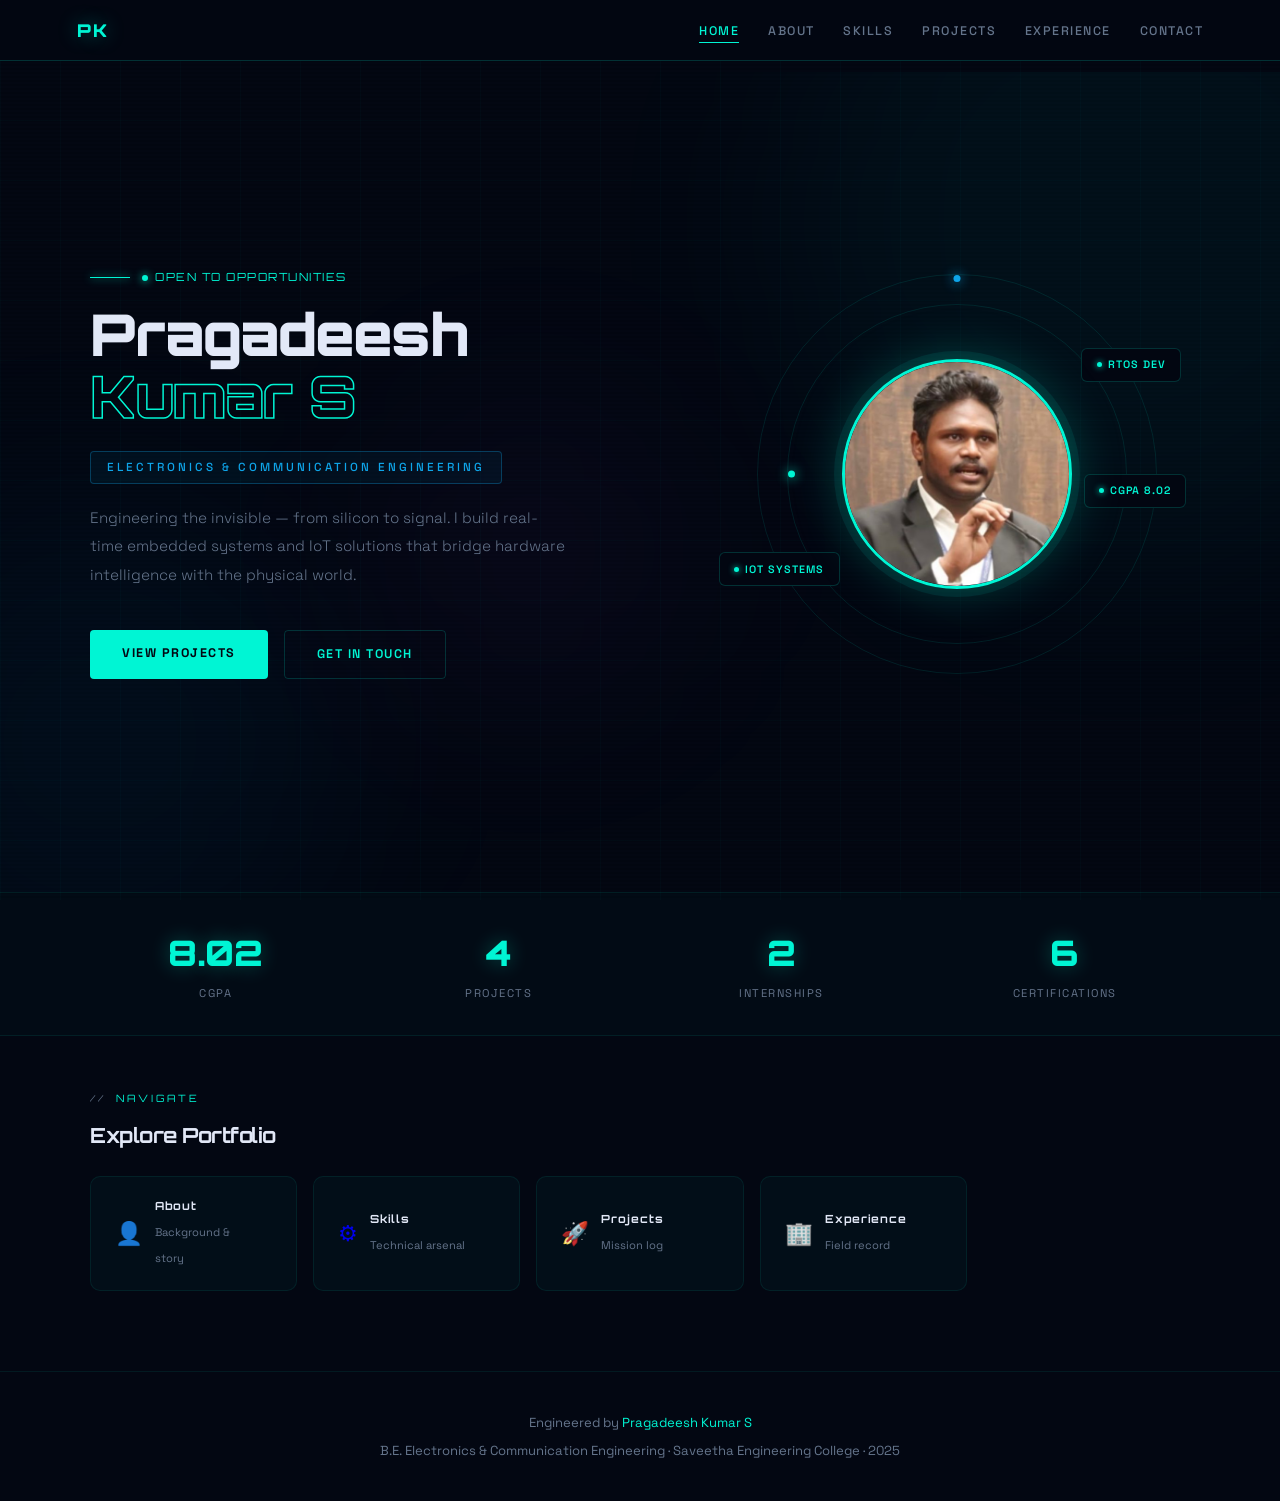
==== commit 71b2e6b0: "Update index.html" ====
--- a/index.html
+++ b/index.html
@@ -125,7 +125,7 @@
 
 <div class="stats-strip">
   <div class="stats-strip-inner">
-    <div class="fade-in"><div class="strip-num">8.45</div><div class="strip-label">CGPA</div></div>
+    <div class="fade-in"><div class="strip-num">8.02</div><div class="strip-label">CGPA</div></div>
     <div class="fade-in"><div class="strip-num">4</div><div class="strip-label">Projects</div></div>
     <div class="fade-in"><div class="strip-num">2</div><div class="strip-label">Internships</div></div>
     <div class="fade-in"><div class="strip-num">6</div><div class="strip-label">Certifications</div></div>
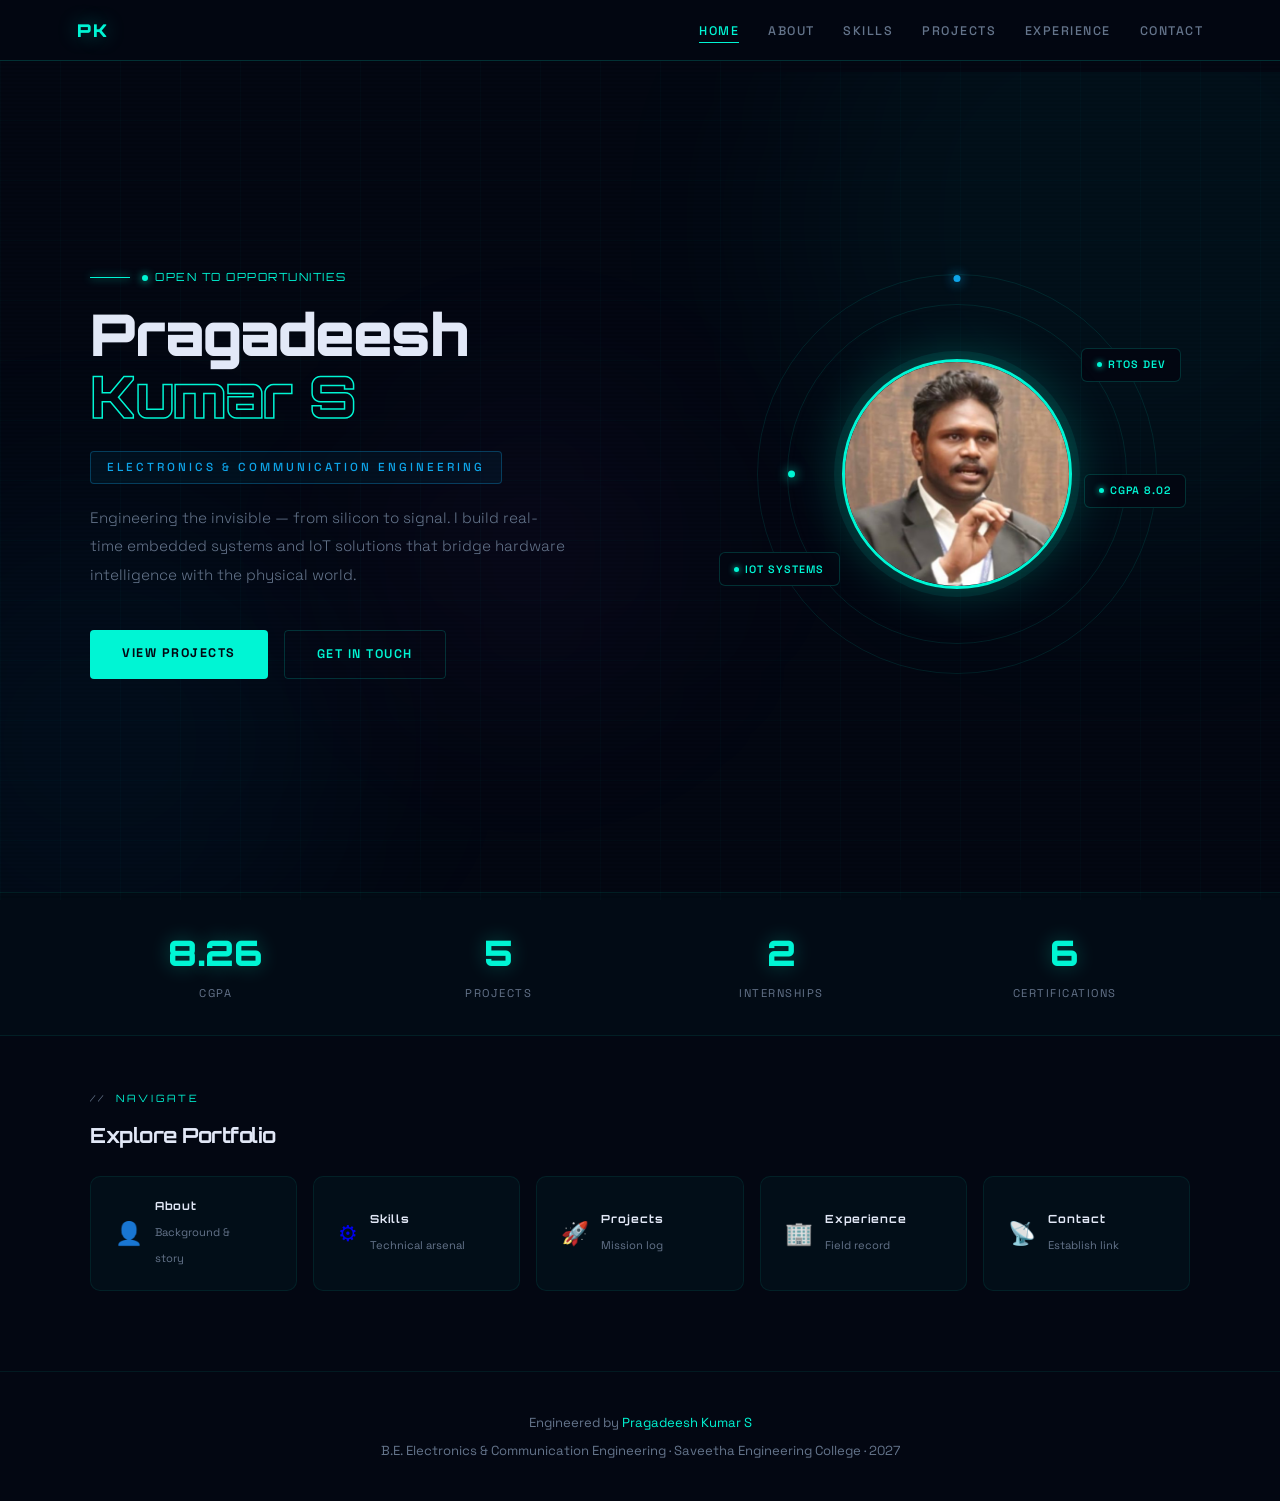
==== commit b975811b: "Modify CGPA and project details in index.html Updated CGPA and project count in the stats strip." ====
--- a/index.html
+++ b/index.html
@@ -125,8 +125,8 @@
 
 <div class="stats-strip">
   <div class="stats-strip-inner">
-    <div class="fade-in"><div class="strip-num">8.02</div><div class="strip-label">CGPA</div></div>
-    <div class="fade-in"><div class="strip-num">4</div><div class="strip-label">Projects</div></div>
+    <div class="fade-in"><div class="strip-num">8.26</div><div class="strip-label">CGPA</div></div>
+    <div class="fade-in"><div class="strip-num">5</div><div class="strip-label">Projects</div></div>
     <div class="fade-in"><div class="strip-num">2</div><div class="strip-label">Internships</div></div>
     <div class="fade-in"><div class="strip-num">6</div><div class="strip-label">Certifications</div></div>
   </div>
@@ -168,7 +168,7 @@
 
 <footer>
   <p style="margin-bottom:0.4rem">Engineered by <span>Pragadeesh Kumar S</span></p>
-  <p>B.E. Electronics &amp; Communication Engineering · Saveetha Engineering College · 2025</p>
+  <p>B.E. Electronics &amp; Communication Engineering · Saveetha Engineering College · 2027</p>
 </footer>
 
 <script src="shared.js"></script>
